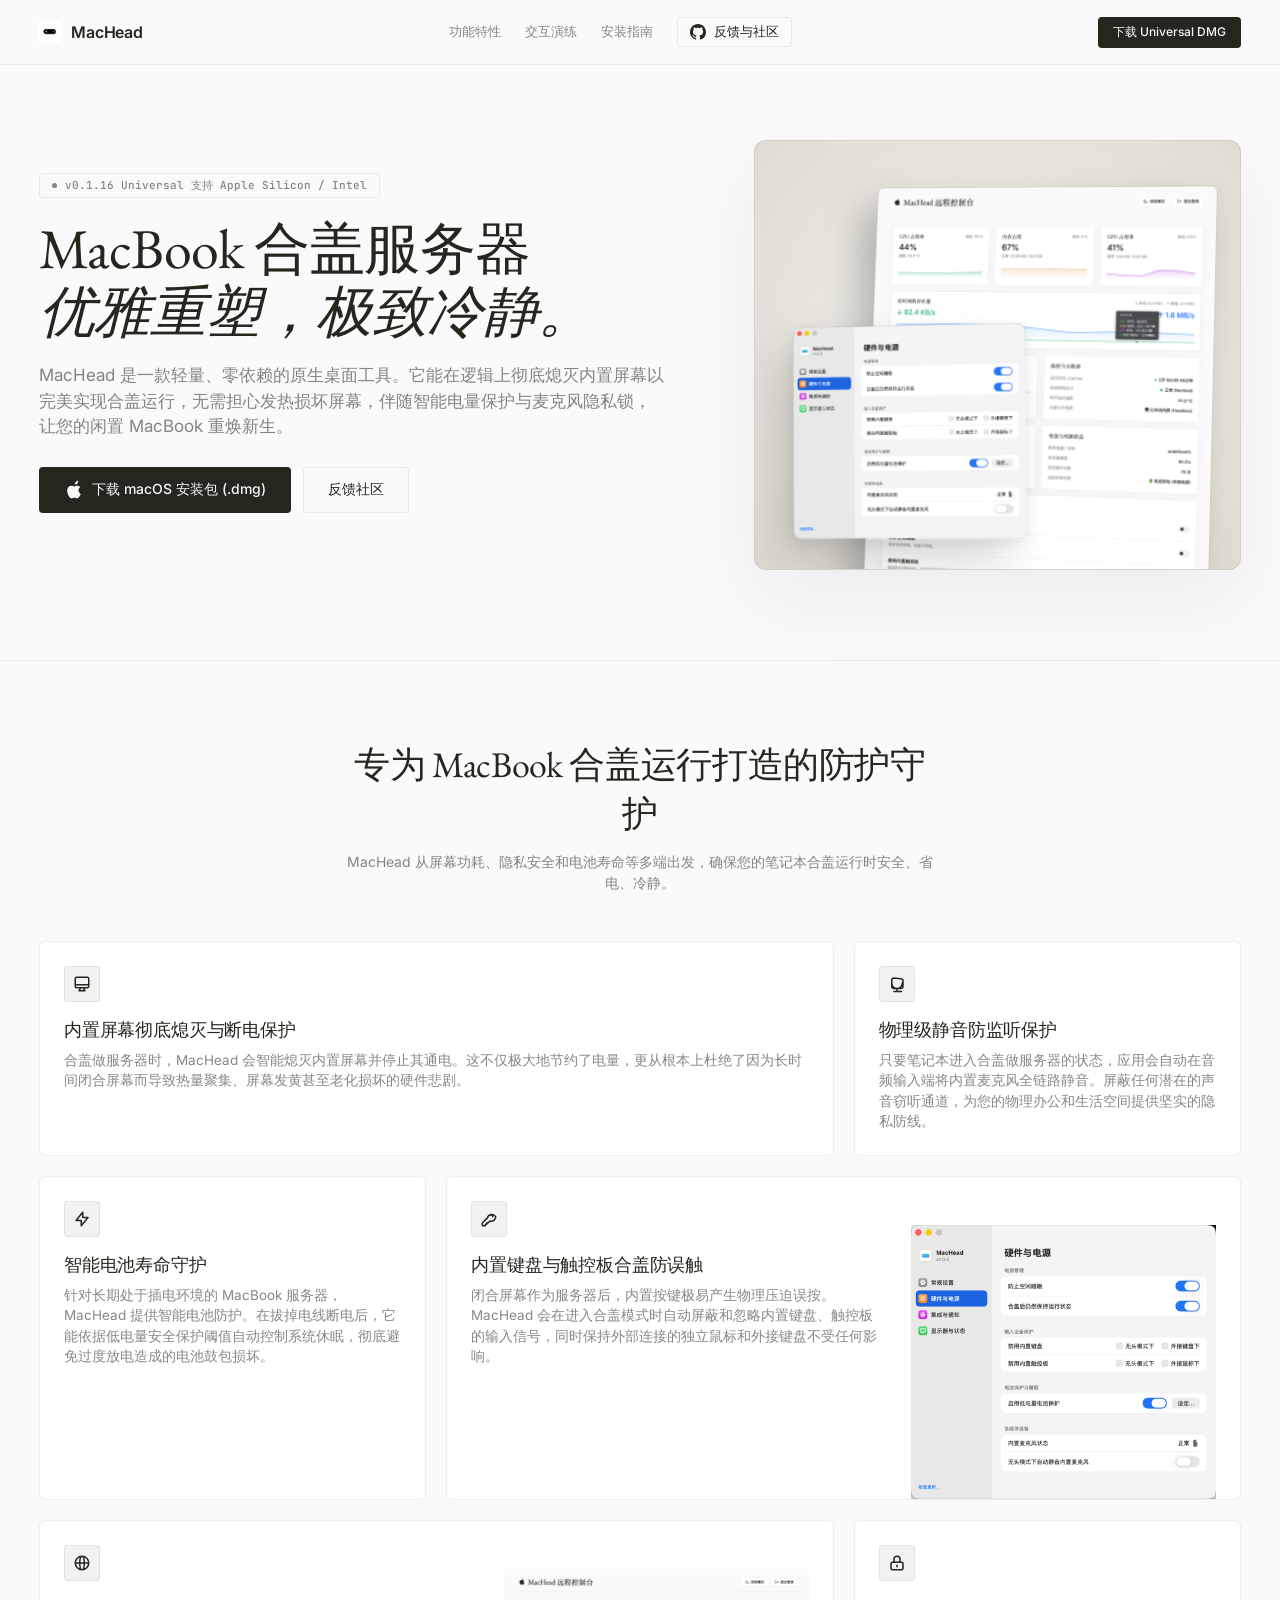
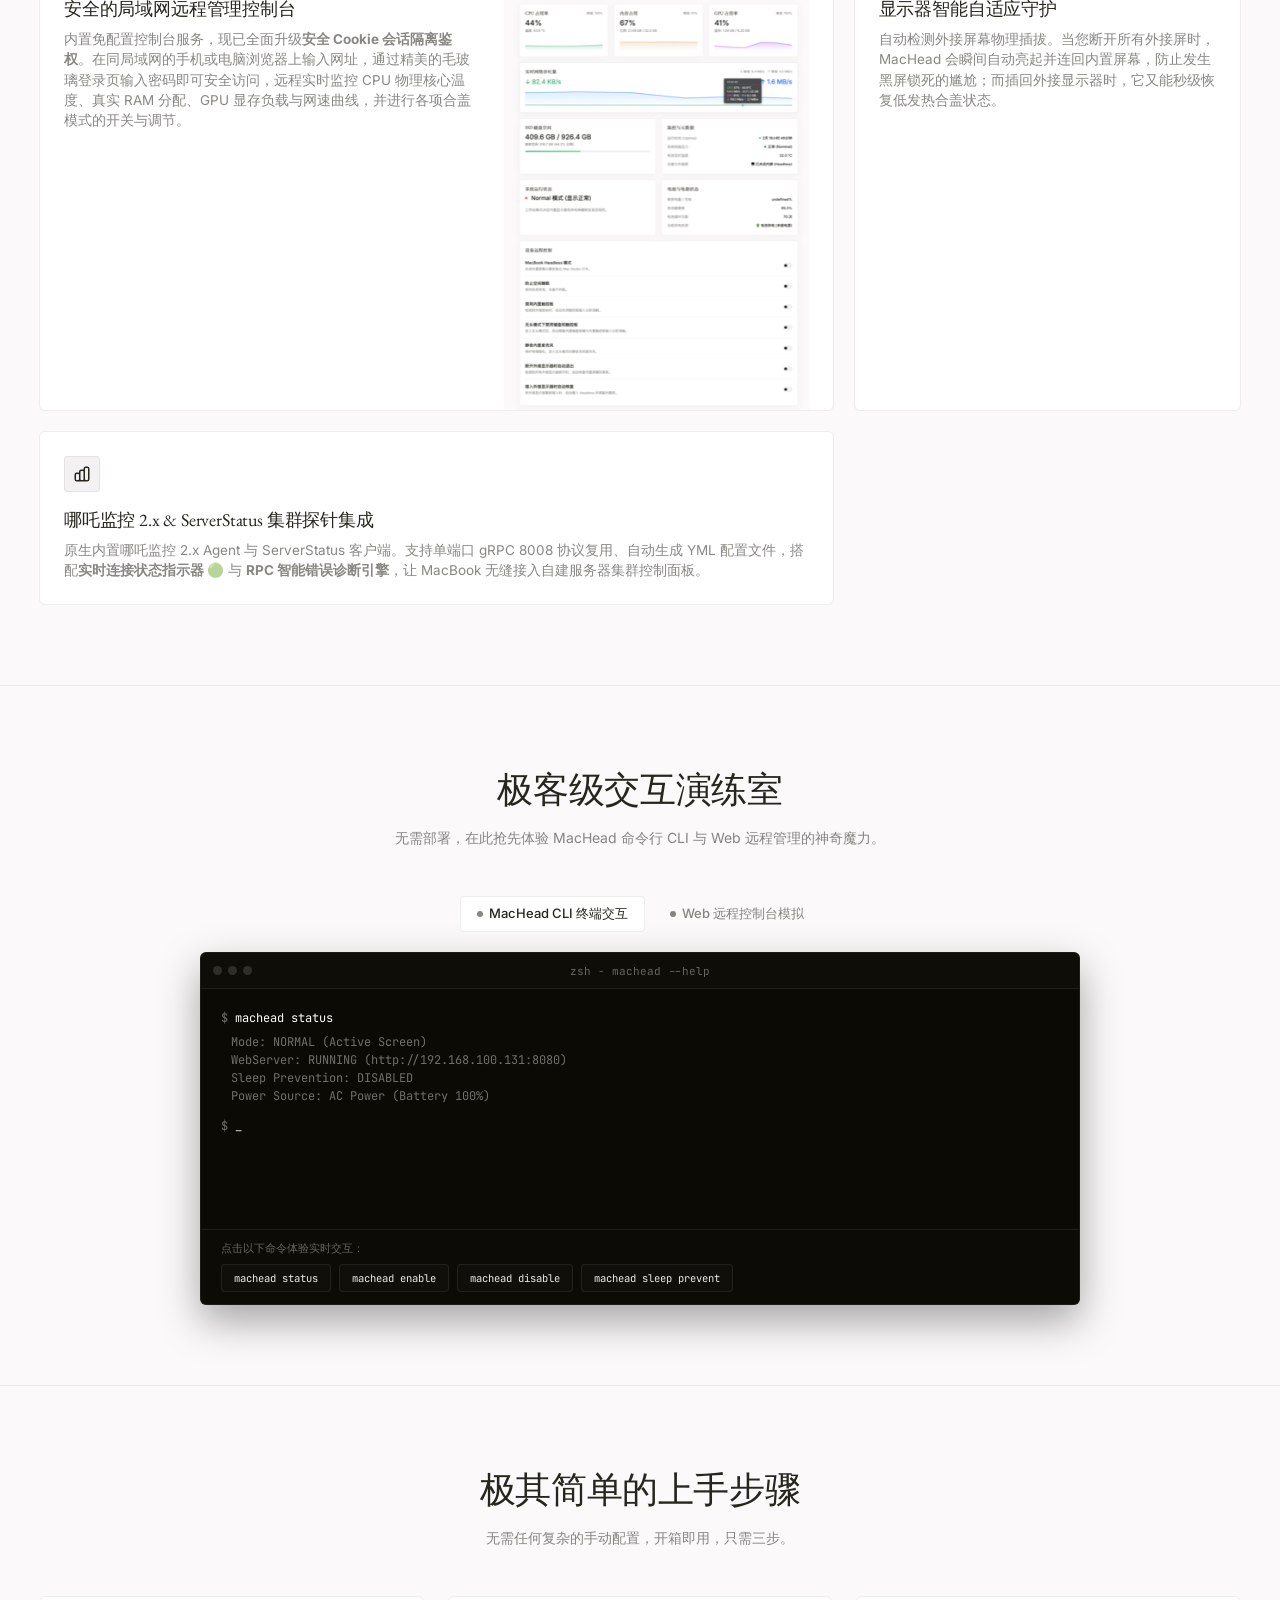
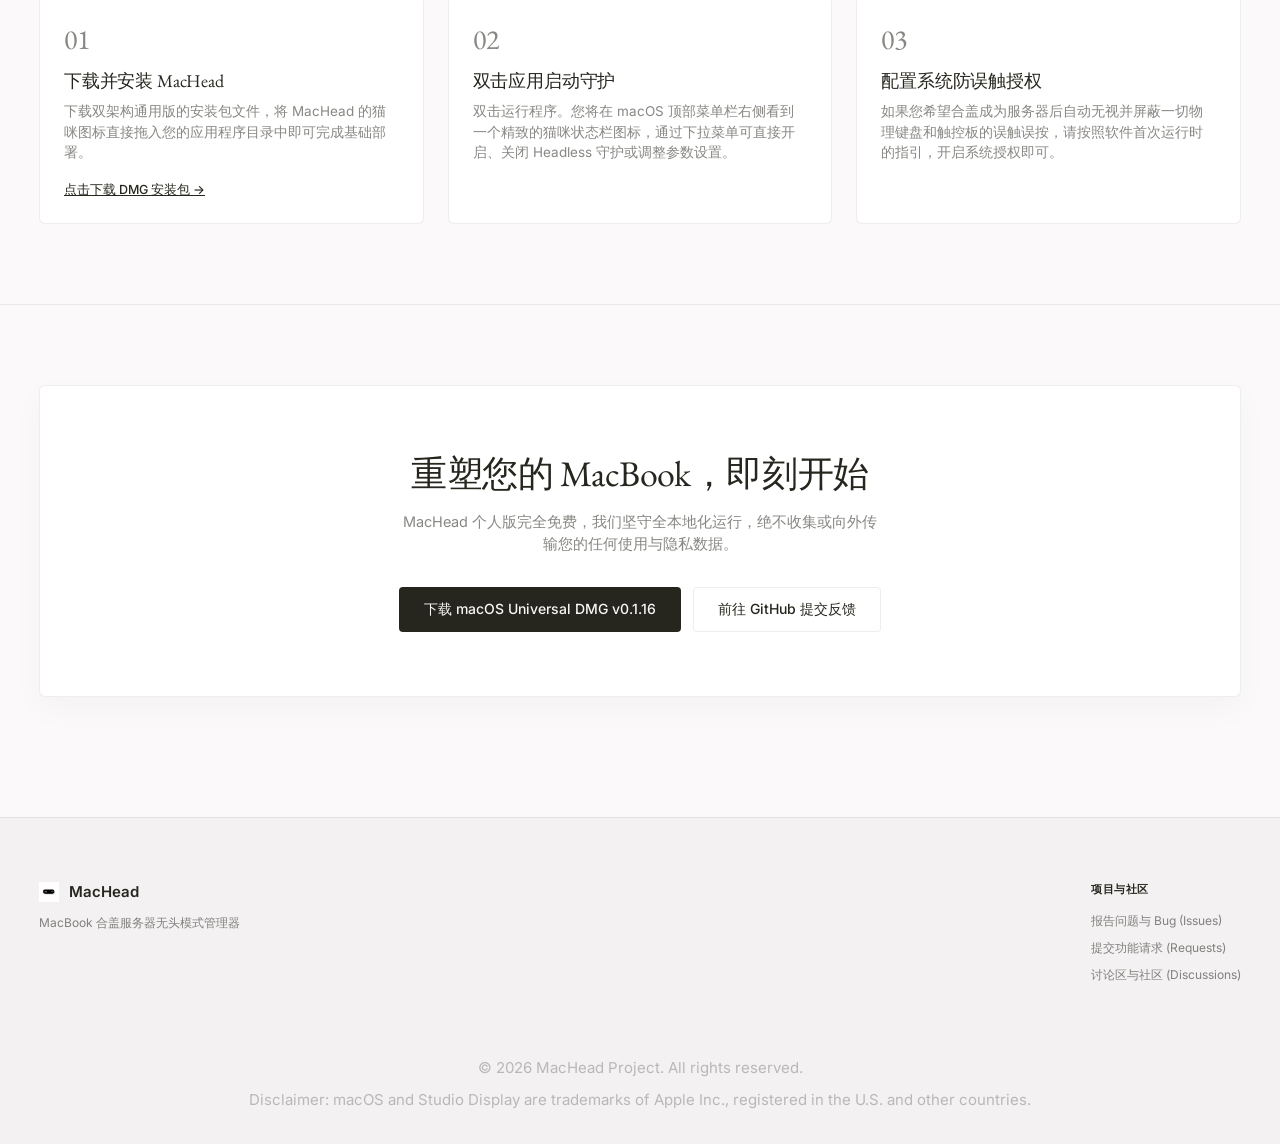
==== index.html @ 495d4914 "Deploying to gh-pages from @ ox01024/MacHead@2d1856d930ae1815b74681b61b6578825c8a523a 🚀" ====
<!doctype html>
<html lang="zh-CN">
  <head>
    <meta charset="UTF-8" />
    <link rel="icon" type="image/png" href="./logo.png" />
    <meta name="viewport" content="width=device-width, initial-scale=1.0" />
    
    <!-- SEO Meta Tags -->
    <title>MacHead - MacBook 合盖无头服务器管理工具 | macOS Headless Mode</title>
    <meta name="description" content="MacHead 是一款轻量、零依赖的 macOS 原生工具：合盖后安全熄灭内置屏幕、自动静音麦克风、防休眠并守护电池，让闲置 MacBook 变身冷静省电的 Headless 无头服务器。支持 Apple Silicon 与 Intel，免费下载。" />
    <meta name="keywords" content="MacBook, Headless, Clamshell, Server, macOS, SkyLight API, Open Source, 软路由, 合盖不休眠, 服务器" />
    <link rel="canonical" href="https://headlessmac.com/" />
    <meta name="robots" content="index, follow, max-image-preview:large, max-snippet:-1" />
    <meta name="theme-color" content="#fbf9fa" media="(prefers-color-scheme: light)" />
    <meta name="theme-color" content="#14120b" media="(prefers-color-scheme: dark)" />
    <link rel="apple-touch-icon" href="./logo.png" />
    <script src="./telemetry.js" defer></script>

    <!-- Open Graph / Facebook -->
    <meta property="og:locale" content="zh_CN" />
    <meta property="og:type" content="website" />
    <meta property="og:title" content="MacHead - MacBook 合盖无头服务器管理工具 | macOS Headless Mode" />
    <meta property="og:description" content="MacHead 是一款轻量、零依赖的 macOS 原生工具：合盖后安全熄灭内置屏幕、自动静音麦克风、防休眠并守护电池，让闲置 MacBook 变身冷静省电的 Headless 无头服务器。支持 Apple Silicon 与 Intel，免费下载。" />
    <meta property="og:url" content="https://headlessmac.com/" />
    <meta property="og:site_name" content="MacHead" />
    <meta property="og:image" content="https://headlessmac.com/machead_hero_v0.1.14.png" />
    <meta property="og:image:width" content="1360" />
    <meta property="og:image:height" content="1224" />
    <meta property="og:image:type" content="image/png" />
    <meta property="og:image:alt" content="MacHead macOS 应用偏好设置界面截图" />

    <!-- Twitter -->
    <meta name="twitter:card" content="summary_large_image" />
    <meta name="twitter:title" content="MacHead - MacBook 合盖无头服务器管理工具 | macOS Headless Mode" />
    <meta name="twitter:description" content="MacHead 是一款轻量、零依赖的 macOS 原生工具：合盖后安全熄灭内置屏幕、自动静音麦克风、防休眠并守护电池，让闲置 MacBook 变身冷静省电的 Headless 无头服务器。支持 Apple Silicon 与 Intel，免费下载。" />
    <meta name="twitter:image" content="https://headlessmac.com/machead_hero_v0.1.14.png" />

    <!-- Structured Data (JSON-LD) -->
    <script type="application/ld+json" id="schema-json-ld">
      {
        "@context": "https://schema.org",
        "@type": "SoftwareApplication",
        "name": "MacHead",
        "operatingSystem": "macOS",
        "applicationCategory": "UtilityApplication",
        "offers": {
          "@type": "Offer",
          "price": "0.00",
          "priceCurrency": "USD"
        },
        "description": "MacHead 是一款轻量、零依赖的 macOS 原生工具：合盖后安全熄灭内置屏幕、自动静音麦克风、防休眠并守护电池，让闲置 MacBook 变身冷静省电的 Headless 无头服务器。",
        "inLanguage": "zh-CN",
        "downloadUrl": "https://releases.headlessmac.com/MacHead-v0.1.14-macos-universal.dmg",
        "screenshot": "https://headlessmac.com/machead_hero_v0.1.14.png",
        "softwareVersion": "v0.1.14",
        "publisher": {
          "@type": "Organization",
          "name": "MacHead Project",
          "url": "https://headlessmac.com"
        }
      }
    </script>
    <script type="application/ld+json">
      {
        "@context": "https://schema.org",
        "@type": "WebSite",
        "name": "MacHead",
        "url": "https://headlessmac.com/",
        "inLanguage": "zh-CN"
      }
    </script>
    
    <!-- Fonts -->
    <link rel="preconnect" href="https://fonts.googleapis.com">
    <link rel="preconnect" href="https://fonts.gstatic.com" crossorigin>
    <link href="https://fonts.googleapis.com/css2?family=EB+Garamond:ital,wght@0,400;1,400&family=Inter:wght@400;500;600;700&family=JetBrains+Mono:wght@400;500&display=swap" rel="stylesheet">
    <script type="module" crossorigin src="./assets/index-8TrIEp0b.js"></script>
    <link rel="stylesheet" crossorigin href="./assets/index-CUm00QW1.css">
  </head>
  <body>
    <!-- Header Navigation -->
    <header class="navbar">
      <div class="nav-container">
        <a href="#" class="nav-logo" id="nav-logo-link">
          <img src="./logo.png" alt="MacHead Logo" class="logo-img" width="22" height="22" />
          <span class="logo-text">MacHead</span>
        </a>
        <nav class="nav-links" id="nav-links" itemscope itemtype="https://schema.org/SiteNavigationElement">
          <a itemprop="url" href="/#features" class="nav-link"><span itemprop="name">功能特性</span></a>
          <a itemprop="url" href="/#playground" class="nav-link"><span itemprop="name">交互演练</span></a>
          <a itemprop="url" href="/#install" class="nav-link"><span itemprop="name">安装指南</span></a>
          <a itemprop="url" href="https://github.com/ox01024/MacHead-Feedback/issues" target="_blank" rel="noopener" class="nav-link github-btn">
            <svg class="github-icon" viewBox="0 0 16 16" width="16" height="16" fill="currentColor">
              <path d="M8 0C3.58 0 0 3.58 0 8c0 3.54 2.29 6.53 5.47 7.59.4.07.55-.17.55-.38 0-.19-.01-.82-.01-1.49-2.01.37-2.53-.49-2.69-.94-.09-.23-.48-.94-.82-1.13-.28-.15-.68-.52-.01-.53.63-.01 1.08.58 1.23.82.72 1.21 1.87.87 2.33.66.07-.52.28-.87.51-1.07-1.78-.2-3.64-.89-3.64-3.95 0-.87.31-1.59.82-2.15-.08-.2-.36-1.02.08-2.12 0 0 .67-.21 2.2.82.64-.18 1.32-.27 2-.27.68 0 1.36.09 2 .27 1.53-1.04 2.2-.82 2.2-.82.44 1.1.16 1.92.08 2.12.51.56.82 1.27.82 2.15 0 3.07-1.87 3.75-3.65 3.95.29.25.54.73.54 1.48 0 1.07-.01 1.93-.01 2.2 0 .21.15.46.55.38A8.013 8.013 0 0016 8c0-4.42-3.58-8-8-8z"></path>
            </svg>
            <span itemprop="name">反馈与社区</span>
          </a>
        </nav>
        <div class="nav-actions">
          <a href="https://releases.headlessmac.com/latest.dmg" class="btn btn-primary btn-sm js-download-link" id="download-header-link">下载 Universal DMG</a>
          <button class="nav-menu-toggle" id="nav-menu-toggle" type="button" aria-label="打开导航菜单" aria-expanded="false" aria-controls="nav-links">
            <span class="menu-bar"></span>
            <span class="menu-bar"></span>
          </button>
        </div>
      </div>
    </header>

    <!-- Main Content -->
    <main>
      <!-- Hero Section -->
      <section class="hero-section">
        <div class="container hero-container">
          <div class="hero-content">
            <div class="hero-badge animate-fade-in">
              <span class="badge-dot"></span>
              <span class="badge-text">v0.1.16 Universal 支持 Apple Silicon / Intel</span>
            </div>
            <h1 class="hero-title animate-slide-up">
              MacBook 合盖服务器<br/>
              <span class="highlight-text">优雅重塑，极致冷静。</span>
            </h1>
            <p class="hero-desc animate-slide-up-delay">
              MacHead 是一款轻量、零依赖的原生桌面工具。它能在逻辑上彻底熄灭内置屏幕以完美实现合盖运行，无需担心发热损坏屏幕，伴随智能电量保护与麦克风隐私锁，让您的闲置 MacBook 重焕新生。
            </p>
            <div class="hero-actions animate-slide-up-delay2">
              <a href="https://releases.headlessmac.com/latest.dmg" class="btn btn-primary btn-lg js-download-link" id="download-hero-link">
                <svg class="apple-icon" viewBox="0 0 24 24" width="20" height="20" fill="currentColor">
                  <path d="M18.71 19.5C17.88 20.74 17 21.95 15.66 21.97C14.32 22 13.89 21.18 12.37 21.18C10.84 21.18 10.37 21.95 9.1 22C7.79 22.05 6.8 20.68 5.96 19.47C4.25 17 2.94 12.45 4.7 9.39C5.57 7.87 7.13 6.91 8.82 6.88C10.1 6.86 11.32 7.75 12.11 7.75C12.89 7.75 14.37 6.68 15.92 6.84C16.57 6.87 18.39 7.1 19.56 8.82C19.47 8.88 17.39 10.1 17.41 12.63C17.44 15.65 20.06 16.66 20.1 16.67C20.08 16.74 19.67 18.11 18.71 19.5M15.97 4.17C16.63 3.37 17.07 2.28 16.95 1C15.98 1.04 14.81 1.65 14.11 2.47C13.5 3.17 12.97 4.28 13.12 5.5C14.2 5.58 15.3 4.97 15.97 4.17Z"></path>
                </svg>
                下载 macOS 安装包 (.dmg)
              </a>
              <a href="https://github.com/ox01024/MacHead-Feedback/issues" target="_blank" rel="noopener" class="btn btn-secondary btn-lg">
                反馈社区
              </a>
            </div>
          </div>
          
          <div class="hero-visual animate-fade-in-delay">
            <div class="visual-scene">
              <img src="./machead_web_dash_v0.1.14.png" srcset="machead_web_dash_v0.1.14_sm.png 354w, machead_web_dash_v0.1.14_md.png 709w, machead_web_dash_v0.1.14.png 2186w" sizes="(max-width: 968px) 62vw, 425px" alt="MacHead 局域网远程控制台仪表盘截图" class="screenshot-back" width="2186" height="3156" fetchpriority="high" loading="eager" decoding="async" />
              <img src="./machead_hero_v0.1.14.png" srcset="machead_hero_v0.1.14_sm.png 512w, machead_hero_v0.1.14_md.png 1024w, machead_hero_v0.1.14.png 1360w" sizes="(max-width: 968px) 42vw, 285px" alt="MacHead macOS 偏好设置窗口截图" class="screenshot-front" width="1360" height="1224" fetchpriority="high" loading="eager" decoding="async" />
              <div class="scene-glow"></div>
            </div>
          </div>
        </div>
      </section>

      <!-- Key Features Bento Grid Section -->
      <section id="features" class="features-section scroll-effect">
        <div class="container">
          <div class="section-header">
            <h2 class="section-title">专为 MacBook 合盖运行打造的防护守护</h2>
            <p class="section-subtitle">MacHead 从屏幕功耗、隐私安全和电池寿命等多端出发，确保您的笔记本合盖运行时安全、省电、冷静。</p>
          </div>
          
          <div class="bento-grid">
            <!-- Bento Box 1: 内屏断电 -->
            <div class="bento-card bento-w2">
              <div class="bento-icon-box text-purple">
                <svg class="feature-icon" fill="none" viewBox="0 0 24 24" stroke="currentColor" stroke-width="2">
                  <path stroke-linecap="round" stroke-linejoin="round" d="M9.75 17L9 20l-1 1h8l-1-1-.75-3M3 13h18M5 17h14a2 2 0 002-2V5a2 2 0 00-2-2H5a2 2 0 00-2 2v10a2 2 0 002 2z" />
                </svg>
              </div>
              <div class="bento-content">
                <h3 class="bento-title">内置屏幕彻底熄灭与断电保护</h3>
                <p class="bento-desc">合盖做服务器时，MacHead 会智能熄灭内置屏幕并停止其通电。这不仅极大地节约了电量，更从根本上杜绝了因为长时间闭合屏幕而导致热量聚集、屏幕发黄甚至老化损坏的硬件悲剧。</p>
              </div>
            </div>
            
            <!-- Bento Box 2: 麦克风隐私锁 -->
            <div class="bento-card">
              <div class="bento-icon-box text-cyan">
                <svg class="feature-icon" fill="none" viewBox="0 0 24 24" stroke="currentColor" stroke-width="2">
                  <path stroke-linecap="round" stroke-linejoin="round" d="M19 11a7 7 0 01-7 7m0 0a7 7 0 01-7-7m7 7v4m0 0H8m4 0h6m-1-17a3 3 0 013 3v7a3 3 0 01-3 3H8a3 3 0 01-3-3V7a3 3 0 013-3z" />
                </svg>
              </div>
              <div class="bento-content">
                <h3 class="bento-title">物理级静音防监听保护</h3>
                <p class="bento-desc">只要笔记本进入合盖做服务器的状态，应用会自动在音频输入端将内置麦克风全链路静音。屏蔽任何潜在的声音窃听通道，为您的物理办公和生活空间提供坚实的隐私防线。</p>
              </div>
            </div>
            
            <!-- Bento Box 3: 电池与电量断电守护 -->
            <div class="bento-card">
              <div class="bento-icon-box text-pink">
                <svg class="feature-icon" fill="none" viewBox="0 0 24 24" stroke="currentColor" stroke-width="2">
                  <path stroke-linecap="round" stroke-linejoin="round" d="M13 10V3L4 14h7v7l9-11h-7z" />
                </svg>
              </div>
              <div class="bento-content">
                <h3 class="bento-title">智能电池寿命守护</h3>
                <p class="bento-desc">针对长期处于插电环境的 MacBook 服务器，MacHead 提供智能电池防护。在拔掉电线断电后，它能依据低电量安全保护阈值自动控制系统休眠，彻底避免过度放电造成的电池鼓包损坏。</p>
              </div>
            </div>

            <!-- Bento Box 4: 输入设备防误触 -->
            <div class="bento-card bento-w2 bento-split">
              <div class="bento-split-left">
                <div class="bento-icon-box text-indigo">
                  <svg class="feature-icon" fill="none" viewBox="0 0 24 24" stroke="currentColor" stroke-width="2">
                    <path stroke-linecap="round" stroke-linejoin="round" d="M15 7a2 2 0 012 2m4 0a6 6 0 01-7.743 5.743L11 17H9v2H7v2H4a1 1 0 01-1-1v-2.586l6.879-6.879A6 6 0 0121 9z" />
                  </svg>
                </div>
                <div class="bento-content">
                  <h3 class="bento-title">内置键盘与触控板合盖防误触</h3>
                  <p class="bento-desc">闭合屏幕作为服务器后，内置按键极易产生物理压迫误按。MacHead 会在进入合盖模式时自动屏蔽和忽略内置键盘、触控板的输入信号，同时保持外部连接的独立鼠标和外接键盘不受任何影响。</p>
                </div>
              </div>
              <div class="bento-split-right">
                <div class="bento-screenshot-wrapper">
                  <img src="./machead_hero_v0.1.14.png" srcset="machead_hero_v0.1.14_sm.png 512w, machead_hero_v0.1.14_md.png 1024w, machead_hero_v0.1.14.png 1360w" sizes="(max-width: 968px) 88vw, 330px" alt="MacHead 偏好设置面板：输入设备防误触选项" class="bento-screenshot" width="1360" height="1224" loading="lazy" decoding="async" />
                </div>
              </div>
            </div>

            <!-- Bento Box 5: 局域网 Web 控制台 -->
            <div class="bento-card bento-w2 bento-split">
              <div class="bento-split-left">
                <div class="bento-icon-box text-emerald">
                  <svg class="feature-icon" fill="none" viewBox="0 0 24 24" stroke="currentColor" stroke-width="2">
                    <path stroke-linecap="round" stroke-linejoin="round" d="M21 12a9 9 0 01-9 9m9-9a9 9 0 00-9-9m9 9H3m9 9a9 9 0 01-9-9m9 9c1.657 0 3-4.03 3-9s-1.343-9-3-9m0 18c-1.657 0-3-4.03-3-9s1.343-9 3-9m-9 9a9 9 0 019-9" />
                  </svg>
                </div>
                <div class="bento-content">
                  <h3 class="bento-title">安全的局域网远程管理控制台</h3>
                  <p class="bento-desc">内置免配置控制台服务，现已全面升级<strong>安全 Cookie 会话隔离鉴权</strong>。在同局域网的手机或电脑浏览器上输入网址，通过精美的毛玻璃登录页输入密码即可安全访问，远程实时监控 CPU 物理核心温度、真实 RAM 分配、GPU 显存负载与网速曲线，并进行各项合盖模式的开关与调节。</p>
                </div>
              </div>
              <div class="bento-split-right">
                <div class="bento-screenshot-wrapper">
                  <img src="./machead_web_dash_v0.1.14.png" srcset="machead_web_dash_v0.1.14_sm.png 354w, machead_web_dash_v0.1.14_md.png 709w, machead_web_dash_v0.1.14.png 2186w" sizes="(max-width: 968px) 88vw, 330px" alt="MacHead 局域网控制台：硬件监控与远程开关" class="bento-screenshot" width="2186" height="3156" loading="lazy" decoding="async" />
                </div>
              </div>
            </div>

            <!-- Bento Box 6: 免配置插拔守护 -->
            <div class="bento-card">
              <div class="bento-icon-box text-violet">
                <svg class="feature-icon" fill="none" viewBox="0 0 24 24" stroke="currentColor" stroke-width="2">
                  <path stroke-linecap="round" stroke-linejoin="round" d="M12 15v2m-6 4h12a2 2 0 002-2v-6a2 2 0 00-2-2H6a2 2 0 00-2 2v6a2 2 0 002 2zm10-10V7a4 4 0 00-8 0v4h8z" />
                </svg>
              </div>
              <div class="bento-content">
                <h3 class="bento-title">显示器智能自适应守护</h3>
                <p class="bento-desc">自动检测外接屏幕物理插拔。当您断开所有外接屏时，MacHead 会瞬间自动亮起并连回内置屏幕，防止发生黑屏锁死的尴尬；而插回外接显示器时，它又能秒级恢复低发热合盖状态。</p>
              </div>
            </div>

            <!-- Bento Box 7: 哪吒监控 2.x & ServerStatus 集群探针集成 -->
            <div class="bento-card bento-w2">
              <div class="bento-icon-box text-cyan">
                <svg class="feature-icon" fill="none" viewBox="0 0 24 24" stroke="currentColor" stroke-width="2">
                  <path stroke-linecap="round" stroke-linejoin="round" d="M9 19v-6a2 2 0 00-2-2H5a2 2 0 00-2 2v6a2 2 0 002 2h2a2 2 0 002-2zm0 0V9a2 2 0 012-2h2a2 2 0 012 2v10m-6 0a2 2 0 002 2h2a2 2 0 002-2m0 0V5a2 2 0 012-2h2a2 2 0 012 2v14a2 2 0 01-2 2h-2a2 2 0 01-2-2z" />
                </svg>
              </div>
              <div class="bento-content">
                <h3 class="bento-title">哪吒监控 2.x & ServerStatus 集群探针集成</h3>
                <p class="bento-desc">原生内置哪吒监控 2.x Agent 与 ServerStatus 客户端。支持单端口 gRPC 8008 协议复用、自动生成 YML 配置文件，搭配<strong>实时连接状态指示器 🟢</strong> 与 <strong>RPC 智能错误诊断引擎</strong>，让 MacBook 无缝接入自建服务器集群控制面板。</p>
              </div>
            </div>
          </div>
        </div>
      </section>

      <!-- Interactive Playground Section -->
      <section id="playground" class="playground-section scroll-effect">
        <div class="container">
          <div class="section-header">
            <h2 class="section-title">极客级交互演练室</h2>
            <p class="section-subtitle">无需部署，在此抢先体验 MacHead 命令行 CLI 与 Web 远程管理的神奇魔力。</p>
          </div>
          
          <div class="playground-tabs-container">
            <div class="playground-tabs">
              <button class="tab-btn active" data-tab="cli">
                <span class="tab-dot dot-green"></span>
                MacHead CLI 终端交互
              </button>
              <button class="tab-btn" data-tab="web">
                <span class="tab-dot dot-purple"></span>
                Web 远程控制台模拟
              </button>
            </div>
            
            <div class="playground-panels">
              <!-- CLI Panel -->
              <div class="tab-panel active" id="panel-cli">
                <div class="terminal-window">
                  <div class="terminal-header">
                    <div class="window-buttons">
                      <span class="win-btn win-btn-close"></span>
                      <span class="win-btn win-btn-min"></span>
                      <span class="win-btn win-btn-max"></span>
                    </div>
                    <div class="window-title">zsh - machead --help</div>
                  </div>
                  <div class="terminal-body" id="cli-console">
                    <div class="terminal-line"><span class="prompt">$</span> <span class="input-cmd">machead status</span></div>
                    <div class="terminal-output">Mode: NORMAL (Active Screen)<br/>WebServer: RUNNING (http://192.168.100.131:8080)<br/>Sleep Prevention: DISABLED<br/>Power Source: AC Power (Battery 100%)</div>
                    <div class="terminal-line"><span class="prompt">$</span> <span class="cursor-blink">_</span></div>
                  </div>
                  <div class="terminal-footer">
                    <span class="footer-hint">点击以下命令体验实时交互：</span>
                    <div class="terminal-triggers">
                      <button class="cli-cmd-btn" data-cmd="status">machead status</button>
                      <button class="cli-cmd-btn" data-cmd="enable">machead enable</button>
                      <button class="cli-cmd-btn" data-cmd="disable">machead disable</button>
                      <button class="cli-cmd-btn" data-cmd="sleep-prevent">machead sleep prevent</button>
                    </div>
                  </div>
                </div>
              </div>
              
              <!-- Web Panel -->
              <div class="tab-panel" id="panel-web">
                <div class="web-mockup" id="web-mockup-wrapper" data-mock-theme="light">
                  <div class="web-mockup-header">
                    <div class="web-mockup-address">
                      <svg viewBox="0 0 24 24" width="12" height="12" fill="none" stroke="currentColor" stroke-width="2" style="margin-right: 6px; color: var(--color-text-main);">
                        <rect x="3" y="11" width="18" height="11" rx="2" ry="2"></rect>
                        <path d="M7 11V7a5 5 0 0 1 10 0v4"></path>
                      </svg>
                      http://192.168.100.131:8080
                    </div>
                  </div>
                  <div class="web-mockup-body" style="font-family: var(--font-sans); padding: 24px; transition: background-color 0.3s, color 0.3s;">
                    
                    <!-- 1. Login Simulator Screen -->
                    <div id="web-mockup-login" class="web-mockup-login" style="display: flex; flex-direction: column; align-items: center; justify-content: center; padding: 30px 20px; text-align: center;">
                      <span style="font-size: 32px; font-family: var(--font-serif); margin-bottom: 8px;"></span>
                      <h4 style="font-size: 16px; font-weight: 600; margin: 0 0 6px 0; font-family: var(--font-sans); color: var(--color-text-main);">MacHead 远程控制台</h4>
                      <p style="font-size: 12px; color: var(--color-text-muted); margin: 0 0 20px 0;">请输入安全密码以进入面板</p>
                      
                      <div id="web-login-error" style="display: none; padding: 8px 12px; border-radius: 6px; font-size: 11px; color: #ff453a; background: rgba(255, 69, 58, 0.1); border: 1px solid rgba(255, 69, 58, 0.2); margin-bottom: 16px; width: 100%; max-width: 240px; text-align: left;">
                        密码错误，请重新输入
                      </div>
                      
                      <form id="web-login-form" style="width: 100%; max-width: 240px; display: flex; flex-direction: column; gap: 12px;">
                        <div style="text-align: left;">
                          <label style="font-size: 10px; font-weight: 500; color: var(--color-text-muted); display: block; margin-bottom: 6px; text-transform: uppercase; letter-spacing: 0.5px;">控制台密码</label>
                          <input type="password" id="web-login-pass" placeholder="请输入密码 (如: admin)" style="width: 100%; box-sizing: border-box; background: var(--color-bg-input); border: 1px solid var(--color-border); border-radius: 6px; padding: 10px 14px; font-size: 13px; color: var(--color-text-main); outline: none; transition: border-color 0.2s;" required>
                        </div>
                        <button type="submit" class="btn btn-primary btn-sm" style="width: 100%; padding: 10px; margin-top: 4px; font-size: 12.5px; border-radius: 6px; font-weight: 600;">登录</button>
                      </form>
                    </div>

                    <!-- 2. Dashboard Simulator Screen -->
                    <div id="web-mockup-dashboard" style="display: none;">
                      <!-- Web Dashboard Header -->
                      <div style="display: flex; justify-content: space-between; align-items: center; flex-wrap: wrap; row-gap: 8px; margin-bottom: 20px; border-bottom: 1px solid var(--color-border); padding-bottom: 12px; width: 100%;">
                        <div style="display: flex; align-items: center; gap: 8px;">
                          <span style="font-size: 20px; font-family: var(--font-serif); color: var(--color-text-main);"></span>
                          <h3 style="font-family: var(--font-serif); font-size: 15px; font-weight: 400; color: var(--color-text-main); margin: 0;">MacHead 远程控制台</h3>
                        </div>
                        <div style="display: flex; align-items: center; gap: 6px;">
                          <button class="cli-cmd-btn" id="web-mockup-theme-toggle" style="padding: 4px 8px; font-size: 10px; border-radius: 4px; border: 1px solid var(--color-border); background: var(--color-bg-card); color: var(--color-text-main); cursor: pointer; font-family: var(--font-sans);">
                            深色模式
                          </button>
                          <button class="cli-cmd-btn" id="web-mockup-logout" style="padding: 4px 8px; font-size: 10px; border-radius: 4px; border: 1px solid var(--color-border); background: var(--color-bg-card); color: var(--color-text-main); cursor: pointer; display: flex; align-items: center; gap: 3px; font-family: var(--font-sans);">
                            <svg width="8" height="8" viewBox="0 0 24 24" fill="none" stroke="currentColor" stroke-width="2.5" stroke-linecap="round" stroke-linejoin="round"><path d="M9 21H5a2 2 0 0 1-2-2V5a2 2 0 0 1 2-2h4"></path><polyline points="16 17 21 12 16 7"></polyline><line x1="21" y1="12" x2="9" y2="12"></line></svg>
                            退出登录
                          </button>
                        </div>
                      </div>

                      <!-- Alert Banners -->
                      <div class="web-alert-box" id="web-mock-alert-box" style="margin-bottom: 16px;">
                        <div class="web-alert warning" style="display: flex; align-items: center; gap: 8px; font-size: 11px; padding: 8px 12px; border-radius: 4px; border: 1px solid rgba(224, 169, 109, 0.2); background: rgba(224, 169, 109, 0.08); color: var(--color-text-main);">
                          <span style="font-size: 12px;">⚠️</span>
                          <span>提示：目前系统处于合盖无头工作模式下运作。</span>
                        </div>
                      </div>
                      
                      <!-- Hardware Gauges -->
                      <div class="web-dash-card" style="margin-bottom: 16px; padding: 16px; width: 100%;">
                        <div style="font-family: var(--font-serif); font-size: 13.5px; color: var(--color-text-main); margin-bottom: 12px; display: flex; justify-content: space-between;">
                          <span>系统硬件负载</span>
                          <span style="font-size: 9.5px; color: var(--color-text-muted);" id="web-hardware-peaks">峰值 - CPU: 28% | RAM: 16%</span>
                        </div>
                        <div class="gauge-container" style="display: flex; justify-content: space-around; gap: 16px; width: 100%;">
                          
                          <!-- CPU Gauge -->
                          <div class="gauge-card" style="display: flex; flex-direction: column; align-items: center; flex: 1;">
                            <svg class="progress-ring" width="80" height="80" style="margin-bottom: 6px;">
                              <circle class="progress-ring__circle-bg" stroke-width="4" stroke="var(--color-bg-input)" fill="transparent" r="28" cx="40" cy="40"/>
                              <circle class="progress-ring__circle" id="mock-cpu-circle" stroke="#42b883" stroke-width="4" fill="transparent" r="28" cx="40" cy="40" style="stroke-dasharray: 175.9 175.9; stroke-dashoffset: 126.6; transition: stroke-dashoffset 0.35s; transform: rotate(-90deg); transform-origin: 50% 50%;"/>
                              <text x="40" y="45" text-anchor="middle" style="font-family: var(--font-sans); font-size: 12px; font-weight: 500; fill: var(--color-text-main);" id="web-cpu-val">28%</text>
                            </svg>
                            <div class="gauge-label" style="font-size: 11px; color: var(--color-text-muted);">CPU 占用率</div>
                            <div style="font-size: 9px; color: var(--color-text-muted); margin-top: 2px;" id="web-cpu-temp">温度: -- °C</div>
                            <!-- Sparkline Graph -->
                            <div class="web-sparkline-container" style="width: 100%; height: 30px; margin-top: 8px;">
                              <svg width="100%" height="100%" viewBox="0 0 160 30" preserveAspectRatio="none">
                                <path id="web-cpu-spark-fill" class="web-sparkline-fill" fill="rgba(66, 184, 131, 0.08)"></path>
                                <path id="web-cpu-spark-line" class="web-sparkline-path" stroke="#42b883" stroke-width="1.5"></path>
                              </svg>
                            </div>
                          </div>
                          
                          <!-- RAM Gauge -->
                          <div class="gauge-card" style="display: flex; flex-direction: column; align-items: center; flex: 1;">
                            <svg class="progress-ring" width="80" height="80" style="margin-bottom: 6px;">
                              <circle class="progress-ring__circle-bg" stroke-width="4" stroke="var(--color-bg-input)" fill="transparent" r="28" cx="40" cy="40"/>
                              <circle class="progress-ring__circle" id="mock-ram-circle" stroke="#e0a96d" stroke-width="4" fill="transparent" r="28" cx="40" cy="40" style="stroke-dasharray: 175.9 175.9; stroke-dashoffset: 147.7; transition: stroke-dashoffset 0.35s; transform: rotate(-90deg); transform-origin: 50% 50%;"/>
                              <text x="40" y="45" text-anchor="middle" style="font-family: var(--font-sans); font-size: 12px; font-weight: 500; fill: var(--color-text-main);" id="web-ram-val">16%</text>
                            </svg>
                            <div class="gauge-label" style="font-size: 11px; color: var(--color-text-muted);">内存占用</div>
                            <div style="font-size: 9px; color: var(--color-text-muted); margin-top: 2px;" id="web-ram-details">已用: -- GB / -- GB</div>
                            <!-- Sparkline Graph -->
                            <div class="web-sparkline-container" style="width: 100%; height: 30px; margin-top: 8px;">
                              <svg width="100%" height="100%" viewBox="0 0 160 30" preserveAspectRatio="none">
                                <path id="web-ram-spark-fill" class="web-sparkline-fill" fill="rgba(224, 169, 109, 0.08)"></path>
                                <path id="web-ram-spark-line" class="web-sparkline-path" stroke="#e0a96d" stroke-width="1.5"></path>
                              </svg>
                            </div>
                          </div>
  
                          <!-- GPU Gauge -->
                          <div class="gauge-card" style="display: flex; flex-direction: column; align-items: center; flex: 1;">
                            <svg class="progress-ring" width="80" height="80" style="margin-bottom: 6px;">
                              <circle class="progress-ring__circle-bg" stroke-width="4" stroke="var(--color-bg-input)" fill="transparent" r="28" cx="40" cy="40"/>
                              <circle class="progress-ring__circle" id="mock-gpu-circle" stroke="#af52de" stroke-width="4" fill="transparent" r="28" cx="40" cy="40" style="stroke-dasharray: 175.9 175.9; stroke-dashoffset: 175.9; transition: stroke-dashoffset 0.35s; transform: rotate(-90deg); transform-origin: 50% 50%;"/>
                              <text x="40" y="45" text-anchor="middle" style="font-family: var(--font-sans); font-size: 12px; font-weight: 500; fill: var(--color-text-main);" id="web-gpu-val">0%</text>
                            </svg>
                            <div class="gauge-label" style="font-size: 11px; color: var(--color-text-muted);">GPU 占用率</div>
                            <div style="font-size: 9px; color: var(--color-text-muted); margin-top: 2px;" id="web-gpu-vram">显存: -- GB / -- GB</div>
                            <!-- Sparkline Graph -->
                            <div class="web-sparkline-container" style="width: 100%; height: 30px; margin-top: 8px;">
                              <svg width="100%" height="100%" viewBox="0 0 160 30" preserveAspectRatio="none">
                                <path id="web-gpu-spark-fill" class="web-sparkline-fill" fill="rgba(175, 82, 222, 0.08)"></path>
                                <path id="web-gpu-spark-line" class="web-sparkline-path" stroke="#af52de" stroke-width="1.5"></path>
                              </svg>
                            </div>
                          </div>
                        </div>
                      </div>

                      <!-- Network throughput -->
                      <div class="web-dash-card" style="margin-bottom: 16px; padding: 14px; width: 100%;">
                        <div style="display: flex; justify-content: space-between; align-items: center; margin-bottom: 8px;">
                          <div style="font-family: var(--font-serif); font-size: 13.5px; color: var(--color-text-main);">实时网络吞吐量</div>
                          <div style="display: flex; gap: 8px; font-size: 9.5px; color: var(--color-text-muted);">
                            <span id="web-rx-peak">↓ 峰值: 0 B/s</span>
                            <span id="web-tx-peak">↑ 峰值: 0 B/s</span>
                          </div>
                        </div>
                        <div style="display: flex; justify-content: space-between; font-size: 13px; font-weight: 500; margin-bottom: 6px;">
                          <span id="web-net-rx" style="color: #42b883;">↓ 0 B/s</span>
                          <span id="web-net-tx" style="color: #007aff;">↑ 0 B/s</span>
                        </div>
                        <div class="web-sparkline-container" style="width: 100%; height: 35px;">
                          <svg width="100%" height="100%" viewBox="0 0 320 35" preserveAspectRatio="none">
                            <path id="web-rx-spark-fill" class="web-sparkline-fill" fill="rgba(66, 184, 131, 0.05)"></path>
                            <path id="web-rx-spark-line" class="web-sparkline-path" stroke="#42b883" stroke-width="1.2"></path>
                            <path id="web-tx-spark-fill" class="web-sparkline-fill" fill="rgba(0, 122, 255, 0.05)"></path>
                            <path id="web-tx-spark-line" class="web-sparkline-path" stroke="#007aff" stroke-width="1.2"></path>
                          </svg>
                        </div>
                      </div>
  
                      <div class="web-grid">
                        <!-- SSD Card -->
                        <div class="web-dash-card" style="display: flex; flex-direction: column; justify-content: space-between;">
                          <div>
                            <div style="font-family: var(--font-serif); font-size: 13.5px; color: var(--color-text-main); margin-bottom: 4px;">SSD 磁盘空间</div>
                            <div style="font-size: 14px; font-weight: 600;" id="web-disk-val">128.5 GB / 512.0 GB</div>
                            <div style="font-size: 9.5px; color: var(--color-text-muted); margin-top: 2px;" id="web-disk-free">剩余: 383.5 GB</div>
                          </div>
                          <div class="web-progress-bar-container" style="margin-top: 10px;">
                            <div class="web-progress-bar green" id="web-disk-bar" style="width: 25.1%; height: 100%;"></div>
                          </div>
                        </div>

                        <!-- Thermal & Metadata -->
                        <div class="web-dash-card">
                          <div style="font-family: var(--font-serif); font-size: 13.5px; color: var(--color-text-main); margin-bottom: 6px;">温控与元数据</div>
                          <table class="web-meta-table">
                            <tr>
                              <td class="label">运行时间 (Uptime)</td>
                              <td class="val" id="web-uptime-val" style="display: flex; align-items: center; justify-content: flex-end; gap: 4px;">
                                <span style="display: inline-block; width: 5px; height: 5px; background: #42b883; border-radius: 50%;"></span>
                                <span>3小时 12分钟</span>
                              </td>
                            </tr>
                            <tr>
                              <td class="label">系统热阻压力</td>
                              <td class="val" style="display: flex; align-items: center; justify-content: flex-end; gap: 4px;">
                                <span style="display: inline-block; width: 5px; height: 5px; background: #42b883; border-radius: 50%;" id="web-thermal-dot"></span>
                                <span id="web-thermal-val">Nominal</span>
                              </td>
                            </tr>
                            <tr>
                              <td class="label">电池实时温度</td>
                              <td class="val" id="web-battery-temp">36.5 °C</td>
                            </tr>
                            <tr>
                              <td class="label">合盖与外接屏</td>
                              <td class="val" id="web-lid-val">💻 合盖 (Clamshell)</td>
                            </tr>
                          </table>
                        </div>
                      </div>

                      <div class="web-grid" style="margin-top: 14px;">
                        <!-- Mode Card -->
                        <div class="web-dash-card">
                          <div style="font-family: var(--font-serif); font-size: 13.5px; color: var(--color-text-main); margin-bottom: 6px;">系统运行状态</div>
                          <div class="card-value" style="font-size: 16px; font-weight: 500; display: flex; align-items: center; gap: 6px; margin-bottom: 0;" id="web-mode-val">
                            <span class="status-dot active" style="background-color: #42b883; width: 6px; height: 6px;" id="web-mode-dot"></span>
                            <span id="web-mode-text">Headless 激活</span>
                          </div>
                          <p style="margin-top:6px; font-size:9.5px; color: var(--color-text-muted); line-height: 1.3;">
                            工作站模式决定内置显示器和供电唤醒断言是否锁死。
                          </p>
                        </div>
                        
                        <!-- Battery Card -->
                        <div class="web-dash-card">
                          <div style="font-family: var(--font-serif); font-size: 13.5px; color: var(--color-text-main); margin-bottom: 6px;">电池与电源状态</div>
                          <table class="web-meta-table">
                            <tr>
                              <td class="label">剩余电量 / 充电</td>
                              <td class="val">
                                <span id="web-battery-cap">88%</span>
                                <span id="web-charging-icon" style="color: #e0a96d; margin-left: 2px;">⚡️</span>
                              </td>
                            </tr>
                            <tr>
                              <td class="label">电池健康度</td>
                              <td class="val" id="web-battery-health">94%</td>
                            </tr>
                            <tr>
                              <td class="label">电池循环次数</td>
                              <td class="val" id="web-battery-cycles">48 次</td>
                            </tr>
                            <tr>
                              <td class="label">当前供电来源</td>
                              <td class="val" id="web-power-source">AC Power</td>
                            </tr>
                          </table>
                        </div>
                      </div>
                      
                      <!-- Controls Card -->
                      <div class="web-dash-card" style="margin-top: 16px; padding: 16px;">
                        <div style="font-family: var(--font-serif); font-size: 13.5px; color: var(--color-text-main); margin-bottom: 12px;">设备远程控制</div>
                        
                        <div class="web-toggle-row">
                          <div>
                            <div class="control-label" style="font-weight: 500; font-size: 11.5px;">MacBook Headless 模式</div>
                            <div class="control-desc" style="font-size: 9.5px; color: var(--color-text-muted); margin-top: 2px;">关闭内置屏幕以模拟独立 Mac Studio 行为。</div>
                          </div>
                          <label class="switch-mini">
                            <input type="checkbox" id="web-headless-toggle" checked>
                            <span class="slider-mini"></span>
                          </label>
                        </div>
                        
                        <div class="web-toggle-row">
                          <div>
                            <div class="control-label" style="font-weight: 500; font-size: 11.5px;">防止空闲睡眠</div>
                            <div class="control-desc" style="font-size: 9.5px; color: var(--color-text-muted); margin-top: 2px;">保持系统常亮，合盖不休眠。</div>
                          </div>
                          <label class="switch-mini">
                            <input type="checkbox" id="web-sleep-toggle" checked>
                            <span class="slider-mini"></span>
                          </label>
                        </div>

                        <div class="web-toggle-row">
                          <div>
                            <div class="control-label" style="font-weight: 500; font-size: 11.5px;">禁用内置触控板</div>
                            <div class="control-desc" style="font-size: 9.5px; color: var(--color-text-muted); margin-top: 2px;">检测到外接鼠标时，自动关闭触控板输入以防误触。</div>
                          </div>
                          <label class="switch-mini">
                            <input type="checkbox" id="web-trackpad-toggle">
                            <span class="slider-mini"></span>
                          </label>
                        </div>
                        
                        <div class="web-toggle-row">
                          <div>
                            <div class="control-label" style="font-weight: 500; font-size: 11.5px;">无头模式下禁用键盘和触控板</div>
                            <div class="control-desc" style="font-size: 9.5px; color: var(--color-text-muted); margin-top: 2px;">进入无头模式后，自动屏蔽内置键盘按键与内置触控板输入以防误触。</div>
                          </div>
                          <label class="switch-mini">
                            <input type="checkbox" id="web-kbd-toggle" checked>
                            <span class="slider-mini"></span>
                          </label>
                        </div>

                        <div class="web-toggle-row">
                          <div>
                            <div class="control-label" style="font-weight: 500; font-size: 11.5px;">静音内置麦克风</div>
                            <div class="control-desc" style="font-size: 9.5px; color: var(--color-text-muted); margin-top: 2px;">保护物理隐私，进入无头模式时静音系统麦克风。</div>
                          </div>
                          <label class="switch-mini">
                            <input type="checkbox" id="web-mic-toggle">
                            <span class="slider-mini"></span>
                          </label>
                        </div>

                        <div class="web-toggle-row">
                          <div>
                            <div class="control-label" style="font-weight: 500; font-size: 11.5px;">断开外接显示器时自动退出</div>
                            <div class="control-desc" style="font-size: 9.5px; color: var(--color-text-muted); margin-top: 2px;">检测到所有外接显示器断开时，自动恢复内置屏幕防黑屏。</div>
                          </div>
                          <label class="switch-mini">
                            <input type="checkbox" id="web-exit-disconnect-toggle" checked>
                            <span class="slider-mini"></span>
                          </label>
                        </div>

                        <div class="web-toggle-row">
                          <div>
                            <div class="control-label" style="font-weight: 500; font-size: 11.5px;">接入外接显示器时自动恢复</div>
                            <div class="control-desc" style="font-size: 9.5px; color: var(--color-text-muted); margin-top: 2px;">有外接显示器重新接入时，自动重入 Headless 并屏蔽内置屏。</div>
                          </div>
                          <label class="switch-mini">
                            <input type="checkbox" id="web-restore-connect-toggle" checked>
                            <span class="slider-mini"></span>
                          </label>
                        </div>
                      </div>
                    </div>
                  </div>
                </div>
              </div>
            </div>
          </div>
        </div>
      </section>

      <!-- Installation & Guide Section -->
      <section id="install" class="install-section scroll-effect">
        <div class="container">
          <div class="section-header">
            <h2 class="section-title">极其简单的上手步骤</h2>
            <p class="section-subtitle">无需任何复杂的手动配置，开箱即用，只需三步。</p>
          </div>
          
          <div class="install-steps">
            <div class="step-card">
              <div class="step-num">01</div>
              <h3 class="step-title">下载并安装 MacHead</h3>
              <p class="step-desc">下载双架构通用版的安装包文件，将 MacHead 的猫咪图标直接拖入您的应用程序目录中即可完成基础部署。</p>
              <a href="https://releases.headlessmac.com/latest.dmg" class="step-link js-download-link" id="download-step-link">点击下载 DMG 安装包 →</a>
            </div>
            
            <div class="step-card">
              <div class="step-num">02</div>
              <h3 class="step-title">双击应用启动守护</h3>
              <p class="step-desc">双击运行程序。您将在 macOS 顶部菜单栏右侧看到一个精致的猫咪状态栏图标，通过下拉菜单可直接开启、关闭 Headless 守护或调整参数设置。</p>
            </div>
            
            <div class="step-card">
              <div class="step-num">03</div>
              <h3 class="step-title">配置系统防误触授权</h3>
              <p class="step-desc">如果您希望合盖成为服务器后自动无视并屏蔽一切物理键盘和触控板的误触误按，请按照软件首次运行时的指引，开启系统授权即可。</p>
            </div>
          </div>
        </div>
      </section>

      <!-- Call To Action Section (Radial Glow) -->
      <section class="cta-section scroll-effect">
        <div class="container">
          <div class="cta-card">
            <h2 class="cta-title">重塑您的 MacBook，即刻开始</h2>
            <p class="cta-desc">MacHead 个人版完全免费，我们坚守全本地化运行，绝不收集或向外传输您的任何使用与隐私数据。</p>
            <div class="cta-actions">
              <a href="https://releases.headlessmac.com/latest.dmg" class="btn btn-primary btn-lg js-download-link" id="download-cta-link">下载 macOS Universal DMG</a>
              <a href="https://github.com/ox01024/MacHead-Feedback/issues" target="_blank" rel="noopener" class="btn btn-secondary btn-lg">前往 GitHub 提交反馈</a>
            </div>
          </div>
        </div>
      </section>
    </main>

    <!-- Footer -->
    <footer class="footer">
      <div class="container footer-container">
        <div class="footer-left">
          <div class="footer-logo">
            <img src="./logo.png" alt="MacHead Logo" class="footer-logo-img" width="20" height="20" loading="lazy" />
            <span>MacHead</span>
          </div>
          <p class="footer-tagline">MacBook 合盖服务器无头模式管理器</p>
        </div>
        <div class="footer-right">
          <div class="footer-links-group">
            <span class="group-title">项目与社区</span>
            <a href="https://github.com/ox01024/MacHead-Feedback/issues" target="_blank" rel="noopener">报告问题与 Bug (Issues)</a>
            <a href="https://github.com/ox01024/MacHead-Feedback/issues" target="_blank" rel="noopener">提交功能请求 (Requests)</a>
            <a href="https://github.com/ox01024/MacHead-Feedback/discussions" target="_blank" rel="noopener">讨论区与社区 (Discussions)</a>
          </div>
        </div>
      </div>
      <div class="container footer-bottom">
        <p>&copy; 2026 MacHead Project. All rights reserved.</p>
        <p>Disclaimer: macOS and Studio Display are trademarks of Apple Inc., registered in the U.S. and other countries.</p>
      </div>
    </footer>
  </body>
</html>
---- assets/index-CUm00QW1.css ----
:root{--color-bg:#fbf9fa;--color-bg-card:#fff;--color-bg-input:#f3f1f2;--color-navbar-bg:#fbf9fad9;--color-border:#26251e14;--color-border-hover:#26251e29;--color-text-main:#26251e;--color-text-muted:#26251e8c;--color-btn-primary-bg:#26251e;--color-btn-primary-text:#f7f7f4;--color-btn-primary-hover:#000;--font-serif:"EB Garamond", Georgia, "Times New Roman", serif;--font-sans:"Inter", -apple-system, BlinkMacSystemFont, "Segoe UI", Roboto, sans-serif;--font-mono:"JetBrains Mono", sfmono-regular, Consolas, Menlo, monospace}@media (prefers-color-scheme:dark){:root{--color-bg:#14120b;--color-bg-card:#1c1b14;--color-bg-input:#0b0a05;--color-navbar-bg:#14120bd9;--color-border:#edecec14;--color-border-hover:#edecec29;--color-text-main:#edecec;--color-text-muted:#edecec8c;--color-btn-primary-bg:#edecec;--color-btn-primary-text:#14120b;--color-btn-primary-hover:#fff}}*{box-sizing:border-box;margin:0;padding:0}html{scroll-behavior:smooth;background-color:var(--color-bg);color:var(--color-text-main);font-family:var(--font-sans);-webkit-font-smoothing:antialiased;-webkit-text-size-adjust:100%;-moz-text-size-adjust:100%;text-size-adjust:100%;transition:background-color .3s,color .3s;overflow-x:hidden}section[id]{scroll-margin-top:84px}body{overflow-x:hidden}.container{max-width:1250px;margin:0 auto;padding:0 24px}h1,h2,h3,h4,h5,h6{font-family:var(--font-serif);letter-spacing:-.01em;color:var(--color-text-main);font-weight:400}p{color:var(--color-text-muted);font-size:15px;line-height:1.5}.highlight-text{font-feature-settings:"cswh" 1;font-style:italic}.navbar{z-index:100;background:var(--color-navbar-bg);-webkit-backdrop-filter:blur(12px);border-bottom:1px solid var(--color-border);width:100%;transition:all .3s;position:fixed;top:0;left:0}.nav-container{justify-content:space-between;align-items:center;max-width:1250px;height:64px;margin:0 auto;padding:0 24px;display:flex}.nav-logo{color:var(--color-text-main);align-items:center;gap:10px;text-decoration:none;display:flex}.logo-img{width:22px;height:22px}.logo-text{font-family:var(--font-sans);letter-spacing:-.01em;font-size:16px;font-weight:600}.nav-links{align-items:center;gap:24px;display:flex}.nav-link{color:var(--color-text-muted);align-items:center;gap:6px;font-size:13px;font-weight:400;text-decoration:none;transition:color .15s;display:flex}.nav-link:hover{color:var(--color-text-main)}.github-btn{border:1px solid var(--color-border);color:var(--color-text-main);background:#ffffff08;border-radius:4px;padding:5px 12px}.github-btn:hover{border-color:var(--color-border-hover);background:#ffffff0f}.github-icon{margin-right:2px}.nav-actions{align-items:center;gap:10px;display:flex}.nav-menu-toggle{border:1px solid var(--color-border);cursor:pointer;background:0 0;border-radius:4px;flex-direction:column;justify-content:center;align-items:center;gap:5px;width:40px;height:40px;padding:0;display:none}.menu-bar{background:var(--color-text-main);border-radius:1px;width:16px;height:1.5px;transition:transform .2s;display:block}.nav-menu-toggle.open .menu-bar:first-child{transform:translateY(3.25px)rotate(45deg)}.nav-menu-toggle.open .menu-bar:last-child{transform:translateY(-3.25px)rotate(-45deg)}.btn{font-family:var(--font-sans);cursor:pointer;border:1px solid #0000;border-radius:4px;justify-content:center;align-items:center;gap:8px;font-weight:500;text-decoration:none;transition:all .15s;display:inline-flex}.btn-primary{background:var(--color-btn-primary-bg);color:var(--color-btn-primary-text)}.btn-primary:hover{background:var(--color-btn-primary-hover);transform:translateY(-1px)}.btn-secondary{color:var(--color-text-main);border:1px solid var(--color-border);background:#ffffff05}.btn-secondary:hover{border-color:var(--color-border-hover);background:#ffffff0d}.btn-sm{padding:6px 14px;font-size:12px}.btn-lg{padding:12px 24px;font-size:14px}.hero-section{padding-top:140px;padding-bottom:90px;position:relative}.hero-container{grid-template-columns:1.15fr .85fr;align-items:center;gap:56px;display:grid}.hero-content{flex-direction:column;align-items:flex-start;display:flex}.hero-badge{border:1px solid var(--color-border);background:#ffffff05;border-radius:4px;align-items:center;gap:8px;margin-bottom:20px;padding:4px 12px;display:inline-flex}.badge-dot{background-color:var(--color-text-muted);border-radius:50%;width:5px;height:5px}.badge-text{color:var(--color-text-muted);font-size:11px;font-weight:500;font-family:var(--font-mono)}.hero-title{font-family:var(--font-serif);margin-bottom:20px;font-size:clamp(34px,7.5vw,56px);font-weight:400;line-height:1.12}.hero-desc{color:var(--color-text-muted);max-width:95%;margin-bottom:28px;font-size:17px;line-height:1.48}.hero-actions{flex-wrap:wrap;gap:12px;margin-bottom:24px;display:flex}.hero-command{background:var(--color-bg-input);border:1px solid var(--color-border);border-radius:4px;align-items:center;gap:10px;width:100%;max-width:440px;padding:10px 14px;display:flex}.cmd-prompt{color:var(--color-text-muted);font-family:var(--font-mono);-webkit-user-select:none;user-select:none;font-weight:500}.cmd-text{font-family:var(--font-mono);color:var(--color-text-main);white-space:nowrap;text-overflow:ellipsis;flex:1;font-size:12px;overflow:hidden}.copy-btn{color:var(--color-text-muted);cursor:pointer;background:0 0;border:none;justify-content:center;align-items:center;transition:color .15s;display:flex}.copy-btn:hover{color:var(--color-text-main)}.hero-visual{justify-content:center;align-items:center;display:flex;position:relative}.visual-scene{perspective:1500px;width:100%;max-width:590px;height:430px;transform-style:preserve-3d;background:radial-gradient(circle,#f4f3ed 0%,#dedcd3 100%);border:1px solid #26251e14;border-radius:12px;justify-content:center;align-items:center;display:flex;position:relative;overflow:hidden;box-shadow:0 30px 80px #26251e0f}.scene-glow{pointer-events:none;z-index:1;background:radial-gradient(circle,#ffffff8c 0%,#0000 70%);width:80%;height:80%;position:absolute;top:50%;left:50%;transform:translate(-50%,-50%)}.screenshot-back{z-index:2;border:1px solid #00000014;border-radius:6px;width:72%;height:auto;transition:transform .6s cubic-bezier(.16,1,.3,1),box-shadow .6s;position:absolute;top:10%;right:6%;transform:rotateY(-12deg)rotateX(4deg)rotate(1deg);box-shadow:-15px 20px 40px #00000040}.screenshot-front{z-index:3;border:1px solid #26251e14;border-radius:8px;width:48%;height:auto;transition:transform .6s cubic-bezier(.16,1,.3,1),box-shadow .6s;position:absolute;bottom:8%;left:8%;transform:translateZ(30px)rotateY(-8deg)rotateX(3deg)rotate(-1deg);box-shadow:-20px 25px 45px #26251e29,-2px 5px 15px #26251e14}.visual-scene:hover .screenshot-back{transform:rotateY(-4deg)rotateX(2deg)rotate(.5deg)scale(1.02);box-shadow:-20px 25px 50px #00000052}.visual-scene:hover .screenshot-front{transform:translateZ(60px)rotateY(-3deg)rotateX(1deg)rotate(-.5deg)scale(1.03);box-shadow:-25px 35px 60px #26251e47,-2px 12px 30px #26251e24}.features-section{border-top:1px solid var(--color-border);padding:80px 0}.section-header{text-align:center;max-width:600px;margin:0 auto 48px}.section-title{font-family:var(--font-serif);margin-bottom:12px;font-size:clamp(27px,5.5vw,36px)}.section-subtitle{color:var(--color-text-muted);font-size:14px}.bento-grid{grid-template-columns:repeat(3,1fr);gap:20px;display:grid}.bento-card{background:var(--color-bg-card);border:1px solid var(--color-border);border-radius:6px;flex-direction:column;align-items:flex-start;padding:24px;transition:all .2s;display:flex;overflow:hidden}.bento-card:hover{border-color:var(--color-border-hover);box-shadow:0 6px 24px #0000000a}.bento-w2{grid-column:span 2}.bento-split{grid-template-columns:1.15fr .85fr;align-items:start;gap:28px;display:grid!important}.bento-split-left{flex-direction:column;align-items:flex-start;display:flex}.bento-split-right{justify-content:flex-end;align-items:flex-end;width:100%;margin-top:24px;margin-bottom:-24px;margin-right:-24px;display:flex}.bento-screenshot-wrapper{width:100%;box-shadow:none;background:0 0;border:none}.bento-screenshot{width:100%;height:auto;display:block}.bento-icon-box{background:var(--color-bg-input);border:1px solid var(--color-border);width:36px;height:36px;color:var(--color-text-main);border-radius:4px;justify-content:center;align-items:center;margin-bottom:16px;display:flex}.feature-icon{width:18px;height:18px}.bento-title{font-family:var(--font-serif);margin-bottom:8px;font-size:18px;font-weight:400}.bento-desc{color:var(--color-text-muted);font-size:13.5px}.playground-section{border-top:1px solid var(--color-border);padding:80px 0}.playground-tabs-container{max-width:880px;margin:0 auto}.playground-tabs{justify-content:center;gap:8px;margin-bottom:20px;display:flex}.tab-btn{color:var(--color-text-muted);font-family:var(--font-sans);cursor:pointer;background:0 0;border:1px solid #0000;border-radius:4px;align-items:center;gap:6px;padding:8px 16px;font-size:13px;font-weight:500;transition:all .15s;display:flex}.tab-btn:hover{color:var(--color-text-main)}.tab-btn.active{background:var(--color-bg-card);border-color:var(--color-border);color:var(--color-text-main)}.tab-dot{background-color:var(--color-text-muted);border-radius:50%;width:6px;height:6px}.tab-panel{display:none}.tab-panel.active{display:block}.terminal-window{background:#0b0a05;border:1px solid #edecec14;border-radius:6px;overflow:hidden;box-shadow:0 16px 40px #00000059}.terminal-header{background:#ffffff03;border-bottom:1px solid #edecec14;align-items:center;height:36px;padding:0 12px;display:flex;position:relative}.window-buttons{gap:6px;display:flex}.win-btn{background-color:#edecec26;border-radius:50%;width:9px;height:9px}.window-title{font-family:var(--font-mono);color:#edecec66;font-size:11px;position:absolute;left:50%;transform:translate(-50%)}.terminal-body{font-family:var(--font-mono);color:#edecec;min-height:240px;padding:20px;font-size:12px;line-height:1.5;overflow-y:auto}.terminal-line{margin-bottom:6px}.prompt{color:#edecec66;-webkit-user-select:none;user-select:none;font-weight:500}.input-cmd{color:#fff;font-weight:400}.terminal-output{color:#edecec73;margin-bottom:12px;padding-left:10px}.cursor-blink{color:#edecec;animation:1s step-end infinite blink}@keyframes blink{0%,to{opacity:0}50%{opacity:1}}.terminal-footer{background:#ffffff01;border-top:1px solid #edecec14;padding:12px 20px}.footer-hint{color:#edecec66;margin-bottom:8px;font-size:10.5px;display:block}.terminal-triggers{flex-wrap:wrap;gap:8px;display:flex}.cli-cmd-btn{color:#edecec;font-family:var(--font-mono);cursor:pointer;background:#ffffff05;border:1px solid #edecec14;border-radius:4px;padding:6px 12px;font-size:10.5px;transition:all .15s}.cli-cmd-btn:hover{background:#ffffff0d;border-color:#edecec}.web-mockup{background:var(--color-bg-input);border:1px solid var(--color-border);border-radius:6px;transition:all .3s;overflow:hidden;box-shadow:0 16px 40px #0000001a}.web-mockup[data-mock-theme=light]{--color-bg:#fbf9fa;--color-bg-card:#fff;--color-bg-input:#f3f1f2;--color-border:#26251e14;--color-border-hover:#26251e29;--color-text-main:#26251e;--color-text-muted:#26251e8c}.web-mockup[data-mock-theme=dark]{--color-bg:#14120b;--color-bg-card:#1c1b14;--color-bg-input:#0b0a05;--color-border:#edecec14;--color-border-hover:#edecec29;--color-text-main:#edecec;--color-text-muted:#edecec8c}.web-mockup-header{border-bottom:1px solid var(--color-border);background:#ffffff03;align-items:center;height:36px;padding:0 12px;display:flex}.web-mockup-address{border:1px solid var(--color-border);height:24px;font-family:var(--font-mono);color:var(--color-text-muted);background:#0000000a;border-radius:4px;align-items:center;width:100%;max-width:280px;margin:0 auto;padding:0 10px;font-size:10.5px;display:flex}.web-mockup-body{background:var(--color-bg);min-height:240px;padding:20px}.web-dash-card{background:var(--color-bg-card);border:1px solid var(--color-border);border-radius:4px;padding:14px}.gauge-small{flex-direction:column;align-items:center;display:flex}.gauge-label{color:var(--color-text-muted);font-size:9px}.web-grid{grid-template-columns:1fr 1fr;gap:14px;margin-top:14px;display:grid}.web-toggle-row{border-bottom:1px solid var(--color-border);justify-content:space-between;align-items:center;padding:10px 0;font-size:11.5px;display:flex}.web-toggle-row:last-child{border-bottom:none}.switch-mini{width:28px;height:16px;display:inline-block;position:relative}.switch-mini input{opacity:0;width:0;height:0}.slider-mini{cursor:pointer;background-color:var(--color-bg-input);border:1px solid var(--color-border);border-radius:16px;transition:all .15s;position:absolute;inset:0}.slider-mini:before{content:"";background-color:var(--color-text-main);border-radius:50%;width:10px;height:10px;transition:all .15s;position:absolute;bottom:2px;left:2px}input:checked+.slider-mini{background-color:var(--color-text-main);border-color:var(--color-text-main)}input:checked+.slider-mini:before{background-color:var(--color-bg);transform:translate(12px)}.install-section{border-top:1px solid var(--color-border);padding:80px 0}.install-steps{grid-template-columns:repeat(3,1fr);gap:24px;margin-top:24px;display:grid}.step-card{background:var(--color-bg-card);border:1px solid var(--color-border);border-radius:6px;padding:24px;position:relative}.step-num{font-family:var(--font-serif);color:var(--color-text-muted);margin-bottom:12px;font-size:28px}.step-title{font-family:var(--font-serif);margin-bottom:8px;font-size:18px;font-weight:400}.step-desc{color:var(--color-text-muted);margin-bottom:16px;font-size:13.5px}.step-link{color:var(--color-text-main);font-size:12.5px;font-weight:500;text-decoration:underline}.code-block-container{background:var(--color-bg-input);border:1px solid var(--color-border);border-radius:4px;padding:8px 12px;overflow-x:auto}.code-block-container pre code{font-family:var(--font-mono);color:var(--color-text-main);font-size:11px}.cta-section{border-top:1px solid var(--color-border);padding:80px 0 120px}.cta-card{background:var(--color-bg-card);border:1px solid var(--color-border);text-align:center;border-radius:6px;padding:64px 32px;box-shadow:0 12px 32px #00000008}.cta-title{font-family:var(--font-serif);margin-bottom:12px;font-size:clamp(27px,5.5vw,36px)}.cta-desc{max-width:480px;margin:0 auto 32px;font-size:14.5px}.cta-actions{flex-wrap:wrap;justify-content:center;gap:12px;display:flex}.footer{background:var(--color-bg-input);border-top:1px solid var(--color-border);padding:64px 0 32px;transition:all .3s}.footer-container{justify-content:space-between;margin-bottom:48px;display:flex}.footer-logo{font-family:var(--font-sans);align-items:center;gap:10px;margin-bottom:12px;font-size:15px;font-weight:600;display:flex}.footer-logo-img{width:20px;height:20px}.footer-tagline{color:var(--color-text-muted);font-size:12px}.footer-links-group{flex-direction:column;align-items:flex-start;gap:10px;display:flex}.group-title{text-transform:uppercase;letter-spacing:.05em;color:var(--color-text-main);margin-bottom:6px;font-size:11px;font-weight:600}.footer-links-group a{color:var(--color-text-muted);font-size:12px;text-decoration:none;transition:color .15s}.footer-links-group a:hover{color:var(--color-text-main)}.footer-bottom{color:var(--color-text-muted);opacity:.5;text-align:center;border-top:1px solid #ffffff05;flex-direction:column;justify-content:space-between;align-items:center;gap:10px;padding-top:24px;font-size:10.5px;display:flex}@media (prefers-reduced-motion:no-preference){@supports (animation-timeline:view()) and (animation-range:entry){@keyframes fade-in-up{0%{opacity:0;transform:translateY(30px)}to{opacity:1;transform:translateY(0)}}.scroll-effect{animation:cubic-bezier(.16,1,.3,1) both fade-in-up;animation-timeline:view();animation-range:entry 10% cover 30%}}}.no-supports-scroll-reveal{opacity:0;transition:opacity .5s cubic-bezier(.16,1,.3,1),transform .5s cubic-bezier(.16,1,.3,1);transform:translateY(15px)}.no-supports-scroll-reveal.reveal-active{opacity:1;transform:translateY(0)}@media (width<=968px){.hero-container{text-align:center;grid-template-columns:1fr;gap:36px}.hero-content{align-items:center}.hero-actions{justify-content:center}.hero-command{margin:0 auto}.hero-desc{max-width:100%}.bento-grid{grid-template-columns:1fr}.bento-w2{grid-column:span 1}.bento-split{gap:20px;grid-template-columns:1fr!important}.install-steps{grid-template-columns:1fr}.footer-container{text-align:center;flex-direction:column;align-items:center;gap:32px}.footer-links-group{align-items:center}}@media (width<=768px){.nav-menu-toggle{display:flex}.nav-links{background:var(--color-bg);border-bottom:1px solid var(--color-border);flex-direction:column;align-items:stretch;gap:0;padding:8px 24px 16px;display:none;position:fixed;top:64px;left:0;right:0;box-shadow:0 16px 32px #00000014}.nav-links.open{display:flex}.nav-link{border-bottom:1px solid var(--color-border);padding:13px 0;font-size:15px}.nav-link:last-child{border-bottom:none}.github-btn{border-radius:4px;justify-content:center;margin-top:12px;padding:11px 12px}}@media (width<=640px){.container{padding:0 20px}.nav-container{padding:0 16px}.hero-section{padding-top:104px;padding-bottom:56px}.hero-actions{flex-direction:column;width:100%}.hero-actions .btn{width:100%}.visual-scene{height:320px}.features-section,.playground-section,.install-section{padding:56px 0}.cta-section{padding:56px 0 88px}.cta-card{padding:44px 20px}.cta-actions{flex-direction:column;align-items:stretch}.cli-cmd-btn{padding:9px 14px}.terminal-body{min-height:200px;padding:16px}.web-mockup-body{padding:16px!important}.web-grid{grid-template-columns:1fr}.gauge-container{row-gap:16px;flex-wrap:wrap!important}.gauge-card{flex:42%!important}#web-login-pass{font-size:16px!important}}@media (width<=380px){#download-header-link{padding:6px 9px;font-size:11px}}.web-dash-card-title{justify-content:space-between;align-items:center;margin-bottom:6px;display:flex}.web-dash-card-subtitle{color:var(--color-text-muted);margin-bottom:6px;font-size:10px}.web-progress-bar-container{background-color:var(--color-bg-input);border:1px solid var(--color-border);border-radius:3px;width:100%;height:5px;margin-top:6px;overflow:hidden}.web-progress-bar{border-radius:3px;height:100%}.web-progress-bar.green{background:linear-gradient(90deg,#42b883,#38ef7d)}.web-meta-table{border-collapse:collapse;width:100%;font-size:11px}.web-meta-table td{border-bottom:1px solid #ffffff05;padding:4px 0}.web-meta-table tr:last-child td{border-bottom:none}.web-meta-table td.label{color:var(--color-text-muted)}.web-meta-table td.val{text-align:right;color:var(--color-text-main);font-weight:500}.web-alert-box{flex-direction:column;gap:8px;width:100%;margin-bottom:12px;display:flex}.web-alert{border:1px solid #0000;border-radius:4px;align-items:center;gap:8px;padding:8px 12px;font-size:11px;animation:.3s fadeIn;display:flex}.web-alert.warning{color:var(--color-text-main);background-color:#e0a96d1a;border-color:#e0a96d33}.web-sparkline-container{opacity:.8;width:100%;height:30px;margin-top:8px}.web-sparkline-path{fill:none;stroke-width:1.5px;stroke-linecap:round;stroke-linejoin:round}.web-sparkline-fill{stroke:none}
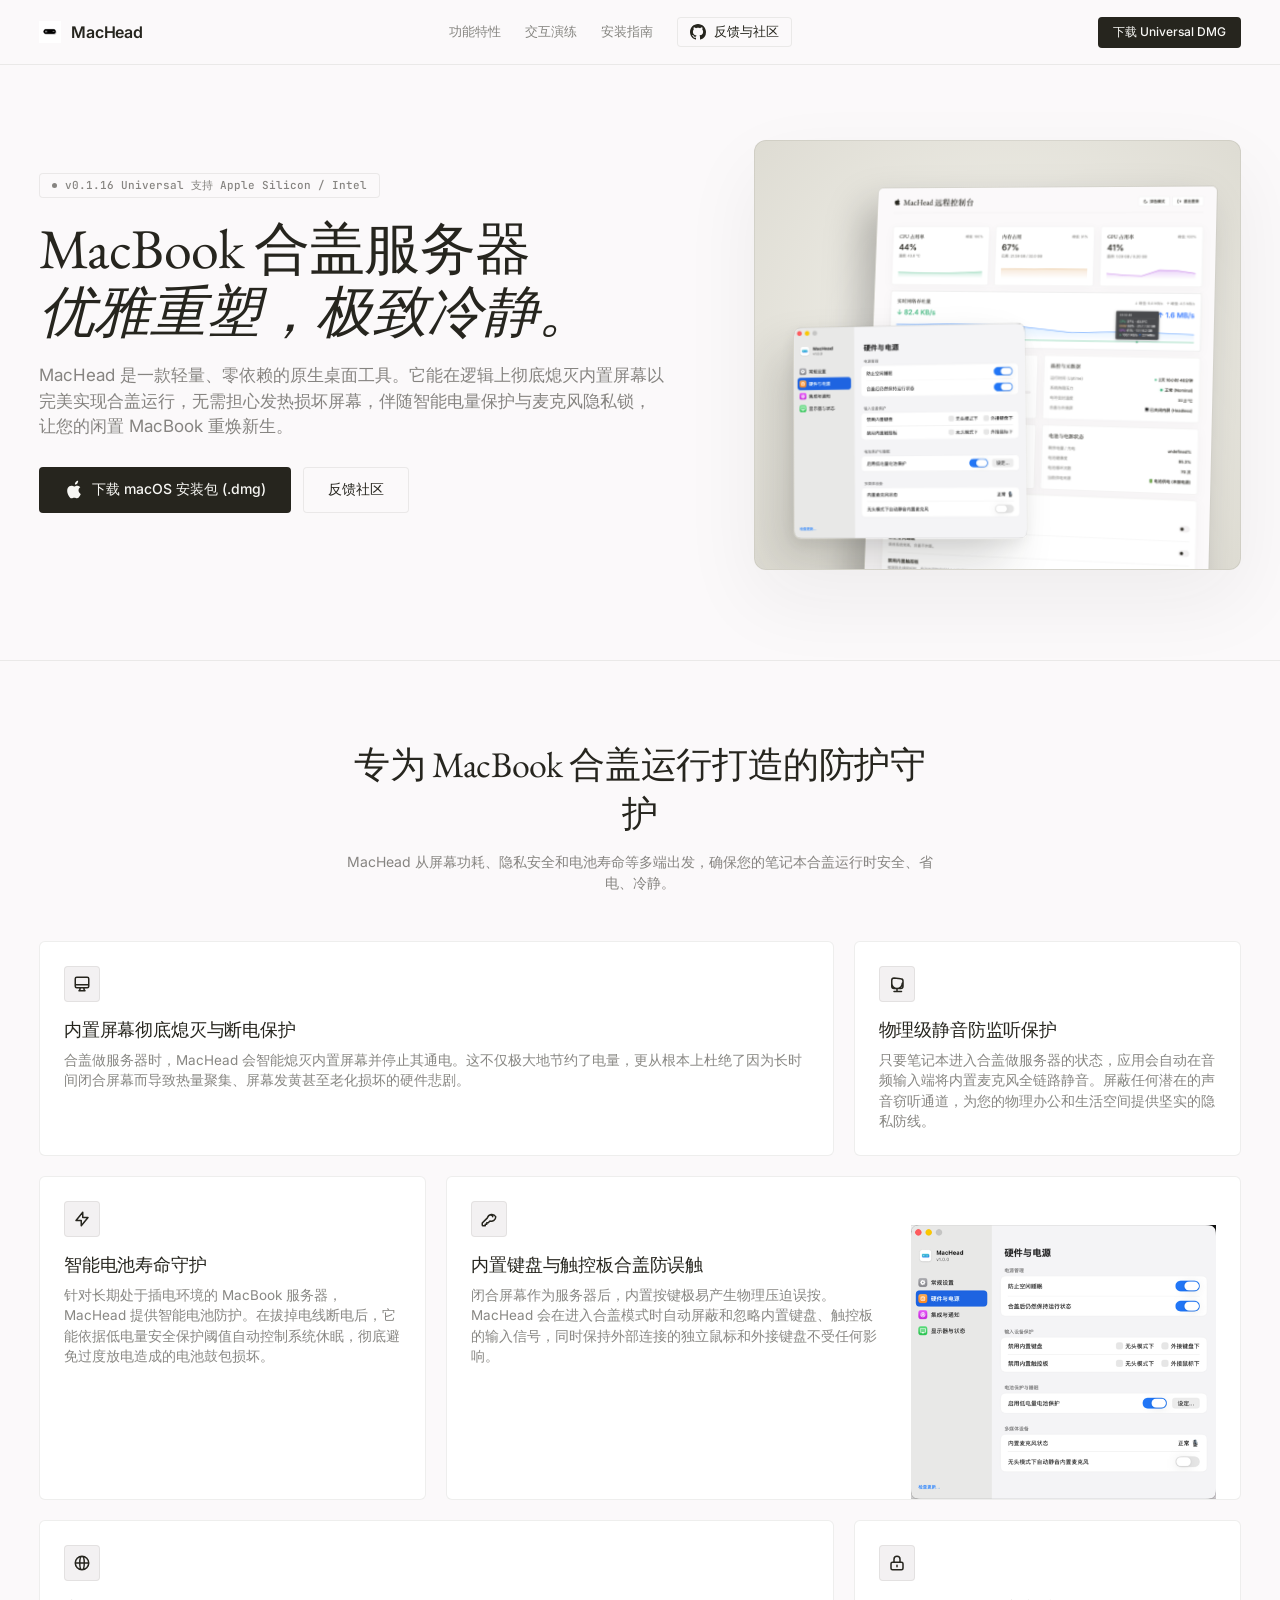
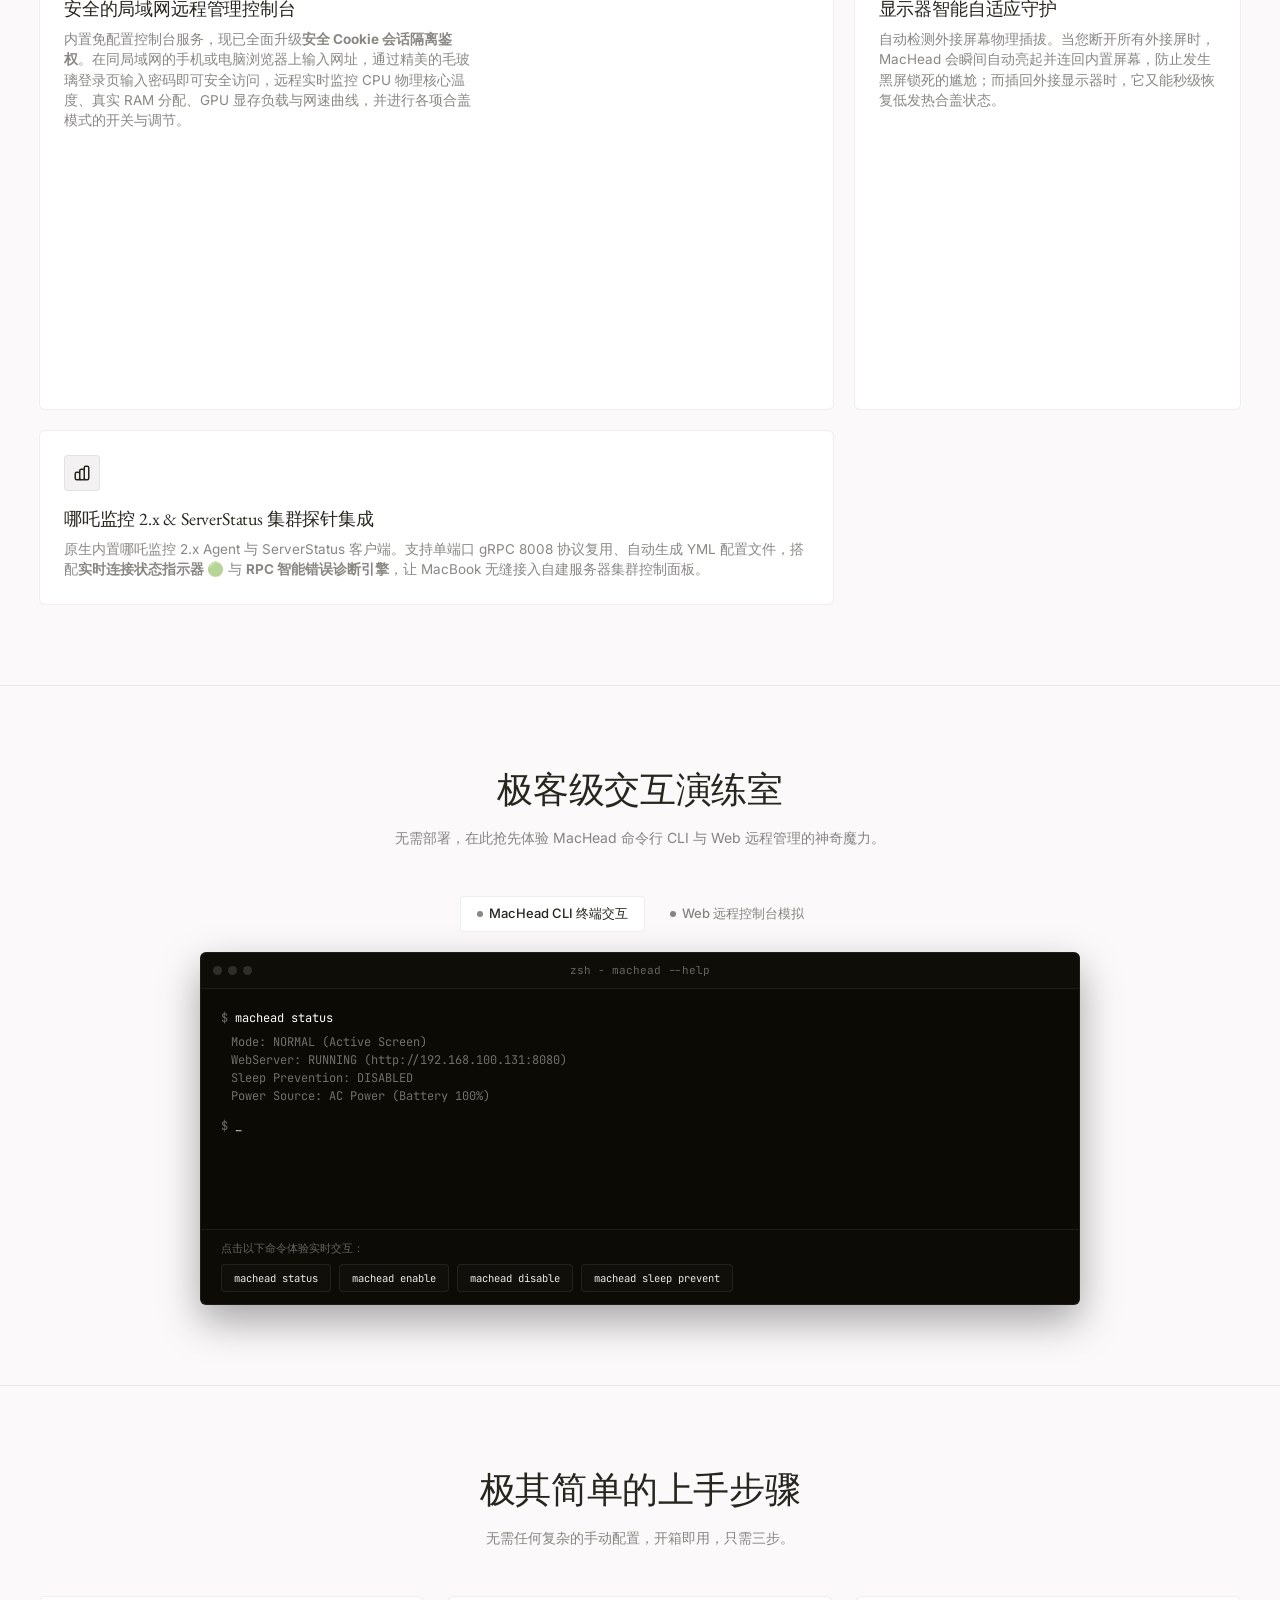
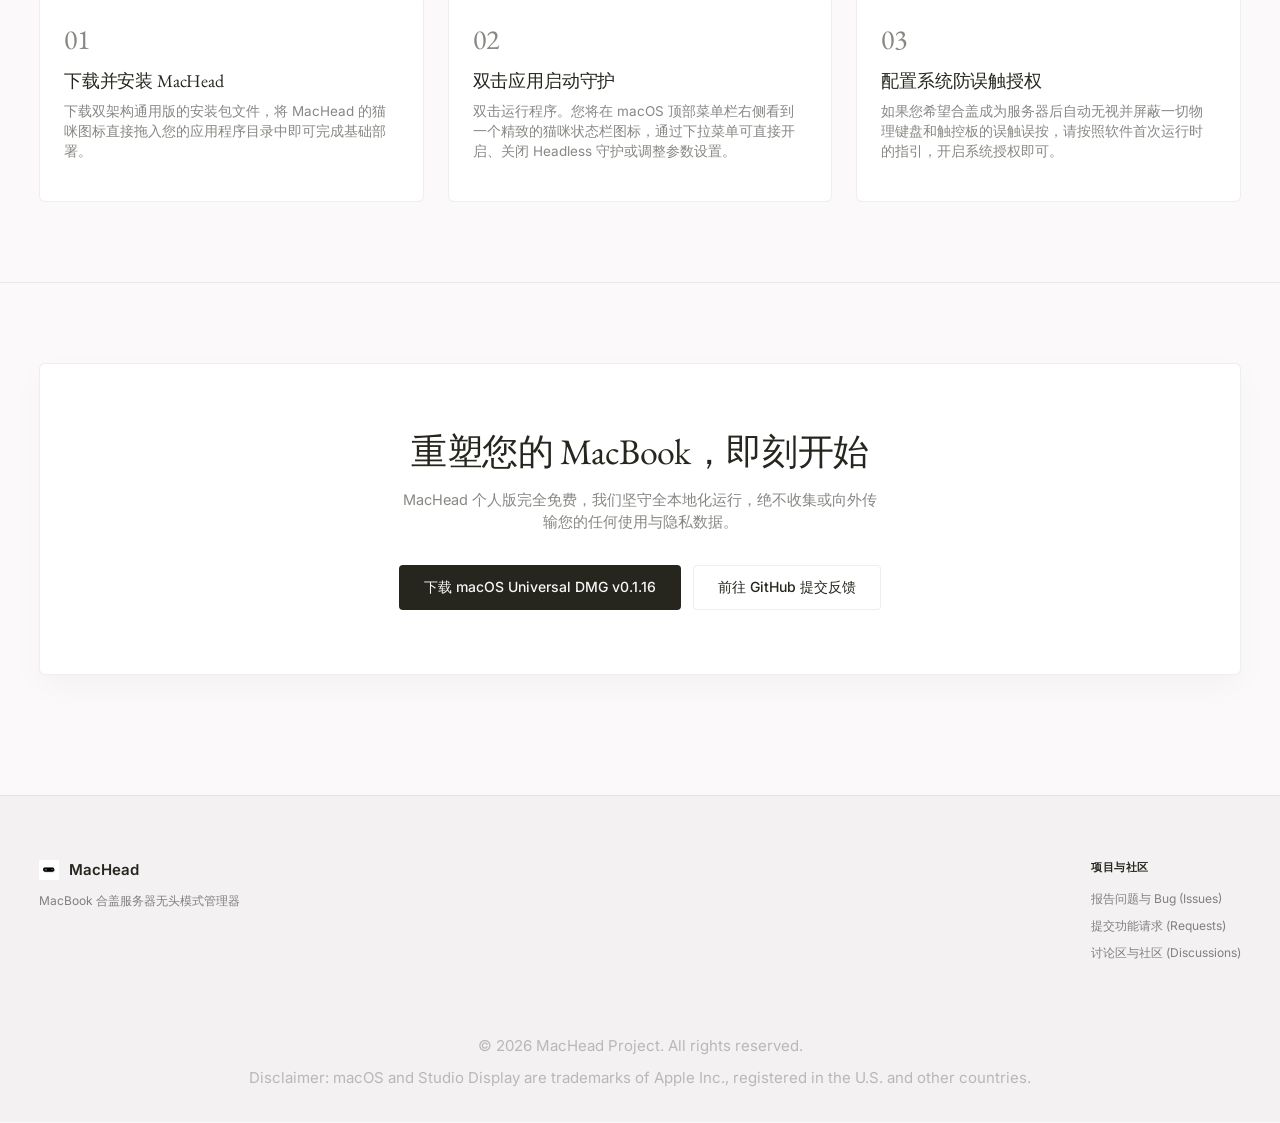
==== commit 6662594f: "Deploying to gh-pages from @ ox01024/MacHead@479243b25744376ae2a985587e4061871c6ac413 🚀" ====
--- a/index.html
+++ b/index.html
@@ -74,7 +74,7 @@
     <link rel="preconnect" href="https://fonts.googleapis.com">
     <link rel="preconnect" href="https://fonts.gstatic.com" crossorigin>
     <link href="https://fonts.googleapis.com/css2?family=EB+Garamond:ital,wght@0,400;1,400&family=Inter:wght@400;500;600;700&family=JetBrains+Mono:wght@400;500&display=swap" rel="stylesheet">
-    <script type="module" crossorigin src="./assets/index-8TrIEp0b.js"></script>
+    <script type="module" crossorigin src="./assets/index-DLbinpCQ.js"></script>
     <link rel="stylesheet" crossorigin href="./assets/index-CUm00QW1.css">
   </head>
   <body>
@@ -645,7 +645,6 @@
               <div class="step-num">01</div>
               <h3 class="step-title">下载并安装 MacHead</h3>
               <p class="step-desc">下载双架构通用版的安装包文件，将 MacHead 的猫咪图标直接拖入您的应用程序目录中即可完成基础部署。</p>
-              <a href="https://releases.headlessmac.com/latest.dmg" class="step-link js-download-link" id="download-step-link">点击下载 DMG 安装包 →</a>
             </div>
             
             <div class="step-card">
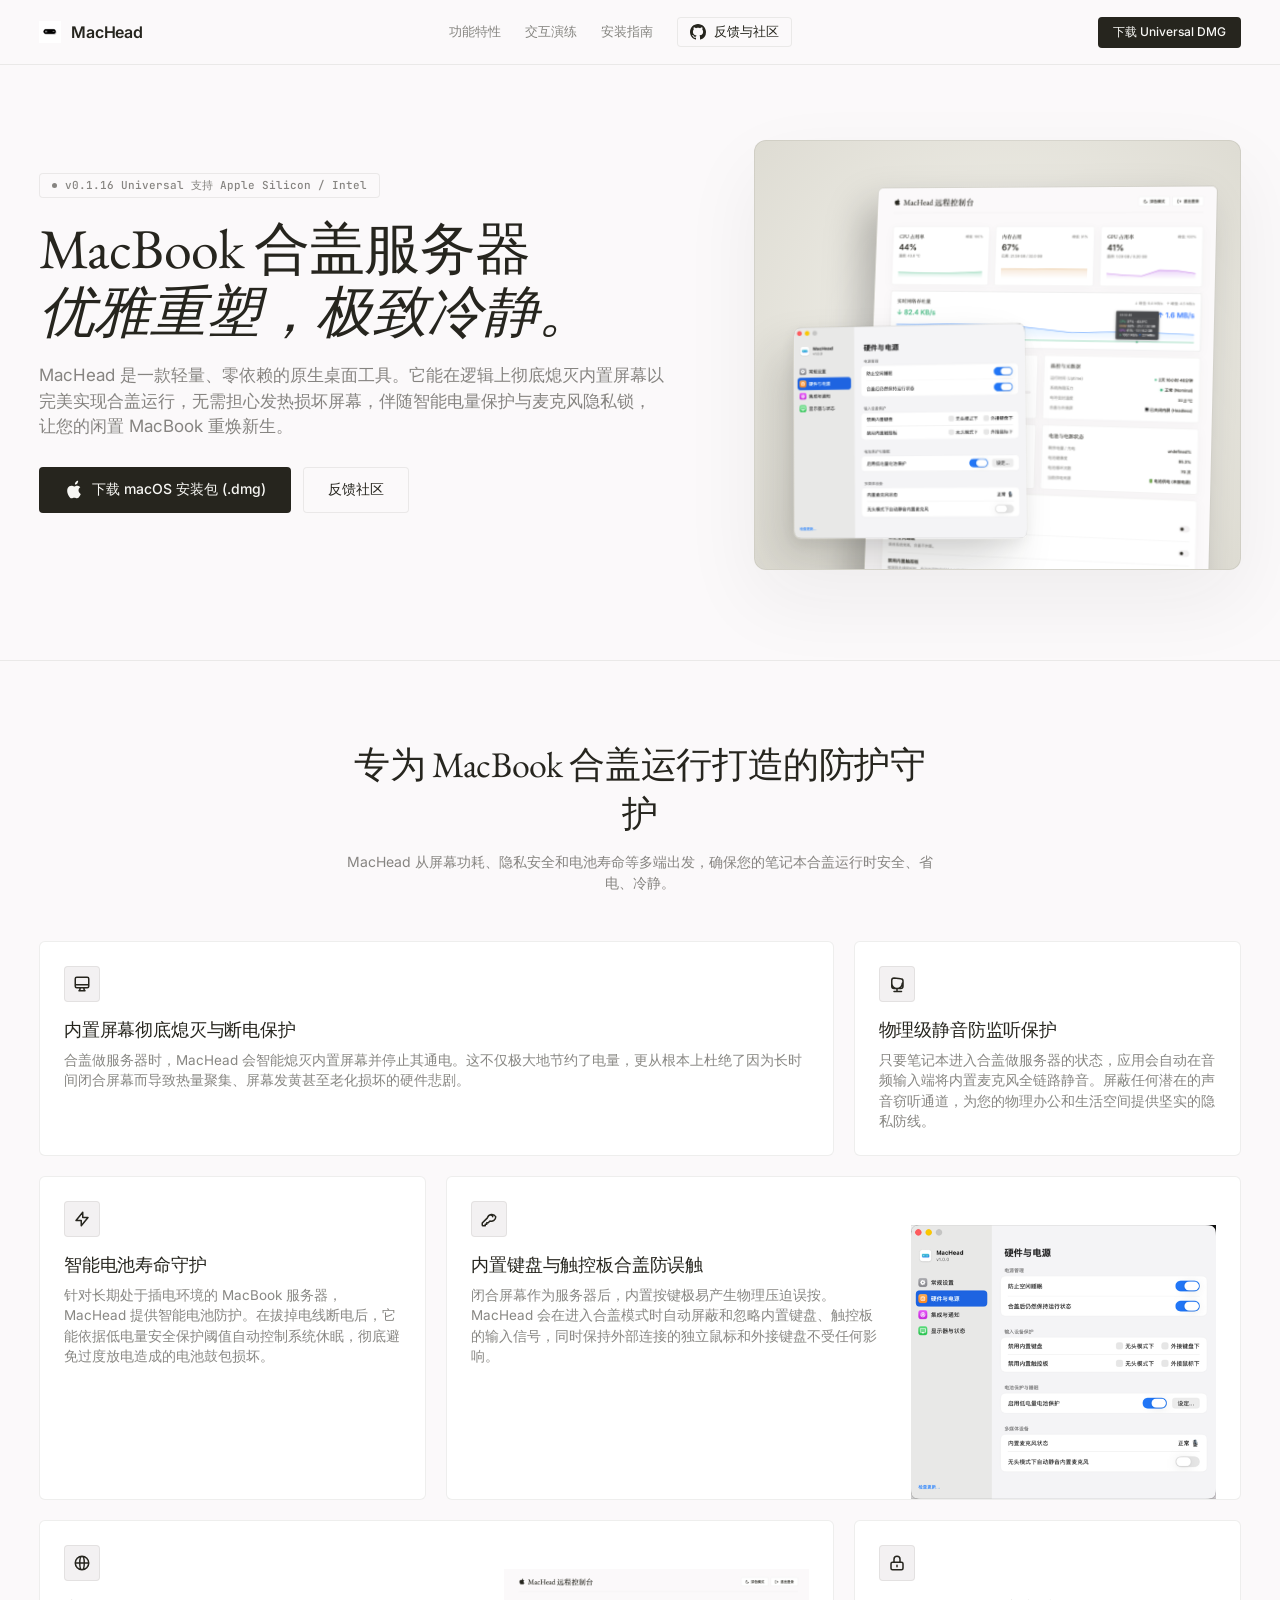
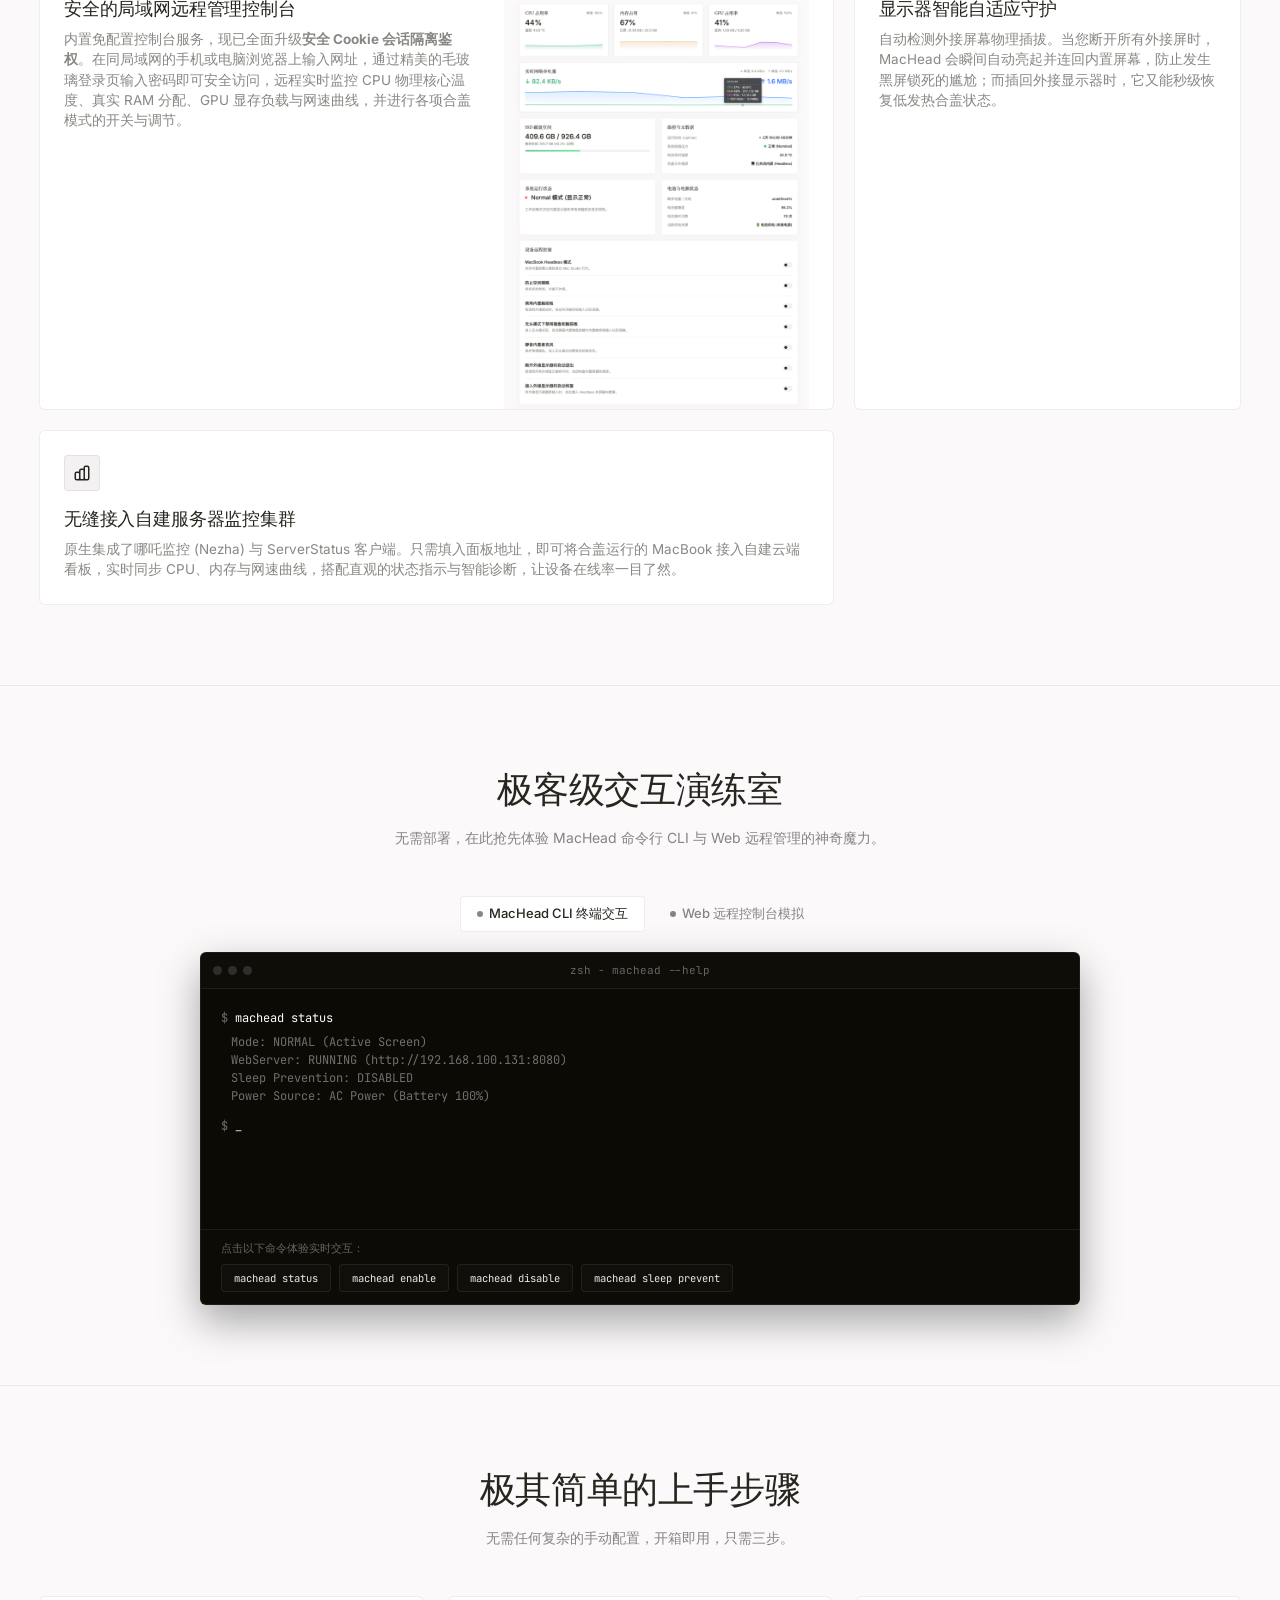
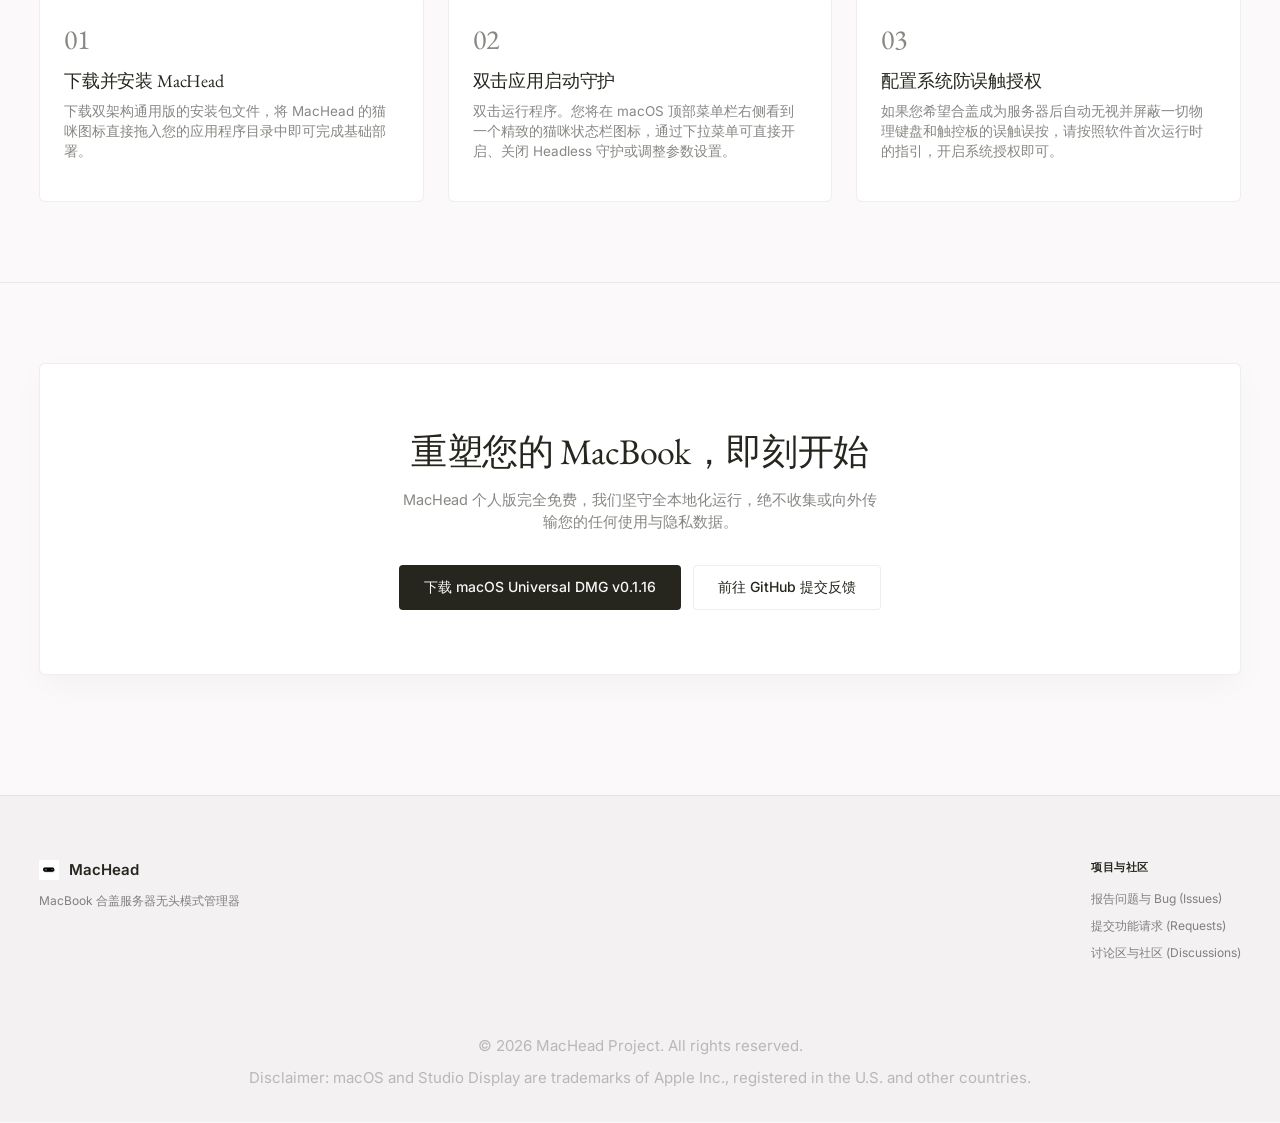
==== commit ccdbc779: "Deploying to gh-pages from @ ox01024/MacHead@36430b57793b8887e93e9d19a18a6d3335e703f8 🚀" ====
--- a/index.html
+++ b/index.html
@@ -247,7 +247,7 @@
               </div>
             </div>
 
-            <!-- Bento Box 7: 哪吒监控 2.x & ServerStatus 集群探针集成 -->
+            <!-- Bento Box 7: 无缝接入自建服务器监控集群 -->
             <div class="bento-card bento-w2">
               <div class="bento-icon-box text-cyan">
                 <svg class="feature-icon" fill="none" viewBox="0 0 24 24" stroke="currentColor" stroke-width="2">
@@ -255,8 +255,8 @@
                 </svg>
               </div>
               <div class="bento-content">
-                <h3 class="bento-title">哪吒监控 2.x & ServerStatus 集群探针集成</h3>
-                <p class="bento-desc">原生内置哪吒监控 2.x Agent 与 ServerStatus 客户端。支持单端口 gRPC 8008 协议复用、自动生成 YML 配置文件，搭配<strong>实时连接状态指示器 🟢</strong> 与 <strong>RPC 智能错误诊断引擎</strong>，让 MacBook 无缝接入自建服务器集群控制面板。</p>
+                <h3 class="bento-title">无缝接入自建服务器监控集群</h3>
+                <p class="bento-desc">原生集成了哪吒监控 (Nezha) 与 ServerStatus 客户端。只需填入面板地址，即可将合盖运行的 MacBook 接入自建云端看板，实时同步 CPU、内存与网速曲线，搭配直观的状态指示与智能诊断，让设备在线率一目了然。</p>
               </div>
             </div>
           </div>
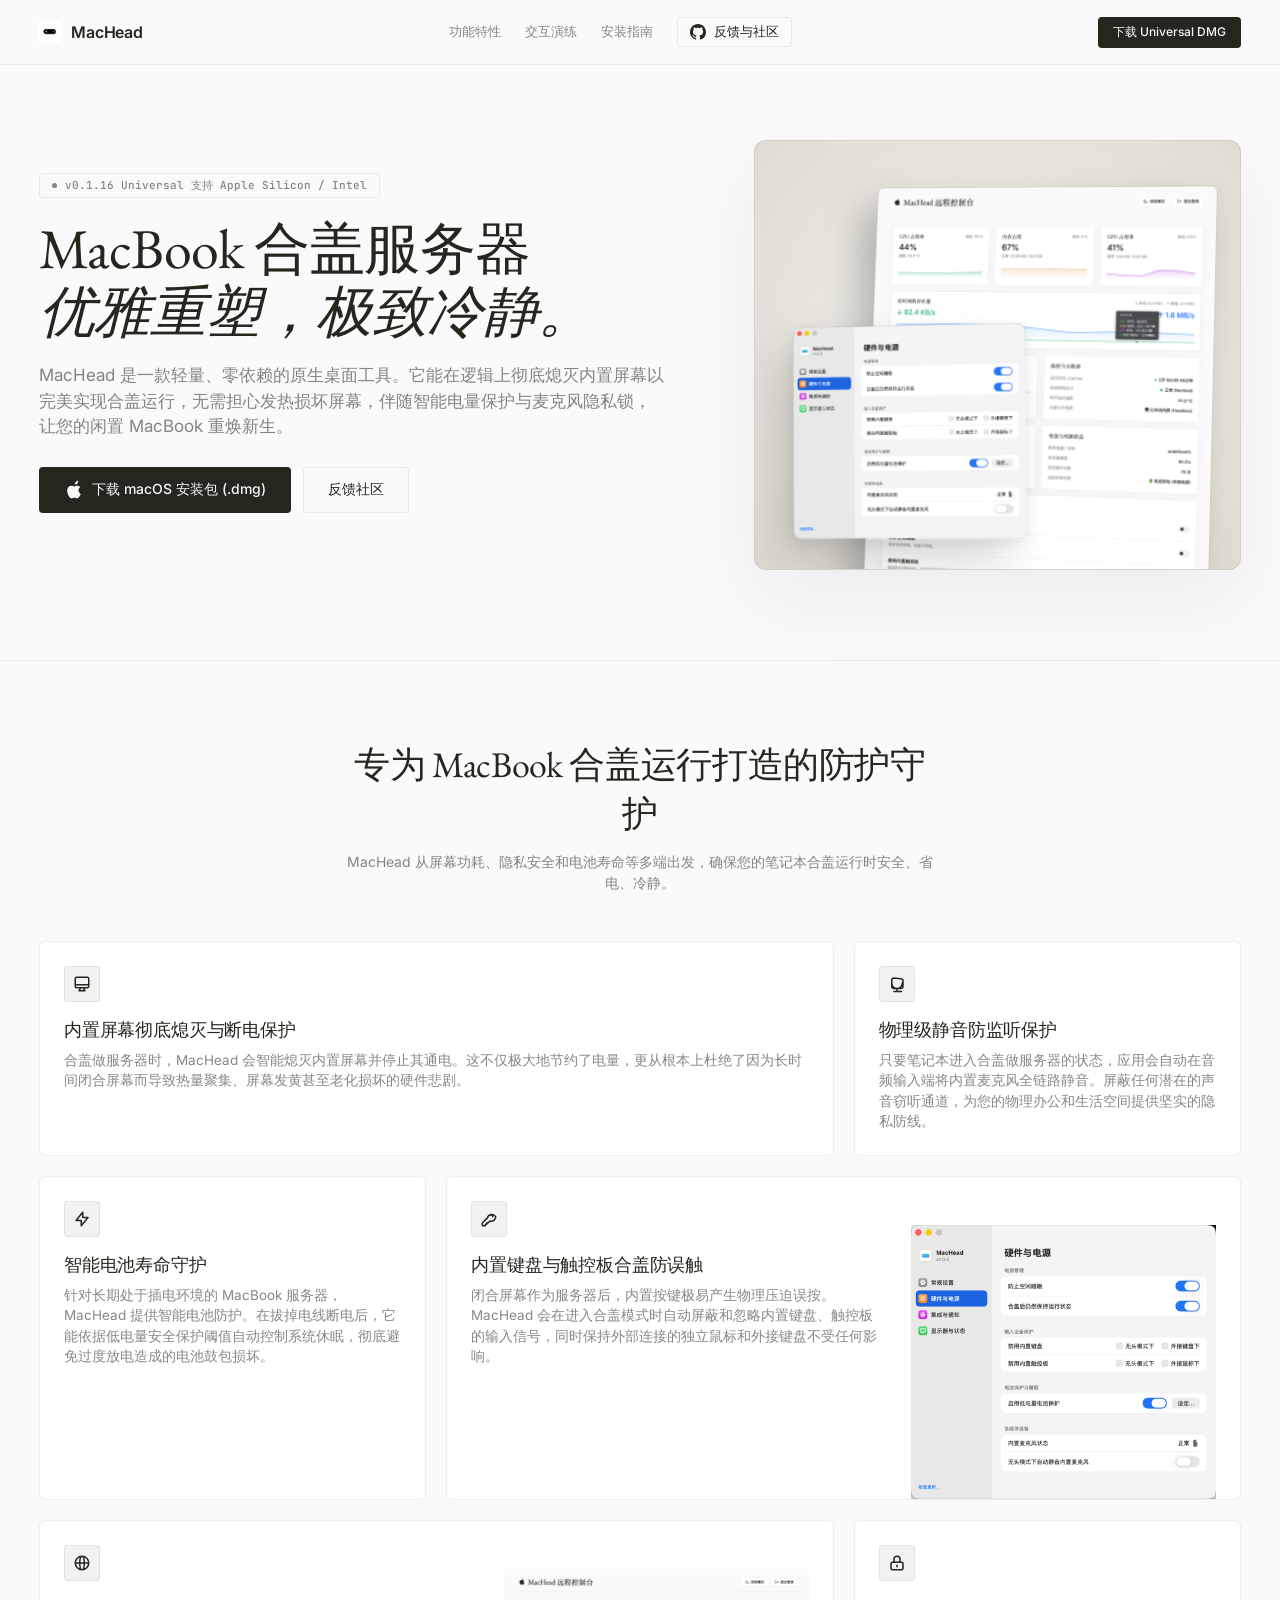
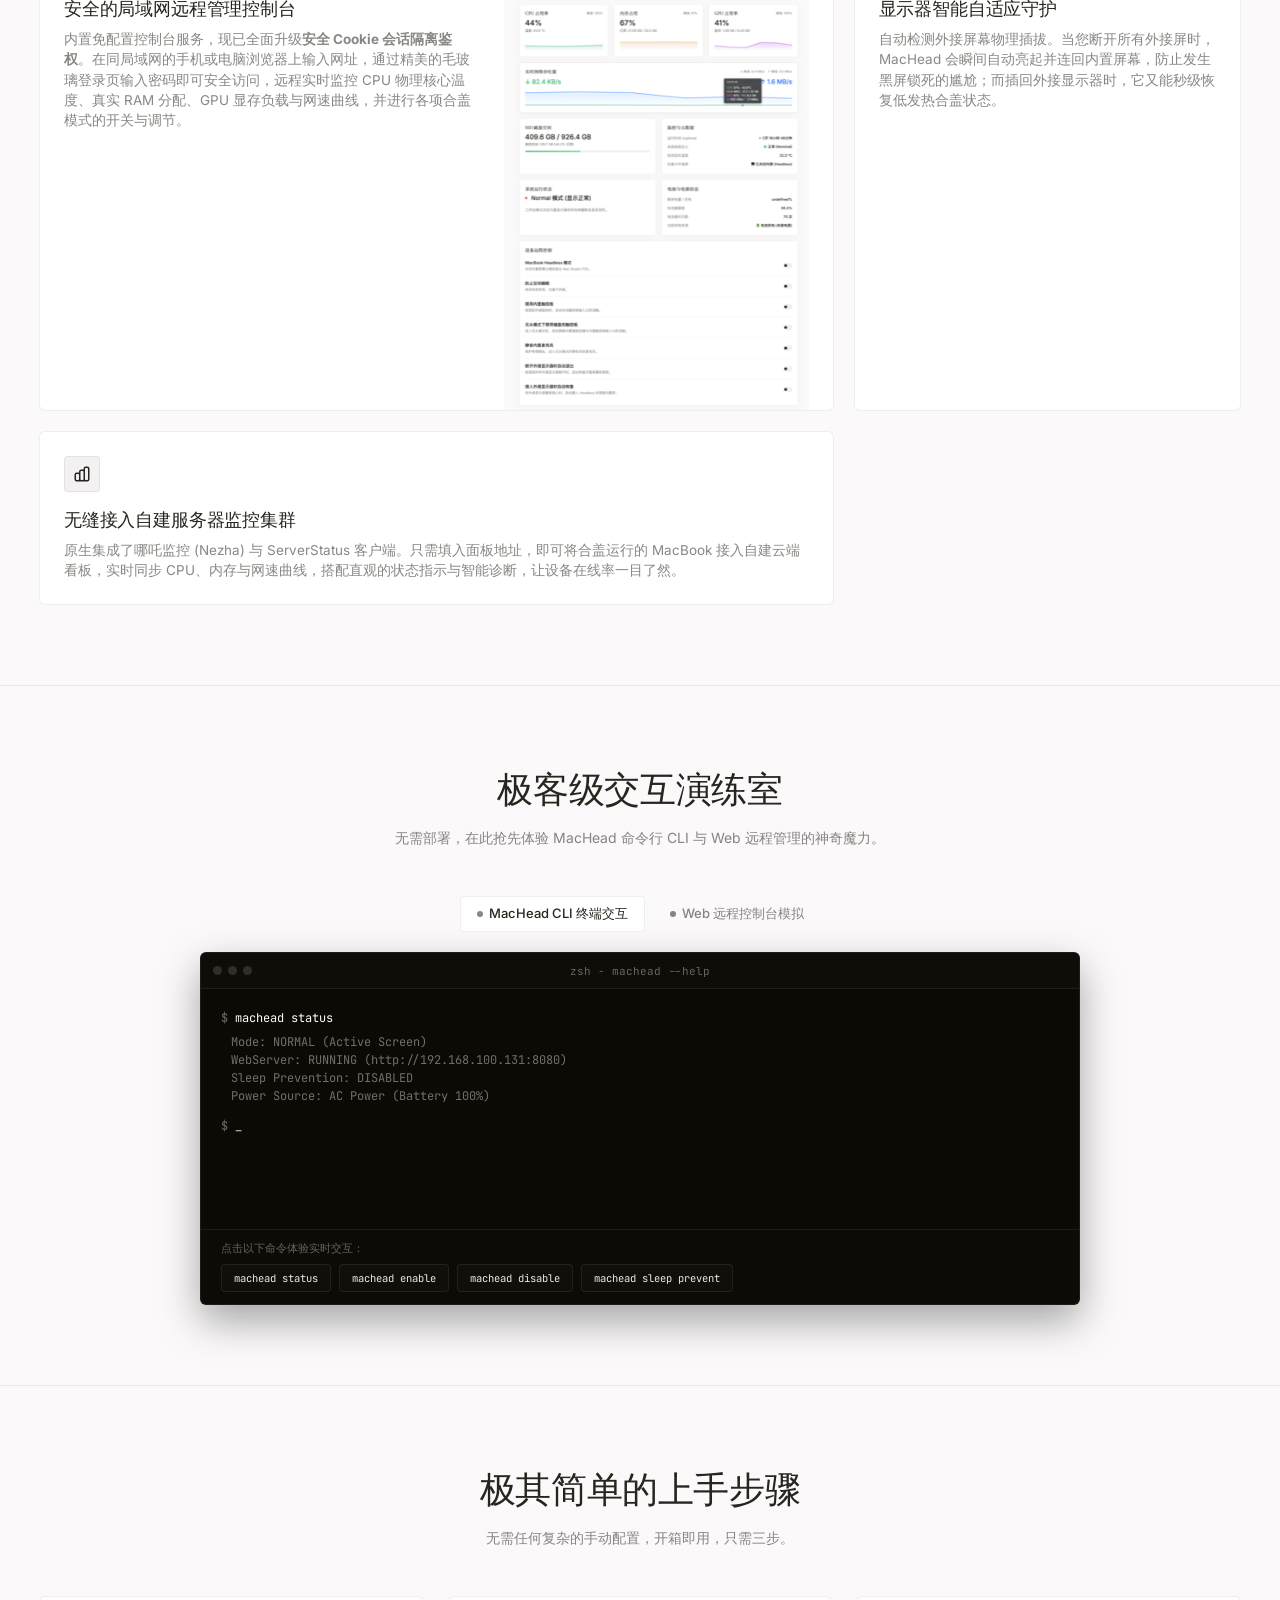
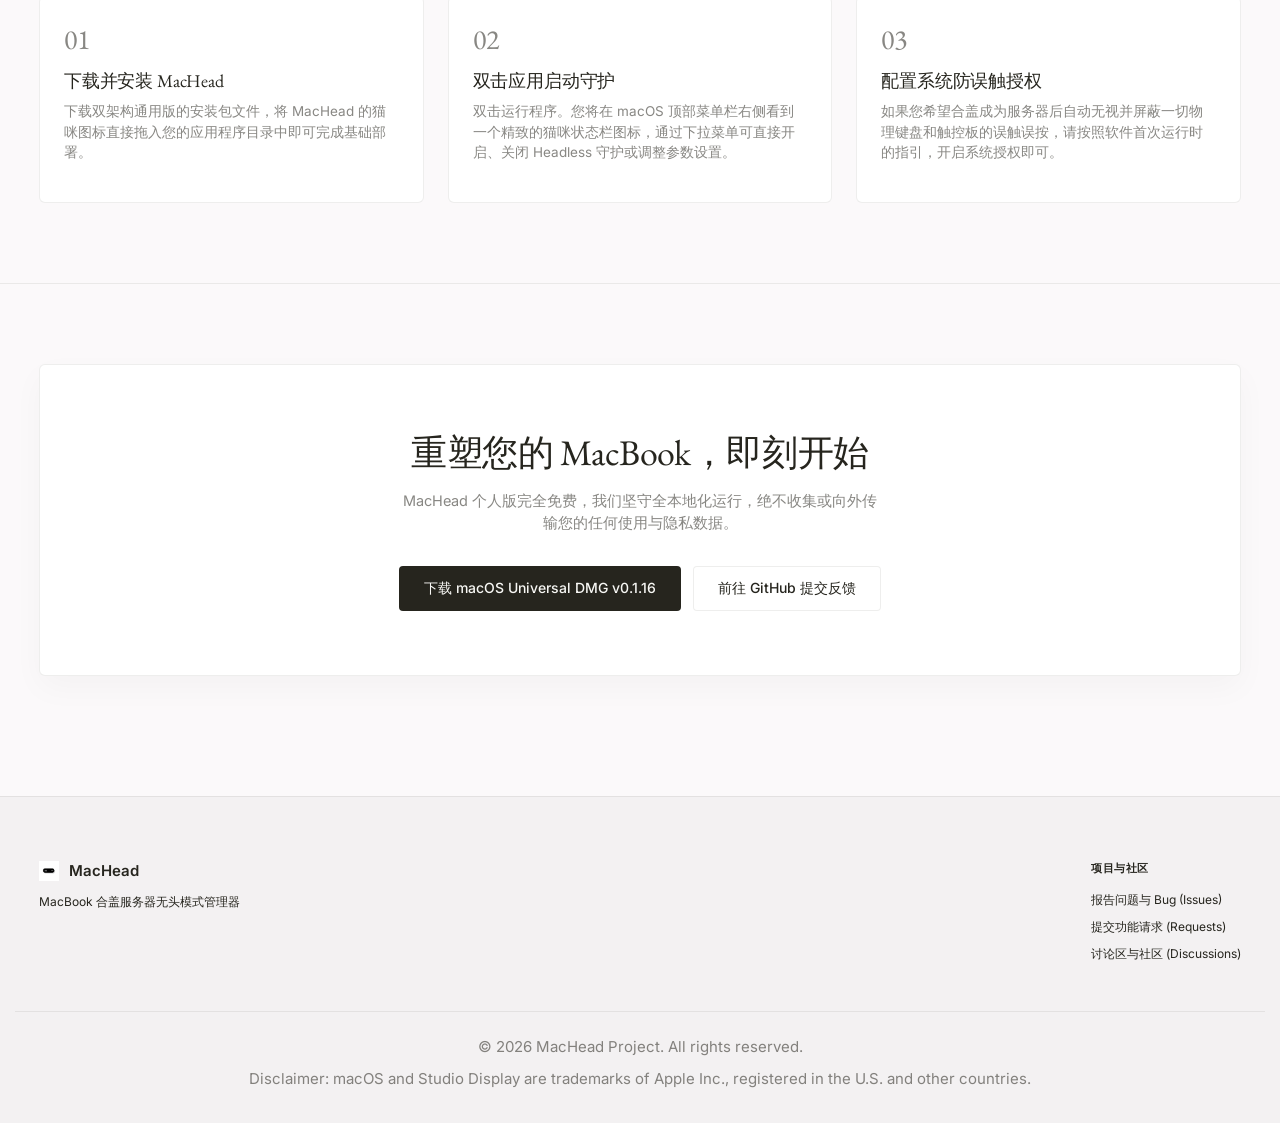
==== commit 30d1affa: "Deploying to gh-pages from @ ox01024/MacHead@242aba212da7eb4e58635e523d5e0b88c51d80f6 🚀" ====
--- a/index.html
+++ b/index.html
@@ -73,9 +73,13 @@
     <!-- Fonts -->
     <link rel="preconnect" href="https://fonts.googleapis.com">
     <link rel="preconnect" href="https://fonts.gstatic.com" crossorigin>
-    <link href="https://fonts.googleapis.com/css2?family=EB+Garamond:ital,wght@0,400;1,400&family=Inter:wght@400;500;600;700&family=JetBrains+Mono:wght@400;500&display=swap" rel="stylesheet">
-    <script type="module" crossorigin src="./assets/index-DLbinpCQ.js"></script>
-    <link rel="stylesheet" crossorigin href="./assets/index-CUm00QW1.css">
+    <link rel="preload" as="style" href="https://fonts.googleapis.com/css2?family=EB+Garamond:ital,wght@0,400;1,400&family=Inter:wght@400;500;600;700&family=JetBrains+Mono:wght@400;500&display=swap">
+    <link rel="stylesheet" href="https://fonts.googleapis.com/css2?family=EB+Garamond:ital,wght@0,400;1,400&family=Inter:wght@400;500;600;700&family=JetBrains+Mono:wght@400;500&display=swap" media="print" onload="this.media='all'">
+    <noscript>
+      <link rel="stylesheet" href="https://fonts.googleapis.com/css2?family=EB+Garamond:ital,wght@0,400;1,400&family=Inter:wght@400;500;600;700&family=JetBrains+Mono:wght@400;500&display=swap">
+    </noscript>
+    <script type="module" crossorigin src="./assets/index-C_-TCJTL.js"></script>
+    <link rel="stylesheet" crossorigin href="./assets/index-CMz2RyhF.css">
   </head>
   <body>
     <!-- Header Navigation -->
--- a/assets/index-CMz2RyhF.css
+++ b/assets/index-CMz2RyhF.css
@@ -0,0 +1 @@
+:root{--color-bg:#fbf9fa;--color-bg-card:#fff;--color-bg-input:#f3f1f2;--color-navbar-bg:#fbf9fad9;--color-border:#26251e14;--color-border-hover:#26251e29;--color-text-main:#26251e;--color-text-muted:#26251e8c;--color-btn-primary-bg:#26251e;--color-btn-primary-text:#f7f7f4;--color-btn-primary-hover:#000;--font-serif:"EB Garamond", Georgia, "Times New Roman", serif;--font-sans:"Inter", -apple-system, BlinkMacSystemFont, "Segoe UI", Roboto, sans-serif;--font-mono:"JetBrains Mono", sfmono-regular, Consolas, Menlo, monospace}@media (prefers-color-scheme:dark){:root{--color-bg:#14120b;--color-bg-card:#1c1b14;--color-bg-input:#0b0a05;--color-navbar-bg:#14120bd9;--color-border:#edecec14;--color-border-hover:#edecec29;--color-text-main:#edecec;--color-text-muted:#edecec8c;--color-btn-primary-bg:#edecec;--color-btn-primary-text:#14120b;--color-btn-primary-hover:#fff}}*{box-sizing:border-box;margin:0;padding:0}html{scroll-behavior:smooth;background-color:var(--color-bg);color:var(--color-text-main);font-family:var(--font-sans);-webkit-font-smoothing:antialiased;-webkit-text-size-adjust:100%;-moz-text-size-adjust:100%;text-size-adjust:100%;transition:background-color .3s,color .3s;overflow-x:hidden}section[id]{scroll-margin-top:84px}body{overflow-x:hidden}.container{max-width:1250px;margin:0 auto;padding:0 24px}h1,h2,h3,h4,h5,h6{font-family:var(--font-serif);letter-spacing:-.01em;color:var(--color-text-main);font-weight:400}p{color:var(--color-text-muted);font-size:15px;line-height:1.5}.highlight-text{font-feature-settings:"cswh" 1;font-style:italic}.navbar{z-index:100;background:var(--color-navbar-bg);-webkit-backdrop-filter:blur(12px);border-bottom:1px solid var(--color-border);width:100%;transition:all .3s;position:fixed;top:0;left:0}.nav-container{justify-content:space-between;align-items:center;max-width:1250px;height:64px;margin:0 auto;padding:0 24px;display:flex}.nav-logo{color:var(--color-text-main);align-items:center;gap:10px;text-decoration:none;display:flex}.logo-img{width:22px;height:22px}.logo-text{font-family:var(--font-sans);letter-spacing:-.01em;font-size:16px;font-weight:600}.nav-links{align-items:center;gap:24px;display:flex}.nav-link{color:var(--color-text-muted);align-items:center;gap:6px;font-size:13px;font-weight:400;text-decoration:none;transition:color .15s;display:flex}.nav-link:hover{color:var(--color-text-main)}.github-btn{border:1px solid var(--color-border);color:var(--color-text-main);background:#ffffff08;border-radius:4px;padding:5px 12px}.github-btn:hover{border-color:var(--color-border-hover);background:#ffffff0f}.github-icon{margin-right:2px}.nav-actions{align-items:center;gap:10px;display:flex}.nav-menu-toggle{border:1px solid var(--color-border);cursor:pointer;background:0 0;border-radius:4px;flex-direction:column;justify-content:center;align-items:center;gap:5px;width:40px;height:40px;padding:0;display:none}.menu-bar{background:var(--color-text-main);border-radius:1px;width:16px;height:1.5px;transition:transform .2s;display:block}.nav-menu-toggle.open .menu-bar:first-child{transform:translateY(3.25px)rotate(45deg)}.nav-menu-toggle.open .menu-bar:last-child{transform:translateY(-3.25px)rotate(-45deg)}.btn{font-family:var(--font-sans);cursor:pointer;border:1px solid #0000;border-radius:4px;justify-content:center;align-items:center;gap:8px;font-weight:500;text-decoration:none;transition:all .15s;display:inline-flex}.btn-primary{background:var(--color-btn-primary-bg);color:var(--color-btn-primary-text)}.btn-primary:hover{background:var(--color-btn-primary-hover);transform:translateY(-1px)}.btn-secondary{color:var(--color-text-main);border:1px solid var(--color-border);background:#ffffff05}.btn-secondary:hover{border-color:var(--color-border-hover);background:#ffffff0d}.btn-sm{padding:6px 14px;font-size:12px}.btn-lg{padding:12px 24px;font-size:14px}.hero-section{padding-top:140px;padding-bottom:90px;position:relative}.hero-container{grid-template-columns:1.15fr .85fr;align-items:center;gap:56px;display:grid}.hero-content{flex-direction:column;align-items:flex-start;display:flex}.hero-badge{border:1px solid var(--color-border);background:#ffffff05;border-radius:4px;align-items:center;gap:8px;margin-bottom:20px;padding:4px 12px;display:inline-flex}.badge-dot{background-color:var(--color-text-muted);border-radius:50%;width:5px;height:5px}.badge-text{color:var(--color-text-muted);font-size:11px;font-weight:500;font-family:var(--font-mono)}.hero-title{font-family:var(--font-serif);margin-bottom:20px;font-size:clamp(34px,7.5vw,56px);font-weight:400;line-height:1.12}.hero-desc{color:var(--color-text-muted);max-width:95%;margin-bottom:28px;font-size:17px;line-height:1.48}.hero-actions{flex-wrap:wrap;gap:12px;margin-bottom:24px;display:flex}.hero-command{background:var(--color-bg-input);border:1px solid var(--color-border);border-radius:4px;align-items:center;gap:10px;width:100%;max-width:440px;padding:10px 14px;display:flex}.cmd-prompt{color:var(--color-text-muted);font-family:var(--font-mono);-webkit-user-select:none;user-select:none;font-weight:500}.cmd-text{font-family:var(--font-mono);color:var(--color-text-main);white-space:nowrap;text-overflow:ellipsis;flex:1;font-size:12px;overflow:hidden}.copy-btn{color:var(--color-text-muted);cursor:pointer;background:0 0;border:none;justify-content:center;align-items:center;transition:color .15s;display:flex}.copy-btn:hover{color:var(--color-text-main)}.hero-visual{justify-content:center;align-items:center;display:flex;position:relative}.visual-scene{perspective:1500px;width:100%;max-width:590px;height:430px;transform-style:preserve-3d;background:radial-gradient(circle,#f4f3ed 0%,#dedcd3 100%);border:1px solid #26251e14;border-radius:12px;justify-content:center;align-items:center;display:flex;position:relative;overflow:hidden;box-shadow:0 30px 80px #26251e0f}.scene-glow{pointer-events:none;z-index:1;background:radial-gradient(circle,#ffffff8c 0%,#0000 70%);width:80%;height:80%;position:absolute;top:50%;left:50%;transform:translate(-50%,-50%)}.screenshot-back{z-index:2;border:1px solid #00000014;border-radius:6px;width:72%;height:auto;transition:transform .6s cubic-bezier(.16,1,.3,1),box-shadow .6s;position:absolute;top:10%;right:6%;transform:rotateY(-12deg)rotateX(4deg)rotate(1deg);box-shadow:-15px 20px 40px #00000040}.screenshot-front{z-index:3;border:1px solid #26251e14;border-radius:8px;width:48%;height:auto;transition:transform .6s cubic-bezier(.16,1,.3,1),box-shadow .6s;position:absolute;bottom:8%;left:8%;transform:translateZ(30px)rotateY(-8deg)rotateX(3deg)rotate(-1deg);box-shadow:-20px 25px 45px #26251e29,-2px 5px 15px #26251e14}.visual-scene:hover .screenshot-back{transform:rotateY(-4deg)rotateX(2deg)rotate(.5deg)scale(1.02);box-shadow:-20px 25px 50px #00000052}.visual-scene:hover .screenshot-front{transform:translateZ(60px)rotateY(-3deg)rotateX(1deg)rotate(-.5deg)scale(1.03);box-shadow:-25px 35px 60px #26251e47,-2px 12px 30px #26251e24}.features-section{border-top:1px solid var(--color-border);padding:80px 0}.section-header{text-align:center;max-width:600px;margin:0 auto 48px}.section-title{font-family:var(--font-serif);margin-bottom:12px;font-size:clamp(27px,5.5vw,36px)}.section-subtitle{color:var(--color-text-muted);font-size:14px}.bento-grid{grid-template-columns:repeat(3,1fr);gap:20px;display:grid}.bento-card{background:var(--color-bg-card);border:1px solid var(--color-border);border-radius:6px;flex-direction:column;align-items:flex-start;padding:24px;transition:all .2s;display:flex;overflow:hidden}.bento-card:hover{border-color:var(--color-border-hover);box-shadow:0 6px 24px #0000000a}.bento-w2{grid-column:span 2}.bento-split{grid-template-columns:1.15fr .85fr;align-items:start;gap:28px;display:grid!important}.bento-split-left{flex-direction:column;align-items:flex-start;display:flex}.bento-split-right{justify-content:flex-end;align-items:flex-end;width:100%;margin-top:24px;margin-bottom:-24px;margin-right:-24px;display:flex}.bento-screenshot-wrapper{width:100%;box-shadow:none;background:0 0;border:none}.bento-screenshot{width:100%;height:auto;display:block}.bento-icon-box{background:var(--color-bg-input);border:1px solid var(--color-border);width:36px;height:36px;color:var(--color-text-main);border-radius:4px;justify-content:center;align-items:center;margin-bottom:16px;display:flex}.feature-icon{width:18px;height:18px}.bento-title{font-family:var(--font-serif);margin-bottom:8px;font-size:18px;font-weight:400}.bento-desc{color:var(--color-text-muted);font-size:13.5px}.playground-section{border-top:1px solid var(--color-border);padding:80px 0}.playground-tabs-container{max-width:880px;margin:0 auto}.playground-tabs{justify-content:center;gap:8px;margin-bottom:20px;display:flex}.tab-btn{color:var(--color-text-muted);font-family:var(--font-sans);cursor:pointer;background:0 0;border:1px solid #0000;border-radius:4px;align-items:center;gap:6px;padding:8px 16px;font-size:13px;font-weight:500;transition:all .15s;display:flex}.tab-btn:hover{color:var(--color-text-main)}.tab-btn.active{background:var(--color-bg-card);border-color:var(--color-border);color:var(--color-text-main)}.tab-dot{background-color:var(--color-text-muted);border-radius:50%;width:6px;height:6px}.tab-panel{display:none}.tab-panel.active{display:block}.terminal-window{background:#0b0a05;border:1px solid #edecec14;border-radius:6px;overflow:hidden;box-shadow:0 16px 40px #00000059}.terminal-header{background:#ffffff03;border-bottom:1px solid #edecec14;align-items:center;height:36px;padding:0 12px;display:flex;position:relative}.window-buttons{gap:6px;display:flex}.win-btn{background-color:#edecec26;border-radius:50%;width:9px;height:9px}.window-title{font-family:var(--font-mono);color:#edecec66;font-size:11px;position:absolute;left:50%;transform:translate(-50%)}.terminal-body{font-family:var(--font-mono);color:#edecec;min-height:240px;padding:20px;font-size:12px;line-height:1.5;overflow-y:auto}.terminal-line{margin-bottom:6px}.prompt{color:#edecec66;-webkit-user-select:none;user-select:none;font-weight:500}.input-cmd{color:#fff;font-weight:400}.terminal-output{color:#edecec73;margin-bottom:12px;padding-left:10px}.cursor-blink{color:#edecec;animation:1s step-end infinite blink}@keyframes blink{0%,to{opacity:0}50%{opacity:1}}.terminal-footer{background:#ffffff01;border-top:1px solid #edecec14;padding:12px 20px}.footer-hint{color:#edecec66;margin-bottom:8px;font-size:10.5px;display:block}.terminal-triggers{flex-wrap:wrap;gap:8px;display:flex}.cli-cmd-btn{color:#edecec;font-family:var(--font-mono);cursor:pointer;background:#ffffff05;border:1px solid #edecec14;border-radius:4px;padding:6px 12px;font-size:10.5px;transition:all .15s}.cli-cmd-btn:hover{background:#ffffff0d;border-color:#edecec}.web-mockup{background:var(--color-bg-input);border:1px solid var(--color-border);border-radius:6px;transition:all .3s;overflow:hidden;box-shadow:0 16px 40px #0000001a}.web-mockup[data-mock-theme=light]{--color-bg:#fbf9fa;--color-bg-card:#fff;--color-bg-input:#f3f1f2;--color-border:#26251e14;--color-border-hover:#26251e29;--color-text-main:#26251e;--color-text-muted:#26251e8c}.web-mockup[data-mock-theme=dark]{--color-bg:#14120b;--color-bg-card:#1c1b14;--color-bg-input:#0b0a05;--color-border:#edecec14;--color-border-hover:#edecec29;--color-text-main:#edecec;--color-text-muted:#edecec8c}.web-mockup-header{border-bottom:1px solid var(--color-border);background:#ffffff03;align-items:center;height:36px;padding:0 12px;display:flex}.web-mockup-address{border:1px solid var(--color-border);height:24px;font-family:var(--font-mono);color:var(--color-text-muted);background:#0000000a;border-radius:4px;align-items:center;width:100%;max-width:280px;margin:0 auto;padding:0 10px;font-size:10.5px;display:flex}.web-mockup-body{background:var(--color-bg);min-height:240px;padding:20px}.web-dash-card{background:var(--color-bg-card);border:1px solid var(--color-border);border-radius:4px;padding:14px}.gauge-small{flex-direction:column;align-items:center;display:flex}.gauge-label{color:var(--color-text-muted);font-size:9px}.web-grid{grid-template-columns:1fr 1fr;gap:14px;margin-top:14px;display:grid}.web-toggle-row{border-bottom:1px solid var(--color-border);justify-content:space-between;align-items:center;padding:10px 0;font-size:11.5px;display:flex}.web-toggle-row:last-child{border-bottom:none}.switch-mini{width:28px;height:16px;display:inline-block;position:relative}.switch-mini input{opacity:0;width:0;height:0}.slider-mini{cursor:pointer;background-color:var(--color-bg-input);border:1px solid var(--color-border);border-radius:16px;transition:all .15s;position:absolute;inset:0}.slider-mini:before{content:"";background-color:var(--color-text-main);border-radius:50%;width:10px;height:10px;transition:all .15s;position:absolute;bottom:2px;left:2px}input:checked+.slider-mini{background-color:var(--color-text-main);border-color:var(--color-text-main)}input:checked+.slider-mini:before{background-color:var(--color-bg);transform:translate(12px)}.install-section{border-top:1px solid var(--color-border);padding:80px 0}.install-steps{grid-template-columns:repeat(3,1fr);gap:24px;margin-top:24px;display:grid}.step-card{background:var(--color-bg-card);border:1px solid var(--color-border);border-radius:6px;padding:24px;position:relative}.step-num{font-family:var(--font-serif);color:var(--color-text-muted);margin-bottom:12px;font-size:28px}.step-title{font-family:var(--font-serif);margin-bottom:8px;font-size:18px;font-weight:400}.step-desc{color:var(--color-text-muted);margin-bottom:16px;font-size:13.5px}.step-link{color:var(--color-text-main);font-size:12.5px;font-weight:500;text-decoration:underline}.code-block-container{background:var(--color-bg-input);border:1px solid var(--color-border);border-radius:4px;padding:8px 12px;overflow-x:auto}.code-block-container pre code{font-family:var(--font-mono);color:var(--color-text-main);font-size:11px}.cta-section{border-top:1px solid var(--color-border);padding:80px 0 120px}.cta-card{background:var(--color-bg-card);border:1px solid var(--color-border);text-align:center;border-radius:6px;padding:64px 32px;box-shadow:0 12px 32px #00000008}.cta-title{font-family:var(--font-serif);margin-bottom:12px;font-size:clamp(27px,5.5vw,36px)}.cta-desc{max-width:480px;margin:0 auto 32px;font-size:14.5px}.cta-actions{flex-wrap:wrap;justify-content:center;gap:12px;display:flex}.footer{background:var(--color-bg-input);border-top:1px solid var(--color-border);padding:64px 0 32px;transition:all .3s}.footer-container{justify-content:space-between;margin-bottom:48px;display:flex}.footer-logo{font-family:var(--font-sans);align-items:center;gap:10px;margin-bottom:12px;font-size:15px;font-weight:600;display:flex}.footer-logo-img{width:20px;height:20px}.footer-tagline{color:var(--color-text-secondary);font-size:12px}.footer-links-group{flex-direction:column;align-items:flex-start;gap:10px;display:flex}.group-title{text-transform:uppercase;letter-spacing:.05em;color:var(--color-text-main);margin-bottom:6px;font-size:11px;font-weight:600}.footer-links-group a{color:var(--color-text-secondary);font-size:12px;text-decoration:none;transition:color .15s}.footer-links-group a:hover{color:var(--color-text-main)}.footer-bottom{border-top:1px solid var(--color-border);color:var(--color-text-secondary);text-align:center;flex-direction:column;justify-content:space-between;align-items:center;gap:10px;padding-top:24px;font-size:11px;display:flex}@media (prefers-reduced-motion:no-preference){@supports (animation-timeline:view()) and (animation-range:entry){@keyframes fade-in-up{0%{opacity:0;transform:translateY(30px)}to{opacity:1;transform:translateY(0)}}.scroll-effect{animation:cubic-bezier(.16,1,.3,1) both fade-in-up;animation-timeline:view();animation-range:entry 10% cover 30%}}}.no-supports-scroll-reveal{opacity:0;transition:opacity .5s cubic-bezier(.16,1,.3,1),transform .5s cubic-bezier(.16,1,.3,1);transform:translateY(15px)}.no-supports-scroll-reveal.reveal-active{opacity:1;transform:translateY(0)}@media (width<=968px){.hero-container{text-align:center;grid-template-columns:1fr;gap:36px}.hero-content{align-items:center}.hero-actions{justify-content:center}.hero-command{margin:0 auto}.hero-desc{max-width:100%}.bento-grid{grid-template-columns:1fr}.bento-w2{grid-column:span 1}.bento-split{gap:20px;grid-template-columns:1fr!important}.install-steps{grid-template-columns:1fr}.footer-container{text-align:center;flex-direction:column;align-items:center;gap:32px}.footer-links-group{align-items:center}}@media (width<=768px){.nav-menu-toggle{display:flex}.nav-links{background:var(--color-bg);border-bottom:1px solid var(--color-border);flex-direction:column;align-items:stretch;gap:0;padding:8px 24px 16px;display:none;position:fixed;top:64px;left:0;right:0;box-shadow:0 16px 32px #00000014}.nav-links.open{display:flex}.nav-link{border-bottom:1px solid var(--color-border);padding:13px 0;font-size:15px}.nav-link:last-child{border-bottom:none}.github-btn{border-radius:4px;justify-content:center;margin-top:12px;padding:11px 12px}}@media (width<=640px){.container{padding:0 20px}.nav-container{padding:0 16px}.hero-section{padding-top:104px;padding-bottom:56px}.hero-actions{flex-direction:column;width:100%}.hero-actions .btn{width:100%}.visual-scene{height:320px}.features-section,.playground-section,.install-section{padding:56px 0}.cta-section{padding:56px 0 88px}.cta-card{padding:44px 20px}.cta-actions{flex-direction:column;align-items:stretch}.cli-cmd-btn{padding:9px 14px}.terminal-body{min-height:200px;padding:16px}.web-mockup-body{padding:16px!important}.web-grid{grid-template-columns:1fr}.gauge-container{row-gap:16px;flex-wrap:wrap!important}.gauge-card{flex:42%!important}#web-login-pass{font-size:16px!important}}@media (width<=380px){#download-header-link{padding:6px 9px;font-size:11px}}.web-dash-card-title{justify-content:space-between;align-items:center;margin-bottom:6px;display:flex}.web-dash-card-subtitle{color:var(--color-text-muted);margin-bottom:6px;font-size:10px}.web-progress-bar-container{background-color:var(--color-bg-input);border:1px solid var(--color-border);border-radius:3px;width:100%;height:5px;margin-top:6px;overflow:hidden}.web-progress-bar{border-radius:3px;height:100%}.web-progress-bar.green{background:linear-gradient(90deg,#42b883,#38ef7d)}.web-meta-table{border-collapse:collapse;width:100%;font-size:11px}.web-meta-table td{border-bottom:1px solid #ffffff05;padding:4px 0}.web-meta-table tr:last-child td{border-bottom:none}.web-meta-table td.label{color:var(--color-text-muted)}.web-meta-table td.val{text-align:right;color:var(--color-text-main);font-weight:500}.web-alert-box{flex-direction:column;gap:8px;width:100%;margin-bottom:12px;display:flex}.web-alert{border:1px solid #0000;border-radius:4px;align-items:center;gap:8px;padding:8px 12px;font-size:11px;animation:.3s fadeIn;display:flex}.web-alert.warning{color:var(--color-text-main);background-color:#e0a96d1a;border-color:#e0a96d33}.web-sparkline-container{opacity:.8;width:100%;height:30px;margin-top:8px}.web-sparkline-path{fill:none;stroke-width:1.5px;stroke-linecap:round;stroke-linejoin:round}.web-sparkline-fill{stroke:none}
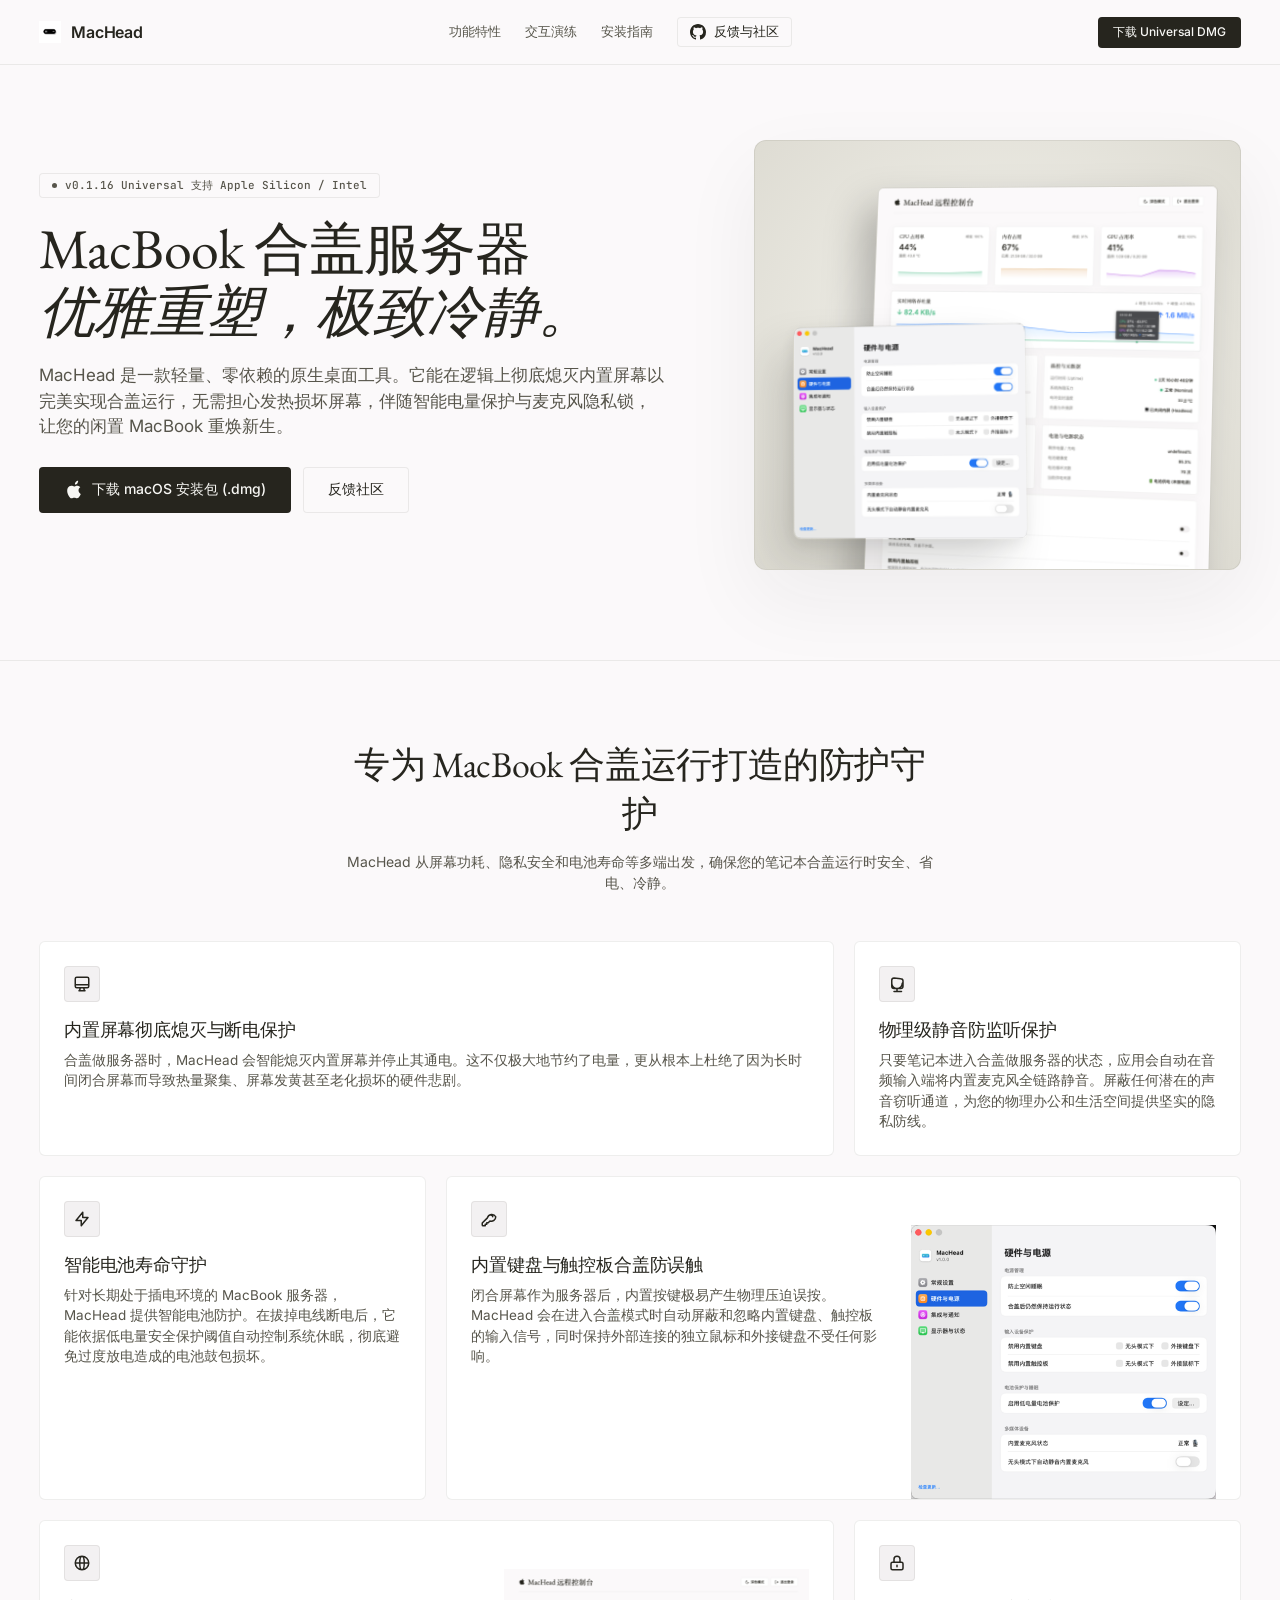
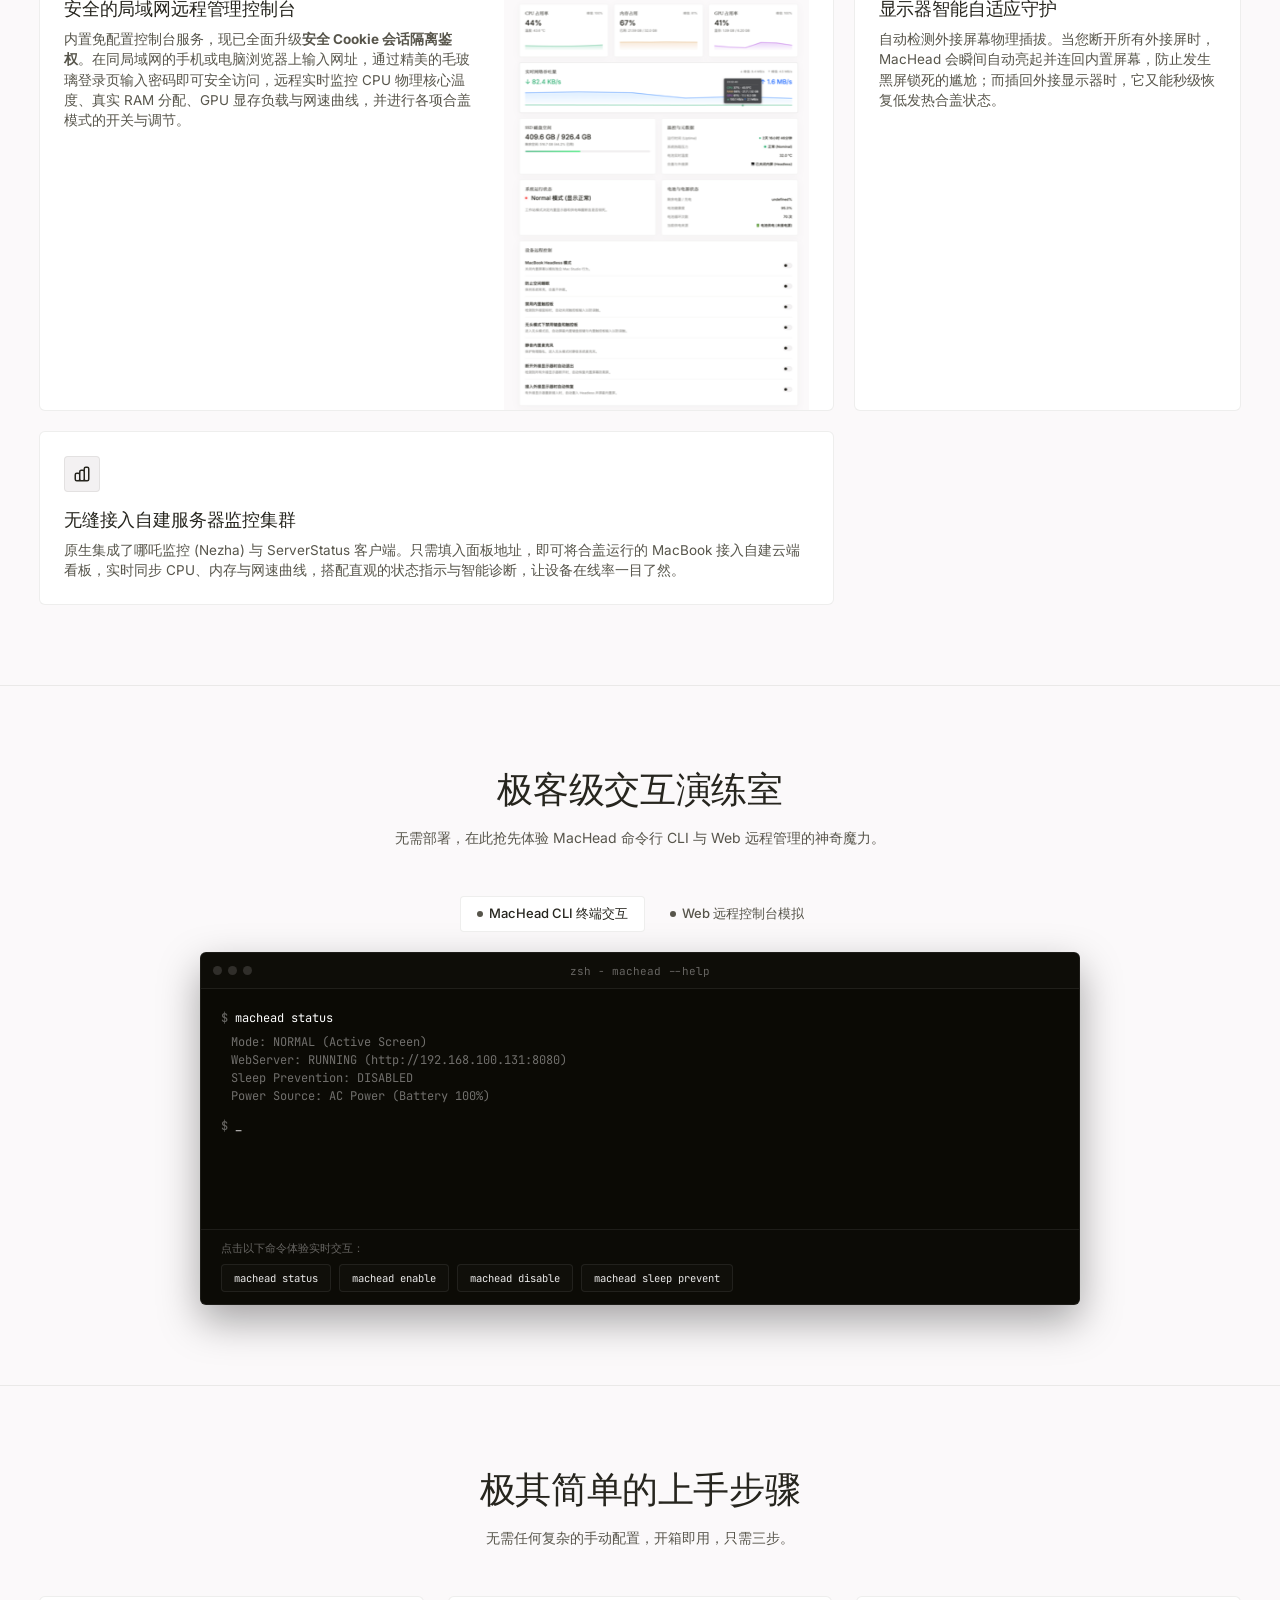
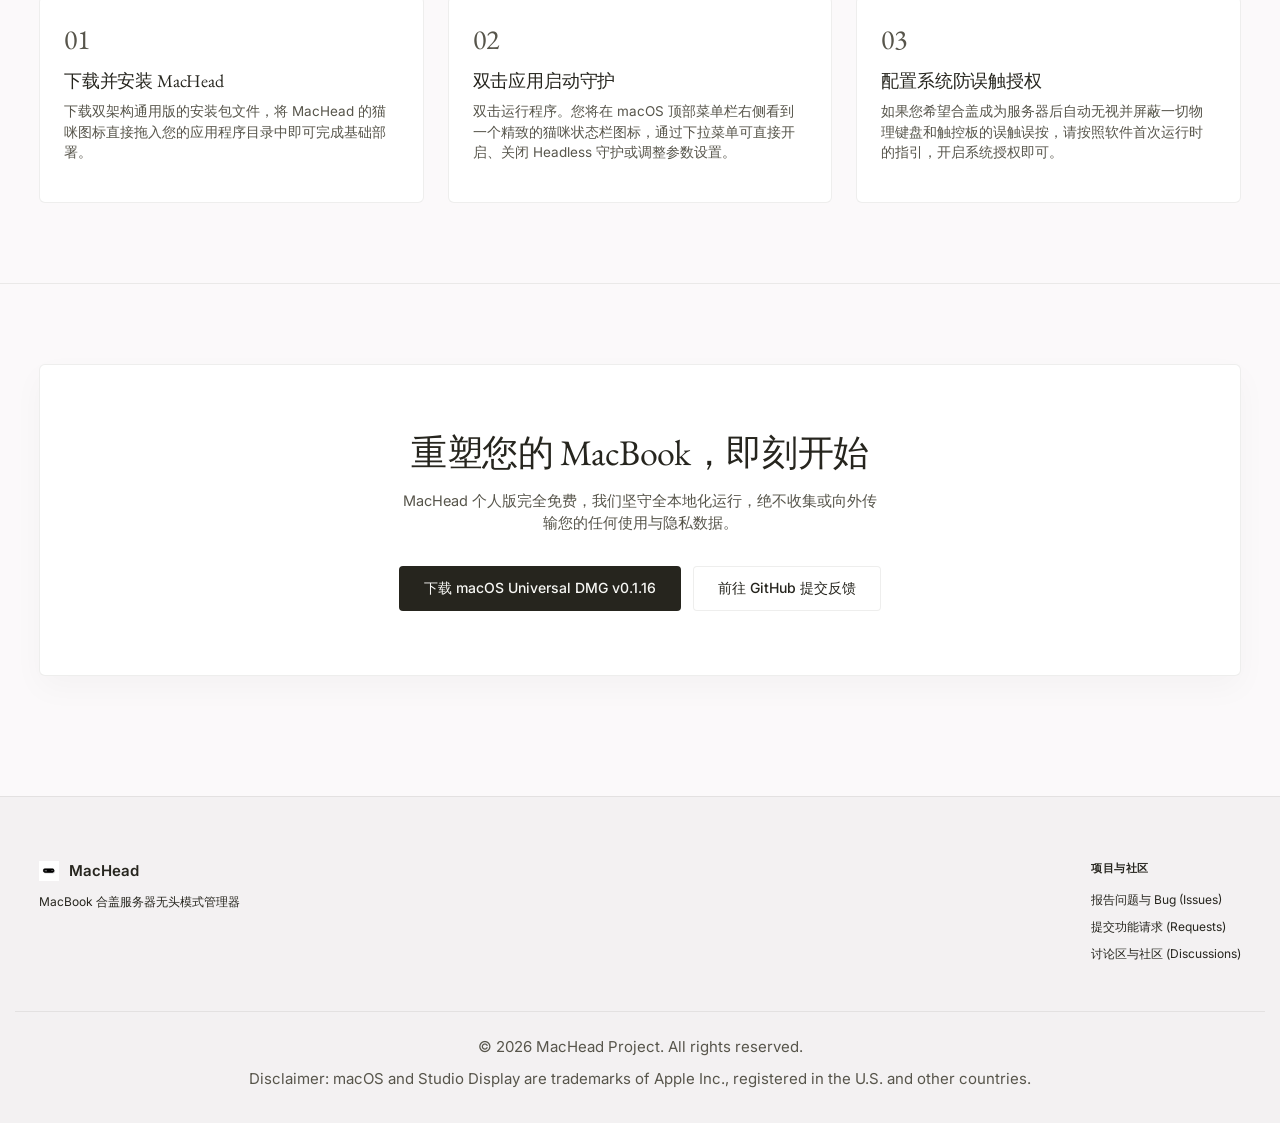
==== commit 2850f24a: "Deploying to gh-pages from @ ox01024/MacHead@b73ea2767aea176666d5ec6778a7d02fca053fb7 🚀" ====
--- a/index.html
+++ b/index.html
@@ -78,8 +78,8 @@
     <noscript>
       <link rel="stylesheet" href="https://fonts.googleapis.com/css2?family=EB+Garamond:ital,wght@0,400;1,400&family=Inter:wght@400;500;600;700&family=JetBrains+Mono:wght@400;500&display=swap">
     </noscript>
-    <script type="module" crossorigin src="./assets/index-C_-TCJTL.js"></script>
-    <link rel="stylesheet" crossorigin href="./assets/index-CMz2RyhF.css">
+    <script type="module" crossorigin src="./assets/index-C91WiZgb.js"></script>
+    <link rel="stylesheet" crossorigin href="./assets/index-CI99qTyW.css">
   </head>
   <body>
     <!-- Header Navigation -->
--- a/assets/index-CI99qTyW.css
+++ b/assets/index-CI99qTyW.css
@@ -0,0 +1 @@
+:root{--color-bg:#fbf9fa;--color-bg-card:#fff;--color-bg-input:#f3f1f2;--color-navbar-bg:#fbf9fad9;--color-border:#26251e14;--color-border-hover:#26251e29;--color-text-main:#26251e;--color-text-muted:#57554b;--color-btn-primary-bg:#26251e;--color-btn-primary-text:#f7f7f4;--color-btn-primary-hover:#000;--font-serif:"EB Garamond", Georgia, "Times New Roman", serif;--font-sans:"Inter", -apple-system, BlinkMacSystemFont, "Segoe UI", Roboto, sans-serif;--font-mono:"JetBrains Mono", sfmono-regular, Consolas, Menlo, monospace}@media (prefers-color-scheme:dark){:root{--color-bg:#14120b;--color-bg-card:#1c1b14;--color-bg-input:#0b0a05;--color-navbar-bg:#14120bd9;--color-border:#edecec14;--color-border-hover:#edecec29;--color-text-main:#edecec;--color-text-muted:#b8b6b6;--color-btn-primary-bg:#edecec;--color-btn-primary-text:#14120b;--color-btn-primary-hover:#fff}}*{box-sizing:border-box;margin:0;padding:0}html{scroll-behavior:smooth;background-color:var(--color-bg);color:var(--color-text-main);font-family:var(--font-sans);-webkit-font-smoothing:antialiased;-webkit-text-size-adjust:100%;-moz-text-size-adjust:100%;text-size-adjust:100%;transition:background-color .3s,color .3s;overflow-x:hidden}section[id]{scroll-margin-top:84px}body{overflow-x:hidden}.container{max-width:1250px;margin:0 auto;padding:0 24px}h1,h2,h3,h4,h5,h6{font-family:var(--font-serif);letter-spacing:-.01em;color:var(--color-text-main);font-weight:400}p{color:var(--color-text-muted);font-size:15px;line-height:1.5}.highlight-text{font-feature-settings:"cswh" 1;font-style:italic}.navbar{z-index:100;background:var(--color-navbar-bg);-webkit-backdrop-filter:blur(12px);border-bottom:1px solid var(--color-border);width:100%;transition:all .3s;position:fixed;top:0;left:0}.nav-container{justify-content:space-between;align-items:center;max-width:1250px;height:64px;margin:0 auto;padding:0 24px;display:flex}.nav-logo{color:var(--color-text-main);align-items:center;gap:10px;text-decoration:none;display:flex}.logo-img{width:22px;height:22px}.logo-text{font-family:var(--font-sans);letter-spacing:-.01em;font-size:16px;font-weight:600}.nav-links{align-items:center;gap:24px;display:flex}.nav-link{color:var(--color-text-muted);align-items:center;gap:6px;font-size:13px;font-weight:400;text-decoration:none;transition:color .15s;display:flex}.nav-link:hover{color:var(--color-text-main)}.github-btn{border:1px solid var(--color-border);color:var(--color-text-main);background:#ffffff08;border-radius:4px;padding:5px 12px}.github-btn:hover{border-color:var(--color-border-hover);background:#ffffff0f}.github-icon{margin-right:2px}.nav-actions{align-items:center;gap:10px;display:flex}.nav-menu-toggle{border:1px solid var(--color-border);cursor:pointer;background:0 0;border-radius:4px;flex-direction:column;justify-content:center;align-items:center;gap:5px;width:40px;height:40px;padding:0;display:none}.menu-bar{background:var(--color-text-main);border-radius:1px;width:16px;height:1.5px;transition:transform .2s;display:block}.nav-menu-toggle.open .menu-bar:first-child{transform:translateY(3.25px)rotate(45deg)}.nav-menu-toggle.open .menu-bar:last-child{transform:translateY(-3.25px)rotate(-45deg)}.btn{font-family:var(--font-sans);cursor:pointer;border:1px solid #0000;border-radius:4px;justify-content:center;align-items:center;gap:8px;font-weight:500;text-decoration:none;transition:all .15s;display:inline-flex}.btn-primary{background:var(--color-btn-primary-bg);color:var(--color-btn-primary-text)}.btn-primary:hover{background:var(--color-btn-primary-hover);transform:translateY(-1px)}.btn-secondary{color:var(--color-text-main);border:1px solid var(--color-border);background:#ffffff05}.btn-secondary:hover{border-color:var(--color-border-hover);background:#ffffff0d}.btn-sm{padding:6px 14px;font-size:12px}.btn-lg{padding:12px 24px;font-size:14px}.hero-section{padding-top:140px;padding-bottom:90px;position:relative}.hero-container{grid-template-columns:1.15fr .85fr;align-items:center;gap:56px;display:grid}.hero-content{flex-direction:column;align-items:flex-start;display:flex}.hero-badge{border:1px solid var(--color-border);background:#ffffff05;border-radius:4px;align-items:center;gap:8px;margin-bottom:20px;padding:4px 12px;display:inline-flex}.badge-dot{background-color:var(--color-text-muted);border-radius:50%;width:5px;height:5px}.badge-text{color:var(--color-text-muted);font-size:11px;font-weight:500;font-family:var(--font-mono)}.hero-title{font-family:var(--font-serif);margin-bottom:20px;font-size:clamp(34px,7.5vw,56px);font-weight:400;line-height:1.12}.hero-desc{color:var(--color-text-muted);max-width:95%;margin-bottom:28px;font-size:17px;line-height:1.48}.hero-actions{flex-wrap:wrap;gap:12px;margin-bottom:24px;display:flex}.hero-command{background:var(--color-bg-input);border:1px solid var(--color-border);border-radius:4px;align-items:center;gap:10px;width:100%;max-width:440px;padding:10px 14px;display:flex}.cmd-prompt{color:var(--color-text-muted);font-family:var(--font-mono);-webkit-user-select:none;user-select:none;font-weight:500}.cmd-text{font-family:var(--font-mono);color:var(--color-text-main);white-space:nowrap;text-overflow:ellipsis;flex:1;font-size:12px;overflow:hidden}.copy-btn{color:var(--color-text-muted);cursor:pointer;background:0 0;border:none;justify-content:center;align-items:center;transition:color .15s;display:flex}.copy-btn:hover{color:var(--color-text-main)}.hero-visual{justify-content:center;align-items:center;display:flex;position:relative}.visual-scene{perspective:1500px;width:100%;max-width:590px;height:430px;transform-style:preserve-3d;background:radial-gradient(circle,#f4f3ed 0%,#dedcd3 100%);border:1px solid #26251e14;border-radius:12px;justify-content:center;align-items:center;display:flex;position:relative;overflow:hidden;box-shadow:0 30px 80px #26251e0f}.scene-glow{pointer-events:none;z-index:1;background:radial-gradient(circle,#ffffff8c 0%,#0000 70%);width:80%;height:80%;position:absolute;top:50%;left:50%;transform:translate(-50%,-50%)}.screenshot-back{z-index:2;border:1px solid #00000014;border-radius:6px;width:72%;height:auto;transition:transform .6s cubic-bezier(.16,1,.3,1),box-shadow .6s;position:absolute;top:10%;right:6%;transform:rotateY(-12deg)rotateX(4deg)rotate(1deg);box-shadow:-15px 20px 40px #00000040}.screenshot-front{z-index:3;border:1px solid #26251e14;border-radius:8px;width:48%;height:auto;transition:transform .6s cubic-bezier(.16,1,.3,1),box-shadow .6s;position:absolute;bottom:8%;left:8%;transform:translateZ(30px)rotateY(-8deg)rotateX(3deg)rotate(-1deg);box-shadow:-20px 25px 45px #26251e29,-2px 5px 15px #26251e14}.visual-scene:hover .screenshot-back{transform:rotateY(-4deg)rotateX(2deg)rotate(.5deg)scale(1.02);box-shadow:-20px 25px 50px #00000052}.visual-scene:hover .screenshot-front{transform:translateZ(60px)rotateY(-3deg)rotateX(1deg)rotate(-.5deg)scale(1.03);box-shadow:-25px 35px 60px #26251e47,-2px 12px 30px #26251e24}.features-section{border-top:1px solid var(--color-border);padding:80px 0}.section-header{text-align:center;max-width:600px;margin:0 auto 48px}.section-title{font-family:var(--font-serif);margin-bottom:12px;font-size:clamp(27px,5.5vw,36px)}.section-subtitle{color:var(--color-text-muted);font-size:14px}.bento-grid{grid-template-columns:repeat(3,1fr);gap:20px;display:grid}.bento-card{background:var(--color-bg-card);border:1px solid var(--color-border);border-radius:6px;flex-direction:column;align-items:flex-start;padding:24px;transition:all .2s;display:flex;overflow:hidden}.bento-card:hover{border-color:var(--color-border-hover);box-shadow:0 6px 24px #0000000a}.bento-w2{grid-column:span 2}.bento-split{grid-template-columns:1.15fr .85fr;align-items:start;gap:28px;display:grid!important}.bento-split-left{flex-direction:column;align-items:flex-start;display:flex}.bento-split-right{justify-content:flex-end;align-items:flex-end;width:100%;margin-top:24px;margin-bottom:-24px;margin-right:-24px;display:flex}.bento-screenshot-wrapper{width:100%;box-shadow:none;background:0 0;border:none}.bento-screenshot{width:100%;height:auto;display:block}.bento-icon-box{background:var(--color-bg-input);border:1px solid var(--color-border);width:36px;height:36px;color:var(--color-text-main);border-radius:4px;justify-content:center;align-items:center;margin-bottom:16px;display:flex}.feature-icon{width:18px;height:18px}.bento-title{font-family:var(--font-serif);margin-bottom:8px;font-size:18px;font-weight:400}.bento-desc{color:var(--color-text-muted);font-size:13.5px}.playground-section{border-top:1px solid var(--color-border);padding:80px 0}.playground-tabs-container{max-width:880px;margin:0 auto}.playground-tabs{justify-content:center;gap:8px;margin-bottom:20px;display:flex}.tab-btn{color:var(--color-text-muted);font-family:var(--font-sans);cursor:pointer;background:0 0;border:1px solid #0000;border-radius:4px;align-items:center;gap:6px;padding:8px 16px;font-size:13px;font-weight:500;transition:all .15s;display:flex}.tab-btn:hover{color:var(--color-text-main)}.tab-btn.active{background:var(--color-bg-card);border-color:var(--color-border);color:var(--color-text-main)}.tab-dot{background-color:var(--color-text-muted);border-radius:50%;width:6px;height:6px}.tab-panel{display:none}.tab-panel.active{display:block}.terminal-window{background:#0b0a05;border:1px solid #edecec14;border-radius:6px;overflow:hidden;box-shadow:0 16px 40px #00000059}.terminal-header{background:#ffffff03;border-bottom:1px solid #edecec14;align-items:center;height:36px;padding:0 12px;display:flex;position:relative}.window-buttons{gap:6px;display:flex}.win-btn{background-color:#edecec26;border-radius:50%;width:9px;height:9px}.window-title{font-family:var(--font-mono);color:#edecec66;font-size:11px;position:absolute;left:50%;transform:translate(-50%)}.terminal-body{font-family:var(--font-mono);color:#edecec;min-height:240px;padding:20px;font-size:12px;line-height:1.5;overflow-y:auto}.terminal-line{margin-bottom:6px}.prompt{color:#edecec66;-webkit-user-select:none;user-select:none;font-weight:500}.input-cmd{color:#fff;font-weight:400}.terminal-output{color:#edecec73;margin-bottom:12px;padding-left:10px}.cursor-blink{color:#edecec;animation:1s step-end infinite blink}@keyframes blink{0%,to{opacity:0}50%{opacity:1}}.terminal-footer{background:#ffffff01;border-top:1px solid #edecec14;padding:12px 20px}.footer-hint{color:#edecec66;margin-bottom:8px;font-size:10.5px;display:block}.terminal-triggers{flex-wrap:wrap;gap:8px;display:flex}.cli-cmd-btn{color:#edecec;font-family:var(--font-mono);cursor:pointer;background:#ffffff05;border:1px solid #edecec14;border-radius:4px;padding:6px 12px;font-size:10.5px;transition:all .15s}.cli-cmd-btn:hover{background:#ffffff0d;border-color:#edecec}.web-mockup{background:var(--color-bg-input);border:1px solid var(--color-border);border-radius:6px;transition:all .3s;overflow:hidden;box-shadow:0 16px 40px #0000001a}.web-mockup[data-mock-theme=light]{--color-bg:#fbf9fa;--color-bg-card:#fff;--color-bg-input:#f3f1f2;--color-border:#26251e14;--color-border-hover:#26251e29;--color-text-main:#26251e;--color-text-muted:#26251e8c}.web-mockup[data-mock-theme=dark]{--color-bg:#14120b;--color-bg-card:#1c1b14;--color-bg-input:#0b0a05;--color-border:#edecec14;--color-border-hover:#edecec29;--color-text-main:#edecec;--color-text-muted:#edecec8c}.web-mockup-header{border-bottom:1px solid var(--color-border);background:#ffffff03;align-items:center;height:36px;padding:0 12px;display:flex}.web-mockup-address{border:1px solid var(--color-border);height:24px;font-family:var(--font-mono);color:var(--color-text-muted);background:#0000000a;border-radius:4px;align-items:center;width:100%;max-width:280px;margin:0 auto;padding:0 10px;font-size:10.5px;display:flex}.web-mockup-body{background:var(--color-bg);min-height:240px;padding:20px}.web-dash-card{background:var(--color-bg-card);border:1px solid var(--color-border);border-radius:4px;padding:14px}.gauge-small{flex-direction:column;align-items:center;display:flex}.gauge-label{color:var(--color-text-muted);font-size:9px}.web-grid{grid-template-columns:1fr 1fr;gap:14px;margin-top:14px;display:grid}.web-toggle-row{border-bottom:1px solid var(--color-border);justify-content:space-between;align-items:center;padding:10px 0;font-size:11.5px;display:flex}.web-toggle-row:last-child{border-bottom:none}.switch-mini{width:28px;height:16px;display:inline-block;position:relative}.switch-mini input{opacity:0;width:0;height:0}.slider-mini{cursor:pointer;background-color:var(--color-bg-input);border:1px solid var(--color-border);border-radius:16px;transition:all .15s;position:absolute;inset:0}.slider-mini:before{content:"";background-color:var(--color-text-main);border-radius:50%;width:10px;height:10px;transition:all .15s;position:absolute;bottom:2px;left:2px}input:checked+.slider-mini{background-color:var(--color-text-main);border-color:var(--color-text-main)}input:checked+.slider-mini:before{background-color:var(--color-bg);transform:translate(12px)}.install-section{border-top:1px solid var(--color-border);padding:80px 0}.install-steps{grid-template-columns:repeat(3,1fr);gap:24px;margin-top:24px;display:grid}.step-card{background:var(--color-bg-card);border:1px solid var(--color-border);border-radius:6px;padding:24px;position:relative}.step-num{font-family:var(--font-serif);color:var(--color-text-muted);margin-bottom:12px;font-size:28px}.step-title{font-family:var(--font-serif);margin-bottom:8px;font-size:18px;font-weight:400}.step-desc{color:var(--color-text-muted);margin-bottom:16px;font-size:13.5px}.step-link{color:var(--color-text-main);font-size:12.5px;font-weight:500;text-decoration:underline}.code-block-container{background:var(--color-bg-input);border:1px solid var(--color-border);border-radius:4px;padding:8px 12px;overflow-x:auto}.code-block-container pre code{font-family:var(--font-mono);color:var(--color-text-main);font-size:11px}.cta-section{border-top:1px solid var(--color-border);padding:80px 0 120px}.cta-card{background:var(--color-bg-card);border:1px solid var(--color-border);text-align:center;border-radius:6px;padding:64px 32px;box-shadow:0 12px 32px #00000008}.cta-title{font-family:var(--font-serif);margin-bottom:12px;font-size:clamp(27px,5.5vw,36px)}.cta-desc{max-width:480px;margin:0 auto 32px;font-size:14.5px}.cta-actions{flex-wrap:wrap;justify-content:center;gap:12px;display:flex}.footer{background:var(--color-bg-input);border-top:1px solid var(--color-border);padding:64px 0 32px;transition:all .3s}.footer-container{justify-content:space-between;margin-bottom:48px;display:flex}.footer-logo{font-family:var(--font-sans);align-items:center;gap:10px;margin-bottom:12px;font-size:15px;font-weight:600;display:flex}.footer-logo-img{width:20px;height:20px}.footer-tagline{color:var(--color-text-secondary);font-size:12px}.footer-links-group{flex-direction:column;align-items:flex-start;gap:10px;display:flex}.group-title{text-transform:uppercase;letter-spacing:.05em;color:var(--color-text-main);margin-bottom:6px;font-size:11px;font-weight:600}.footer-links-group a{color:var(--color-text-secondary);font-size:12px;text-decoration:none;transition:color .15s}.footer-links-group a:hover{color:var(--color-text-main)}.footer-bottom{border-top:1px solid var(--color-border);color:var(--color-text-secondary);text-align:center;flex-direction:column;justify-content:space-between;align-items:center;gap:10px;padding-top:24px;font-size:11px;display:flex}@media (prefers-reduced-motion:no-preference){@supports (animation-timeline:view()) and (animation-range:entry){@keyframes fade-in-up{0%{opacity:0;transform:translateY(30px)}to{opacity:1;transform:translateY(0)}}.scroll-effect{animation:cubic-bezier(.16,1,.3,1) both fade-in-up;animation-timeline:view();animation-range:entry 10% cover 30%}}}.no-supports-scroll-reveal{opacity:0;transition:opacity .5s cubic-bezier(.16,1,.3,1),transform .5s cubic-bezier(.16,1,.3,1);transform:translateY(15px)}.no-supports-scroll-reveal.reveal-active{opacity:1;transform:translateY(0)}@media (width<=968px){.hero-container{text-align:center;grid-template-columns:1fr;gap:36px}.hero-content{align-items:center}.hero-actions{justify-content:center}.hero-command{margin:0 auto}.hero-desc{max-width:100%}.bento-grid{grid-template-columns:1fr}.bento-w2{grid-column:span 1}.bento-split{gap:20px;grid-template-columns:1fr!important}.install-steps{grid-template-columns:1fr}.footer-container{text-align:center;flex-direction:column;align-items:center;gap:32px}.footer-links-group{align-items:center}}@media (width<=768px){.nav-menu-toggle{display:flex}.nav-links{background:var(--color-bg);border-bottom:1px solid var(--color-border);flex-direction:column;align-items:stretch;gap:0;padding:8px 24px 16px;display:none;position:fixed;top:64px;left:0;right:0;box-shadow:0 16px 32px #00000014}.nav-links.open{display:flex}.nav-link{border-bottom:1px solid var(--color-border);padding:13px 0;font-size:15px}.nav-link:last-child{border-bottom:none}.github-btn{border-radius:4px;justify-content:center;margin-top:12px;padding:11px 12px}}@media (width<=640px){.container{padding:0 20px}.nav-container{padding:0 16px}.hero-section{padding-top:104px;padding-bottom:56px}.hero-actions{flex-direction:column;width:100%}.hero-actions .btn{width:100%}.visual-scene{height:320px}.features-section,.playground-section,.install-section{padding:56px 0}.cta-section{padding:56px 0 88px}.cta-card{padding:44px 20px}.cta-actions{flex-direction:column;align-items:stretch}.cli-cmd-btn{padding:9px 14px}.terminal-body{min-height:200px;padding:16px}.web-mockup-body{padding:16px!important}.web-grid{grid-template-columns:1fr}.gauge-container{row-gap:16px;flex-wrap:wrap!important}.gauge-card{flex:42%!important}#web-login-pass{font-size:16px!important}}@media (width<=380px){#download-header-link{padding:6px 9px;font-size:11px}}.web-dash-card-title{justify-content:space-between;align-items:center;margin-bottom:6px;display:flex}.web-dash-card-subtitle{color:var(--color-text-muted);margin-bottom:6px;font-size:10px}.web-progress-bar-container{background-color:var(--color-bg-input);border:1px solid var(--color-border);border-radius:3px;width:100%;height:5px;margin-top:6px;overflow:hidden}.web-progress-bar{border-radius:3px;height:100%}.web-progress-bar.green{background:linear-gradient(90deg,#42b883,#38ef7d)}.web-meta-table{border-collapse:collapse;width:100%;font-size:11px}.web-meta-table td{border-bottom:1px solid #ffffff05;padding:4px 0}.web-meta-table tr:last-child td{border-bottom:none}.web-meta-table td.label{color:var(--color-text-muted)}.web-meta-table td.val{text-align:right;color:var(--color-text-main);font-weight:500}.web-alert-box{flex-direction:column;gap:8px;width:100%;margin-bottom:12px;display:flex}.web-alert{border:1px solid #0000;border-radius:4px;align-items:center;gap:8px;padding:8px 12px;font-size:11px;animation:.3s fadeIn;display:flex}.web-alert.warning{color:var(--color-text-main);background-color:#e0a96d1a;border-color:#e0a96d33}.web-sparkline-container{opacity:.8;width:100%;height:30px;margin-top:8px}.web-sparkline-path{fill:none;stroke-width:1.5px;stroke-linecap:round;stroke-linejoin:round}.web-sparkline-fill{stroke:none}
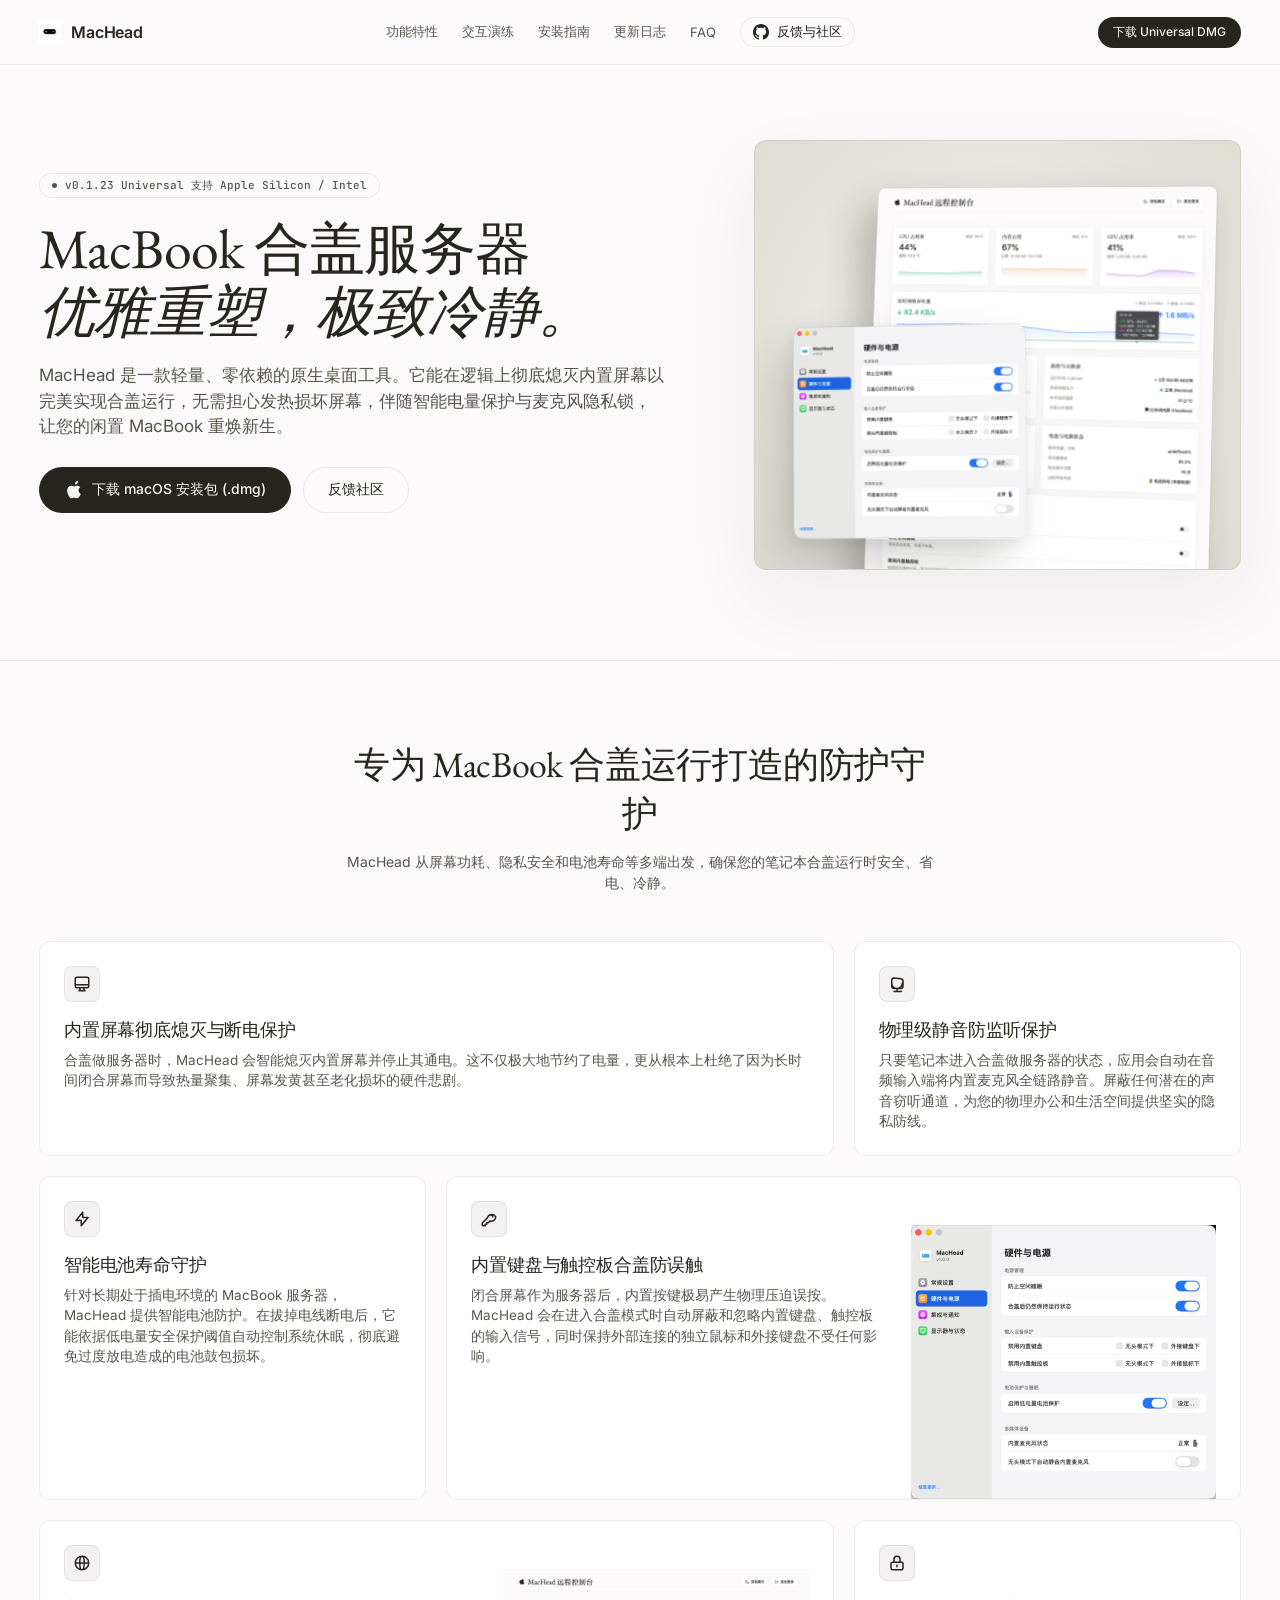
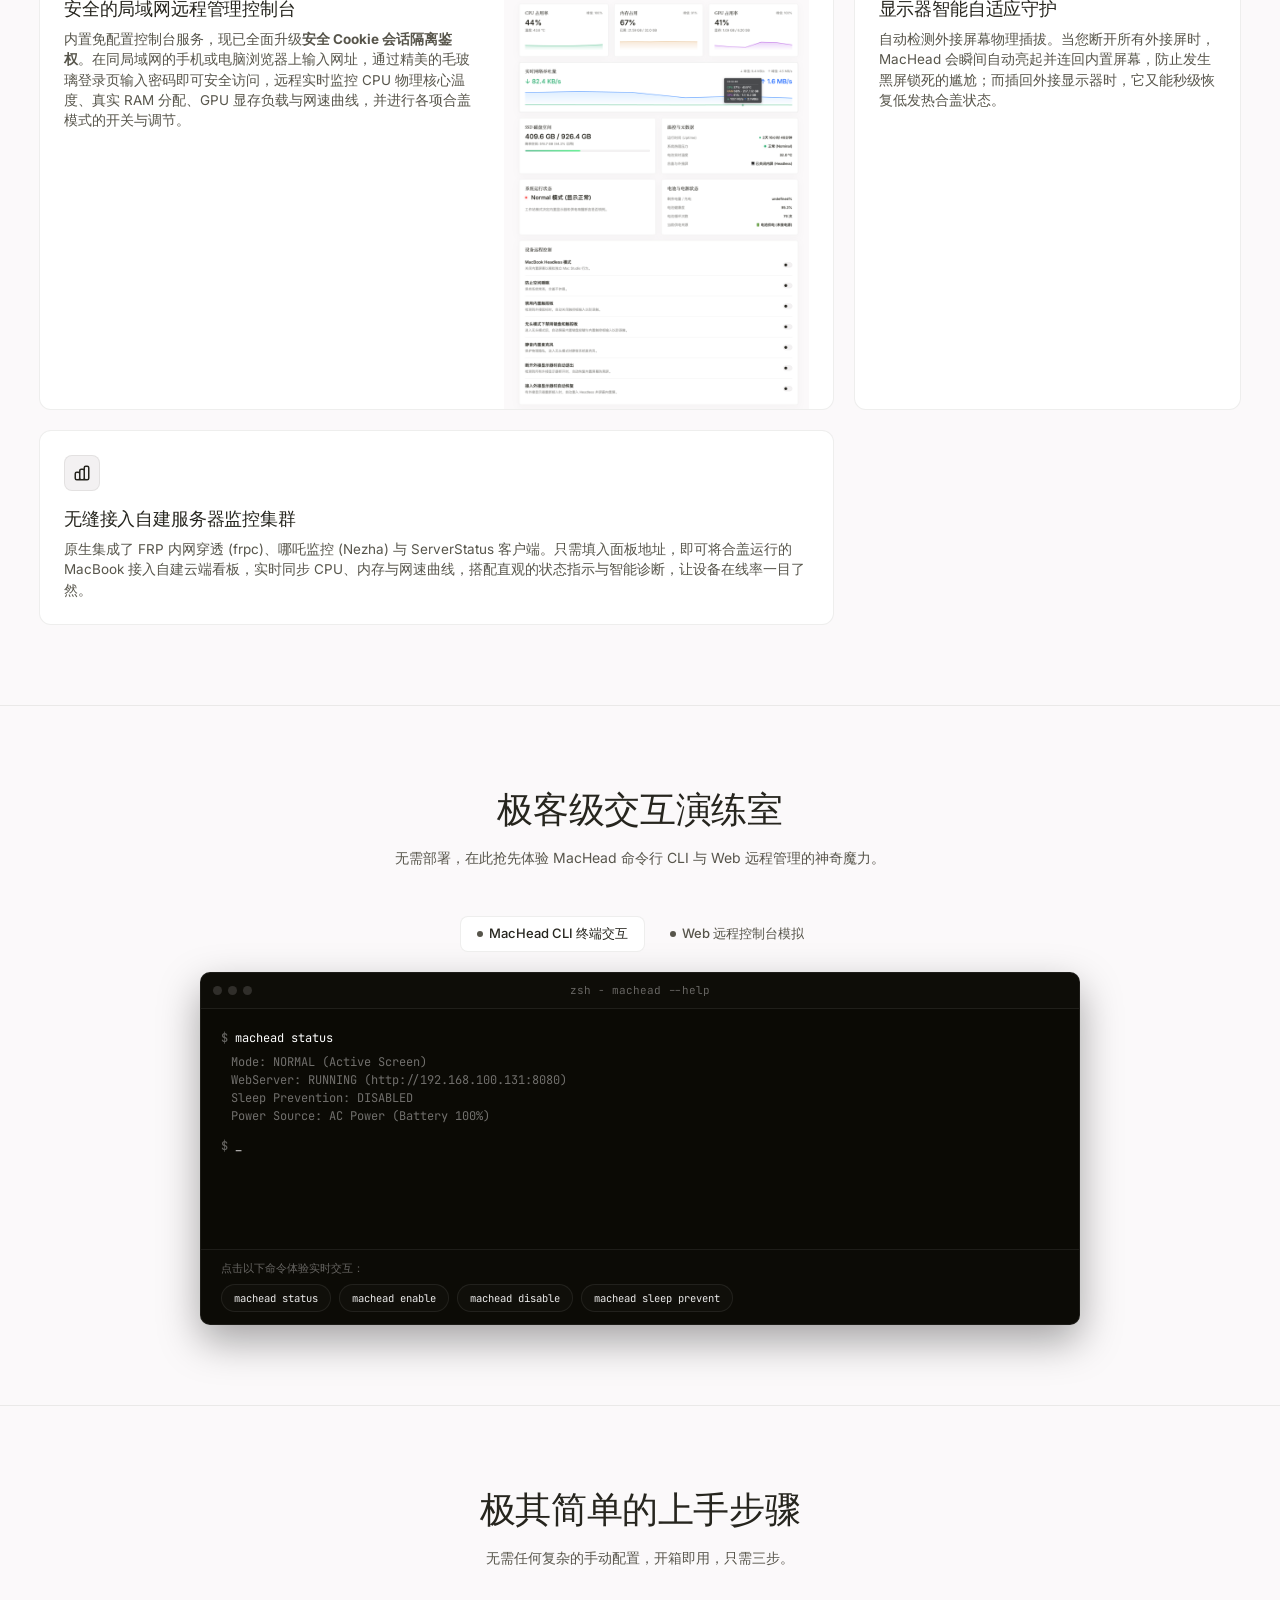
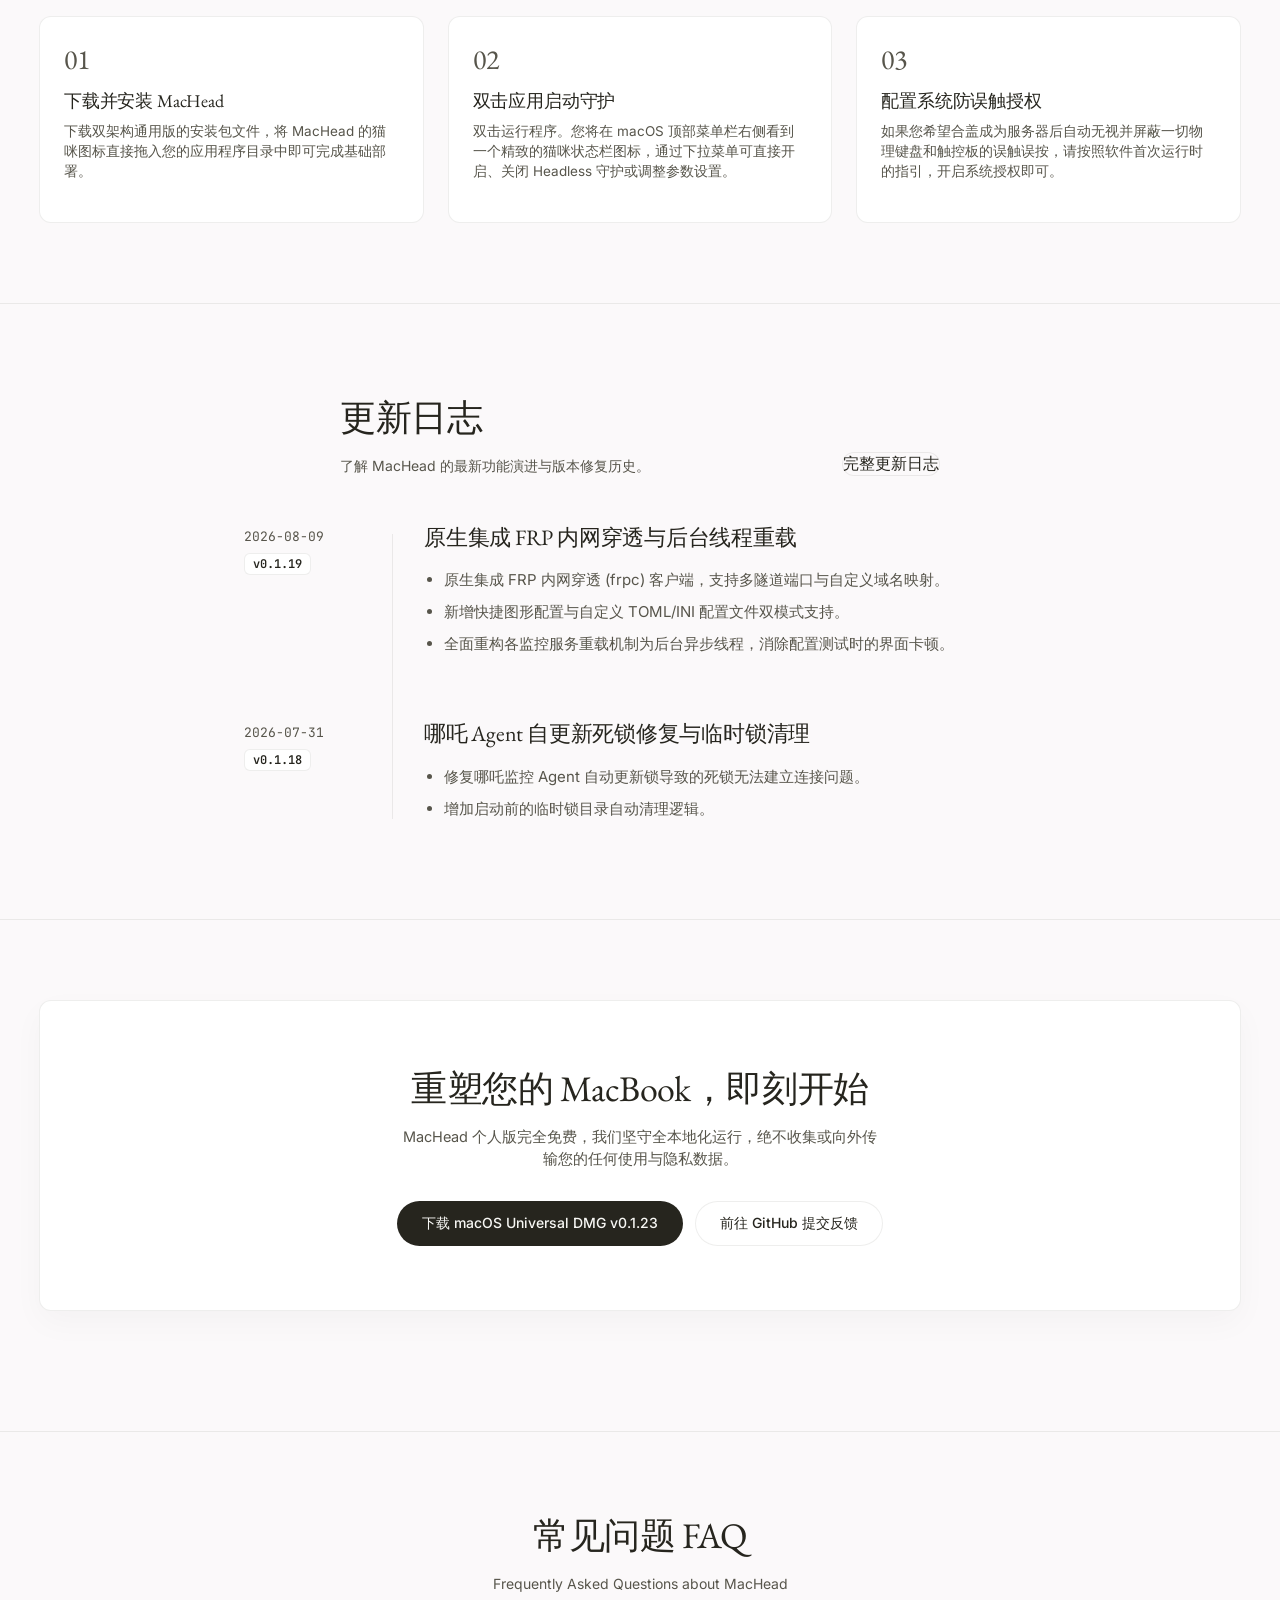
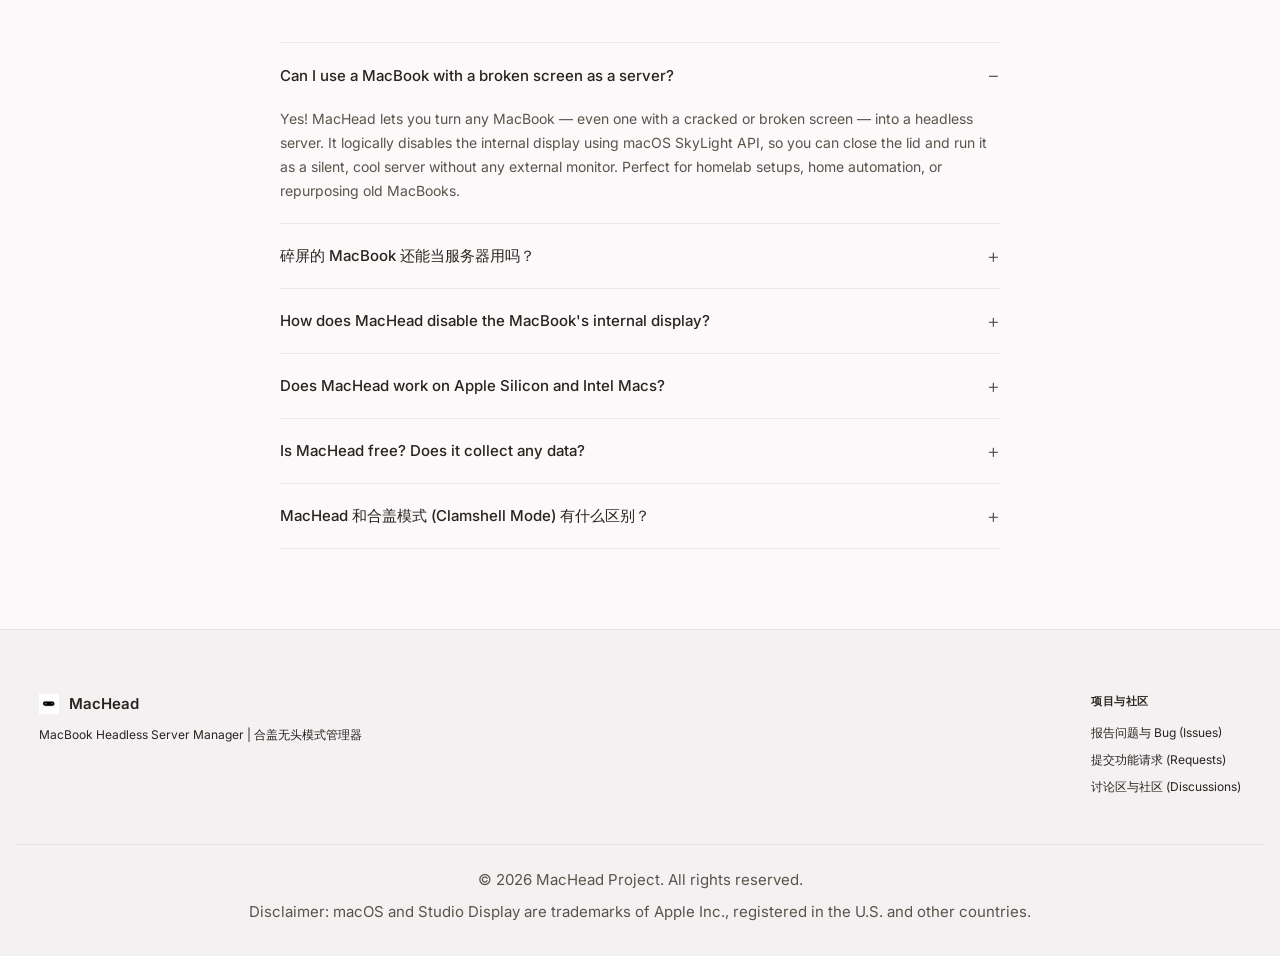
==== commit ad2005d3: "Deploying to gh-pages from @ ox01024/MacHead@c2a18ecae9af378b05a51e0e802d911e590b11bf 🚀" ====
--- a/index.html
+++ b/index.html
@@ -1,38 +1,42 @@
 <!doctype html>
-<html lang="zh-CN">
+<html lang="zh-CN" prefix="og: https://ogp.me/ns#">
   <head>
     <meta charset="UTF-8" />
     <link rel="icon" type="image/png" href="./logo.png" />
     <meta name="viewport" content="width=device-width, initial-scale=1.0" />
     
     <!-- SEO Meta Tags -->
-    <title>MacHead - MacBook 合盖无头服务器管理工具 | macOS Headless Mode</title>
-    <meta name="description" content="MacHead 是一款轻量、零依赖的 macOS 原生工具：合盖后安全熄灭内置屏幕、自动静音麦克风、防休眠并守护电池，让闲置 MacBook 变身冷静省电的 Headless 无头服务器。支持 Apple Silicon 与 Intel，免费下载。" />
-    <meta name="keywords" content="MacBook, Headless, Clamshell, Server, macOS, SkyLight API, Open Source, 软路由, 合盖不休眠, 服务器" />
+    <title>MacHead：碎屏 MacBook 变身无头服务器（免费开源）</title>
+    <meta name="description" content="免费开源的 macOS 工具：让闲置/碎屏 MacBook 合盖变身无头服务器，关闭内屏、静音麦克风、防误触、电池守护。Free, open-source, Apple Silicon + Intel." />
+    <meta name="keywords" content="MacHead, macbook headless mode, macbook headless server, broken screen macbook server, disable macbook internal display, macbook clamshell server, turn macbook into server, macbook 无头模式, macbook 碎屏改造服务器, 合盖不休眠, macOS headless, homelab macbook, SkyLight API, 软路由" />
     <link rel="canonical" href="https://headlessmac.com/" />
     <meta name="robots" content="index, follow, max-image-preview:large, max-snippet:-1" />
     <meta name="theme-color" content="#fbf9fa" media="(prefers-color-scheme: light)" />
     <meta name="theme-color" content="#14120b" media="(prefers-color-scheme: dark)" />
     <link rel="apple-touch-icon" href="./logo.png" />
+    <link rel="alternate" hreflang="zh-CN" href="https://headlessmac.com/" />
+    <link rel="alternate" hreflang="en" href="https://headlessmac.com/" />
+    <link rel="alternate" hreflang="x-default" href="https://headlessmac.com/" />
     <script src="./telemetry.js" defer></script>
 
     <!-- Open Graph / Facebook -->
     <meta property="og:locale" content="zh_CN" />
+    <meta property="og:locale:alternate" content="en_US" />
     <meta property="og:type" content="website" />
-    <meta property="og:title" content="MacHead - MacBook 合盖无头服务器管理工具 | macOS Headless Mode" />
-    <meta property="og:description" content="MacHead 是一款轻量、零依赖的 macOS 原生工具：合盖后安全熄灭内置屏幕、自动静音麦克风、防休眠并守护电池，让闲置 MacBook 变身冷静省电的 Headless 无头服务器。支持 Apple Silicon 与 Intel，免费下载。" />
+    <meta property="og:title" content="MacHead - Turn MacBook into Headless Server" />
+    <meta property="og:description" content="Free macOS tool to turn any MacBook (broken screen OK) into a silent headless server. Disable display, auto-mute mic, prevent sleep & guard battery. Apple Silicon + Intel." />
     <meta property="og:url" content="https://headlessmac.com/" />
     <meta property="og:site_name" content="MacHead" />
     <meta property="og:image" content="https://headlessmac.com/machead_hero_v0.1.14.png" />
     <meta property="og:image:width" content="1360" />
     <meta property="og:image:height" content="1224" />
     <meta property="og:image:type" content="image/png" />
-    <meta property="og:image:alt" content="MacHead macOS 应用偏好设置界面截图" />
+    <meta property="og:image:alt" content="MacHead macOS app preferences UI showing headless mode controls" />
 
     <!-- Twitter -->
     <meta name="twitter:card" content="summary_large_image" />
-    <meta name="twitter:title" content="MacHead - MacBook 合盖无头服务器管理工具 | macOS Headless Mode" />
-    <meta name="twitter:description" content="MacHead 是一款轻量、零依赖的 macOS 原生工具：合盖后安全熄灭内置屏幕、自动静音麦克风、防休眠并守护电池，让闲置 MacBook 变身冷静省电的 Headless 无头服务器。支持 Apple Silicon 与 Intel，免费下载。" />
+    <meta name="twitter:title" content="MacHead - Turn Any MacBook into a Headless Server" />
+    <meta name="twitter:description" content="Broken MacBook screen? Turn it into a silent, cool headless server with MacHead. Free, open-source, zero dependencies. Apple Silicon + Intel." />
     <meta name="twitter:image" content="https://headlessmac.com/machead_hero_v0.1.14.png" />
 
     <!-- Structured Data (JSON-LD) -->
@@ -41,22 +45,27 @@
         "@context": "https://schema.org",
         "@type": "SoftwareApplication",
         "name": "MacHead",
-        "operatingSystem": "macOS",
+        "alternateName": ["MacHead Headless Server Manager", "MacBook 无头服务器管理工具"],
+        "operatingSystem": "macOS 13.0+",
         "applicationCategory": "UtilityApplication",
         "offers": {
           "@type": "Offer",
           "price": "0.00",
-          "priceCurrency": "USD"
+          "priceCurrency": "USD",
+          "availability": "https://schema.org/InStock"
         },
-        "description": "MacHead 是一款轻量、零依赖的 macOS 原生工具：合盖后安全熄灭内置屏幕、自动静音麦克风、防休眠并守护电池，让闲置 MacBook 变身冷静省电的 Headless 无头服务器。",
-        "inLanguage": "zh-CN",
-        "downloadUrl": "https://releases.headlessmac.com/MacHead-v0.1.14-macos-universal.dmg",
+        "description": "Free, lightweight macOS tool that transforms any MacBook into a headless server. Disables internal display via SkyLight API, auto-mutes microphone, prevents sleep, and protects battery health.",
+        "inLanguage": ["zh-CN", "en"],
+        "downloadUrl": "https://releases.headlessmac.com/latest.dmg",
+        "installUrl": "https://headlessmac.com/",
         "screenshot": "https://headlessmac.com/machead_hero_v0.1.14.png",
-        "softwareVersion": "v0.1.14",
+        "softwareVersion": "0.1.23",
+        "processorRequirements": "Apple Silicon (M1/M2/M3/M4) or Intel x86_64",
         "publisher": {
           "@type": "Organization",
           "name": "MacHead Project",
-          "url": "https://headlessmac.com"
+          "url": "https://headlessmac.com",
+          "logo": "https://headlessmac.com/logo.png"
         }
       }
     </script>
@@ -65,8 +74,57 @@
         "@context": "https://schema.org",
         "@type": "WebSite",
         "name": "MacHead",
+        "alternateName": "HeadlessMac",
         "url": "https://headlessmac.com/",
-        "inLanguage": "zh-CN"
+        "inLanguage": ["zh-CN", "en"]
+      }
+    </script>
+    <script type="application/ld+json">
+      {
+        "@context": "https://schema.org",
+        "@type": "FAQPage",
+        "mainEntity": [
+          {
+            "@type": "Question",
+            "name": "Can I use a MacBook with a broken screen as a server?",
+            "acceptedAnswer": {
+              "@type": "Answer",
+              "text": "Yes! MacHead lets you turn any MacBook — even one with a cracked or broken screen — into a headless server. It logically disables the internal display using macOS SkyLight API, so you can close the lid and run it as a silent, cool server without any external monitor."
+            }
+          },
+          {
+            "@type": "Question",
+            "name": "How does MacHead disable the MacBook's internal display?",
+            "acceptedAnswer": {
+              "@type": "Answer",
+              "text": "MacHead uses Apple's native SkyLight framework private API to logically cut off the internal display signal at the system level. This is not simply turning down brightness — it completely stops the display from receiving power, preventing heat buildup under the closed lid."
+            }
+          },
+          {
+            "@type": "Question",
+            "name": "Does MacHead work on both Apple Silicon and Intel Macs?",
+            "acceptedAnswer": {
+              "@type": "Answer",
+              "text": "Yes, MacHead ships as a Universal binary that natively supports both Apple Silicon (M1, M2, M3, M4) and Intel-based Macs running macOS Monterey (12.0) or later."
+            }
+          },
+          {
+            "@type": "Question",
+            "name": "Is MacHead free and open source?",
+            "acceptedAnswer": {
+              "@type": "Answer",
+              "text": "Yes, MacHead is 100% free under the Apache 2.0 license. Telemetry is anonymous and fully optional — you can turn it off in preferences at any time. The web dashboard only operates on your local network (LAN)."
+            }
+          },
+          {
+            "@type": "Question",
+            "name": "碎屏的 MacBook 还能当服务器用吗？",
+            "acceptedAnswer": {
+              "@type": "Answer",
+              "text": "可以！MacHead 可以将任何 MacBook（包括碎屏的）变成无头服务器。它通过 macOS SkyLight API 在逻辑层彻底关闭内置屏幕，合盖即可安静、低温运行，无需外接显示器。"
+            }
+          }
+        ]
       }
     </script>
     
@@ -78,8 +136,8 @@
     <noscript>
       <link rel="stylesheet" href="https://fonts.googleapis.com/css2?family=EB+Garamond:ital,wght@0,400;1,400&family=Inter:wght@400;500;600;700&family=JetBrains+Mono:wght@400;500&display=swap">
     </noscript>
-    <script type="module" crossorigin src="./assets/index-C91WiZgb.js"></script>
-    <link rel="stylesheet" crossorigin href="./assets/index-CI99qTyW.css">
+    <script type="module" crossorigin src="./assets/main-Bl6CWkZu.js"></script>
+    <link rel="stylesheet" crossorigin href="./assets/main-BSjP5-_b.css">
   </head>
   <body>
     <!-- Header Navigation -->
@@ -93,6 +151,8 @@
           <a itemprop="url" href="/#features" class="nav-link"><span itemprop="name">功能特性</span></a>
           <a itemprop="url" href="/#playground" class="nav-link"><span itemprop="name">交互演练</span></a>
           <a itemprop="url" href="/#install" class="nav-link"><span itemprop="name">安装指南</span></a>
+          <a itemprop="url" href="/changelog" class="nav-link"><span itemprop="name">更新日志</span></a>
+          <a itemprop="url" href="/#faq" class="nav-link"><span itemprop="name">FAQ</span></a>
           <a itemprop="url" href="https://github.com/ox01024/MacHead-Feedback/issues" target="_blank" rel="noopener" class="nav-link github-btn">
             <svg class="github-icon" viewBox="0 0 16 16" width="16" height="16" fill="currentColor">
               <path d="M8 0C3.58 0 0 3.58 0 8c0 3.54 2.29 6.53 5.47 7.59.4.07.55-.17.55-.38 0-.19-.01-.82-.01-1.49-2.01.37-2.53-.49-2.69-.94-.09-.23-.48-.94-.82-1.13-.28-.15-.68-.52-.01-.53.63-.01 1.08.58 1.23.82.72 1.21 1.87.87 2.33.66.07-.52.28-.87.51-1.07-1.78-.2-3.64-.89-3.64-3.95 0-.87.31-1.59.82-2.15-.08-.2-.36-1.02.08-2.12 0 0 .67-.21 2.2.82.64-.18 1.32-.27 2-.27.68 0 1.36.09 2 .27 1.53-1.04 2.2-.82 2.2-.82.44 1.1.16 1.92.08 2.12.51.56.82 1.27.82 2.15 0 3.07-1.87 3.75-3.65 3.95.29.25.54.73.54 1.48 0 1.07-.01 1.93-.01 2.2 0 .21.15.46.55.38A8.013 8.013 0 0016 8c0-4.42-3.58-8-8-8z"></path>
@@ -118,7 +178,7 @@
           <div class="hero-content">
             <div class="hero-badge animate-fade-in">
               <span class="badge-dot"></span>
-              <span class="badge-text">v0.1.16 Universal 支持 Apple Silicon / Intel</span>
+              <span class="badge-text">v0.1.18 Universal 支持 Apple Silicon / Intel</span>
             </div>
             <h1 class="hero-title animate-slide-up">
               MacBook 合盖服务器<br/>
@@ -260,7 +320,7 @@
               </div>
               <div class="bento-content">
                 <h3 class="bento-title">无缝接入自建服务器监控集群</h3>
-                <p class="bento-desc">原生集成了哪吒监控 (Nezha) 与 ServerStatus 客户端。只需填入面板地址，即可将合盖运行的 MacBook 接入自建云端看板，实时同步 CPU、内存与网速曲线，搭配直观的状态指示与智能诊断，让设备在线率一目了然。</p>
+                <p class="bento-desc">原生集成了 FRP 内网穿透 (frpc)、哪吒监控 (Nezha) 与 ServerStatus 客户端。只需填入面板地址，即可将合盖运行的 MacBook 接入自建云端看板，实时同步 CPU、内存与网速曲线，搭配直观的状态指示与智能诊断，让设备在线率一目了然。</p>
               </div>
             </div>
           </div>
@@ -666,6 +726,51 @@
         </div>
       </section>
 
+      <!-- Changelog Preview Section -->
+      <section id="changelog" class="changelog-section scroll-effect">
+        <div class="container container-narrow">
+          <div class="section-header text-left" style="display: flex; justify-content: space-between; align-items: flex-end; flex-wrap: wrap; gap: 16px;">
+            <div>
+              <h2 class="section-title">更新日志</h2>
+              <p class="section-subtitle">了解 MacHead 的最新功能演进与版本修复历史。</p>
+            </div>
+            <a href="/changelog" class="btn btn-secondary btn-md">完整更新日志</a>
+          </div>
+
+          <!-- Homepage Preview (Latest 2 Releases, No per-item download buttons) -->
+          <div class="changelog-feed">
+            <article class="changelog-entry">
+              <div class="changelog-meta">
+                <time class="changelog-date">2026-08-09</time>
+                <span class="changelog-version-tag">v0.1.19</span>
+              </div>
+              <div class="changelog-body">
+                <h3 class="changelog-title">原生集成 FRP 内网穿透与后台线程重载</h3>
+                <ul class="changelog-bullets">
+                  <li>原生集成 FRP 内网穿透 (frpc) 客户端，支持多隧道端口与自定义域名映射。</li>
+                  <li>新增快捷图形配置与自定义 TOML/INI 配置文件双模式支持。</li>
+                  <li>全面重构各监控服务重载机制为后台异步线程，消除配置测试时的界面卡顿。</li>
+                </ul>
+              </div>
+            </article>
+
+            <article class="changelog-entry">
+              <div class="changelog-meta">
+                <time class="changelog-date">2026-07-31</time>
+                <span class="changelog-version-tag">v0.1.18</span>
+              </div>
+              <div class="changelog-body">
+                <h3 class="changelog-title">哪吒 Agent 自更新死锁修复与临时锁清理</h3>
+                <ul class="changelog-bullets">
+                  <li>修复哪吒监控 Agent 自动更新锁导致的死锁无法建立连接问题。</li>
+                  <li>增加启动前的临时锁目录自动清理逻辑。</li>
+                </ul>
+              </div>
+            </article>
+          </div>
+        </div>
+      </section>
+
       <!-- Call To Action Section (Radial Glow) -->
       <section class="cta-section scroll-effect">
         <div class="container">
@@ -681,6 +786,42 @@
       </section>
     </main>
 
+    <!-- FAQ Section for SEO (bilingual crawlable content) -->
+    <section class="faq-section scroll-effect" id="faq">
+      <div class="container">
+        <div class="section-header">
+          <h2 class="section-title">常见问题 FAQ</h2>
+          <p class="section-subtitle">Frequently Asked Questions about MacHead</p>
+        </div>
+        <div class="faq-list">
+          <details class="faq-item" open>
+            <summary class="faq-question">Can I use a MacBook with a broken screen as a server?</summary>
+            <p class="faq-answer">Yes! MacHead lets you turn any MacBook — even one with a cracked or broken screen — into a headless server. It logically disables the internal display using macOS SkyLight API, so you can close the lid and run it as a silent, cool server without any external monitor. Perfect for homelab setups, home automation, or repurposing old MacBooks.</p>
+          </details>
+          <details class="faq-item">
+            <summary class="faq-question">碎屏的 MacBook 还能当服务器用吗？</summary>
+            <p class="faq-answer">可以！MacHead 可以将任何 MacBook（包括碎屏的）变成无头服务器。它通过 macOS SkyLight API 在逻辑层彻底关闭内置屏幕，合盖即可安静、低温运行，无需外接显示器。非常适合家庭实验室、智能家居或旧 MacBook 再利用。</p>
+          </details>
+          <details class="faq-item">
+            <summary class="faq-question">How does MacHead disable the MacBook's internal display?</summary>
+            <p class="faq-answer">MacHead uses Apple's native SkyLight framework private API to logically cut off the internal display signal at the system level. This is not simply turning down brightness — it completely stops the display from receiving power, preventing heat buildup under the closed lid. This approach is safer and more thorough than clamshell mode workarounds.</p>
+          </details>
+          <details class="faq-item">
+            <summary class="faq-question">Does MacHead work on Apple Silicon and Intel Macs?</summary>
+            <p class="faq-answer">Yes, MacHead ships as a Universal binary that natively supports both Apple Silicon (M1, M2, M3, M4) and Intel-based Macs running macOS Monterey (12.0) or later. Download once, run on any Mac.</p>
+          </details>
+          <details class="faq-item">
+            <summary class="faq-question">Is MacHead free? Does it collect any data?</summary>
+            <p class="faq-answer">MacHead is 100% free with an MIT open-source license. It runs entirely offline with zero telemetry or tracking. The built-in web dashboard only operates on your local network (LAN) and never phones home.</p>
+          </details>
+          <details class="faq-item">
+            <summary class="faq-question">MacHead 和合盖模式 (Clamshell Mode) 有什么区别？</summary>
+            <p class="faq-answer">macOS 原生的合盖模式需要外接显示器才能工作，且内置屏幕仍然在通电发热。MacHead 的 Headless 模式从逻辑层彻底切断内屏信号，无需外接显示器即可合盖运行，同时自动静音麦克风、防止休眠、屏蔽内置键盘和触控板误触，是真正为服务器场景设计的解决方案。</p>
+          </details>
+        </div>
+      </div>
+    </section>
+
     <!-- Footer -->
     <footer class="footer">
       <div class="container footer-container">
@@ -689,7 +830,7 @@
             <img src="./logo.png" alt="MacHead Logo" class="footer-logo-img" width="20" height="20" loading="lazy" />
             <span>MacHead</span>
           </div>
-          <p class="footer-tagline">MacBook 合盖服务器无头模式管理器</p>
+          <p class="footer-tagline">MacBook Headless Server Manager | 合盖无头模式管理器</p>
         </div>
         <div class="footer-right">
           <div class="footer-links-group">
--- a/assets/main-BSjP5-_b.css
+++ b/assets/main-BSjP5-_b.css
@@ -0,0 +1 @@
+:root{--color-bg:#fbf9fa;--color-bg-card:#fff;--color-bg-input:#f3f1f2;--color-navbar-bg:#fbf9fad9;--color-border:#26251e14;--color-border-hover:#26251e29;--color-text-main:#26251e;--color-text-muted:#57554b;--color-btn-primary-bg:#26251e;--color-btn-primary-text:#f7f7f4;--color-btn-primary-hover:#000;--font-serif:"EB Garamond", Georgia, "Times New Roman", serif;--font-sans:"Inter", -apple-system, BlinkMacSystemFont, "Segoe UI", Roboto, sans-serif;--font-mono:"JetBrains Mono", sfmono-regular, Consolas, Menlo, monospace}@media (prefers-color-scheme:dark){:root{--color-bg:#14120b;--color-bg-card:#1c1b14;--color-bg-input:#0b0a05;--color-navbar-bg:#14120bd9;--color-border:#edecec14;--color-border-hover:#edecec29;--color-text-main:#edecec;--color-text-muted:#b8b6b6;--color-btn-primary-bg:#edecec;--color-btn-primary-text:#14120b;--color-btn-primary-hover:#fff}}*{box-sizing:border-box;margin:0;padding:0}html{scroll-behavior:smooth;background-color:var(--color-bg);color:var(--color-text-main);font-family:var(--font-sans);-webkit-font-smoothing:antialiased;-webkit-text-size-adjust:100%;-moz-text-size-adjust:100%;text-size-adjust:100%;transition:background-color .3s,color .3s;overflow-x:hidden}section[id]{scroll-margin-top:84px}body{overflow-x:hidden}.container{max-width:1250px;margin:0 auto;padding:0 24px}h1,h2,h3,h4,h5,h6{font-family:var(--font-serif);letter-spacing:-.01em;color:var(--color-text-main);font-weight:400}p{color:var(--color-text-muted);font-size:15px;line-height:1.5}.highlight-text{font-feature-settings:"cswh" 1;font-style:italic}.navbar{z-index:100;background:var(--color-navbar-bg);-webkit-backdrop-filter:blur(12px);border-bottom:1px solid var(--color-border);width:100%;transition:all .3s;position:fixed;top:0;left:0}.nav-container{justify-content:space-between;align-items:center;max-width:1250px;height:64px;margin:0 auto;padding:0 24px;display:flex}.nav-logo{color:var(--color-text-main);align-items:center;gap:10px;text-decoration:none;display:flex}.logo-img{width:22px;height:22px}.logo-text{font-family:var(--font-sans);letter-spacing:-.01em;font-size:16px;font-weight:600}.nav-links{align-items:center;gap:24px;display:flex}.nav-link{color:var(--color-text-muted);align-items:center;gap:6px;font-size:13px;font-weight:400;text-decoration:none;transition:color .15s;display:flex}.nav-link:hover{color:var(--color-text-main)}.github-btn{border:1px solid var(--color-border);color:var(--color-text-main);background:#ffffff08;border-radius:999px;padding:5px 12px;transition:background-color .15s,border-color .15s}.github-btn:hover{border-color:var(--color-border-hover);background:#ffffff0f}.github-icon{margin-right:2px}.nav-actions{align-items:center;gap:10px;display:flex}.nav-menu-toggle{border:1px solid var(--color-border);cursor:pointer;background:0 0;border-radius:8px;flex-direction:column;justify-content:center;align-items:center;gap:5px;width:40px;height:40px;padding:0;display:none}.menu-bar{background:var(--color-text-main);border-radius:1px;width:16px;height:1.5px;transition:transform .2s;display:block}.nav-menu-toggle.open .menu-bar:first-child{transform:translateY(3.25px)rotate(45deg)}.nav-menu-toggle.open .menu-bar:last-child{transform:translateY(-3.25px)rotate(-45deg)}.btn{font-family:var(--font-sans);cursor:pointer;border:1px solid #0000;border-radius:999px;justify-content:center;align-items:center;gap:8px;font-weight:500;text-decoration:none;transition:all .15s;display:inline-flex}.btn-primary{background:var(--color-btn-primary-bg);color:var(--color-btn-primary-text)}.btn-primary:hover{background:var(--color-btn-primary-hover);transform:translateY(-1px)}.btn-secondary{color:var(--color-text-main);border:1px solid var(--color-border);background:#ffffff05}.btn-secondary:hover{border-color:var(--color-border-hover);background:#ffffff0d}.btn-sm{padding:6px 14px;font-size:12px}.btn-lg{padding:12px 24px;font-size:14px}.hero-section{padding-top:140px;padding-bottom:90px;position:relative}.hero-container{grid-template-columns:1.15fr .85fr;align-items:center;gap:56px;display:grid}.hero-content{flex-direction:column;align-items:flex-start;display:flex}.hero-badge{border:1px solid var(--color-border);background:#ffffff05;border-radius:999px;align-items:center;gap:8px;margin-bottom:20px;padding:4px 12px;display:inline-flex}.badge-dot{background-color:var(--color-text-muted);border-radius:50%;width:5px;height:5px}.badge-text{color:var(--color-text-muted);font-size:11px;font-weight:500;font-family:var(--font-mono)}.hero-title{font-family:var(--font-serif);margin-bottom:20px;font-size:clamp(34px,7.5vw,56px);font-weight:400;line-height:1.12}.hero-desc{color:var(--color-text-muted);max-width:95%;margin-bottom:28px;font-size:17px;line-height:1.48}.hero-actions{flex-wrap:wrap;gap:12px;margin-bottom:24px;display:flex}.hero-command{background:var(--color-bg-input);border:1px solid var(--color-border);border-radius:8px;align-items:center;gap:10px;width:100%;max-width:440px;padding:10px 14px;display:flex}.cmd-prompt{color:var(--color-text-muted);font-family:var(--font-mono);-webkit-user-select:none;user-select:none;font-weight:500}.cmd-text{font-family:var(--font-mono);color:var(--color-text-main);white-space:nowrap;text-overflow:ellipsis;flex:1;font-size:12px;overflow:hidden}.copy-btn{color:var(--color-text-muted);cursor:pointer;background:0 0;border:none;justify-content:center;align-items:center;transition:color .15s;display:flex}.copy-btn:hover{color:var(--color-text-main)}.hero-visual{justify-content:center;align-items:center;display:flex;position:relative}.visual-scene{perspective:1500px;width:100%;max-width:590px;height:430px;transform-style:preserve-3d;background:radial-gradient(circle,#f4f3ed 0%,#dedcd3 100%);border:1px solid #26251e14;border-radius:12px;justify-content:center;align-items:center;display:flex;position:relative;overflow:hidden;box-shadow:0 30px 80px #26251e0f}.scene-glow{pointer-events:none;z-index:1;background:radial-gradient(circle,#ffffff8c 0%,#0000 70%);width:80%;height:80%;position:absolute;top:50%;left:50%;transform:translate(-50%,-50%)}.screenshot-back{z-index:2;border:1px solid #00000014;border-radius:8px;width:72%;height:auto;transition:transform .6s cubic-bezier(.16,1,.3,1),box-shadow .6s;position:absolute;top:10%;right:6%;transform:rotateY(-12deg)rotateX(4deg)rotate(1deg);box-shadow:-15px 20px 40px #00000040}.screenshot-front{z-index:3;border:1px solid #26251e14;border-radius:10px;width:48%;height:auto;transition:transform .6s cubic-bezier(.16,1,.3,1),box-shadow .6s;position:absolute;bottom:8%;left:8%;transform:translateZ(30px)rotateY(-8deg)rotateX(3deg)rotate(-1deg);box-shadow:-20px 25px 45px #26251e29,-2px 5px 15px #26251e14}.visual-scene:hover .screenshot-back{transform:rotateY(-4deg)rotateX(2deg)rotate(.5deg)scale(1.02);box-shadow:-20px 25px 50px #00000052}.visual-scene:hover .screenshot-front{transform:translateZ(60px)rotateY(-3deg)rotateX(1deg)rotate(-.5deg)scale(1.03);box-shadow:-25px 35px 60px #26251e47,-2px 12px 30px #26251e24}.features-section{border-top:1px solid var(--color-border);padding:80px 0}.section-header{text-align:center;max-width:600px;margin:0 auto 48px}.section-title{font-family:var(--font-serif);margin-bottom:12px;font-size:clamp(27px,5.5vw,36px)}.section-subtitle{color:var(--color-text-muted);font-size:14px}.bento-grid{grid-template-columns:repeat(3,1fr);gap:20px;display:grid}.bento-card{background:var(--color-bg-card);border:1px solid var(--color-border);border-radius:12px;flex-direction:column;align-items:flex-start;padding:24px;transition:all .2s;display:flex;overflow:hidden}.bento-card:hover{border-color:var(--color-border-hover);transform:translateY(-2px);box-shadow:0 6px 24px #0000000a}.bento-w2{grid-column:span 2}.bento-split{grid-template-columns:1.15fr .85fr;align-items:start;gap:28px;display:grid!important}.bento-split-left{flex-direction:column;align-items:flex-start;display:flex}.bento-split-right{justify-content:flex-end;align-items:flex-end;width:100%;margin-top:24px;margin-bottom:-24px;margin-right:-24px;display:flex}.bento-screenshot-wrapper{width:100%;box-shadow:none;background:0 0;border:none}.bento-screenshot{width:100%;height:auto;display:block}.bento-icon-box{background:var(--color-bg-input);border:1px solid var(--color-border);width:36px;height:36px;color:var(--color-text-main);border-radius:8px;justify-content:center;align-items:center;margin-bottom:16px;display:flex}.feature-icon{width:18px;height:18px}.bento-title{font-family:var(--font-serif);margin-bottom:8px;font-size:18px;font-weight:400}.bento-desc{color:var(--color-text-muted);font-size:13.5px}.playground-section{border-top:1px solid var(--color-border);padding:80px 0}.playground-tabs-container{max-width:880px;margin:0 auto}.playground-tabs{justify-content:center;gap:8px;margin-bottom:20px;display:flex}.tab-btn{color:var(--color-text-muted);font-family:var(--font-sans);cursor:pointer;background:0 0;border:1px solid #0000;border-radius:8px;align-items:center;gap:6px;padding:8px 16px;font-size:13px;font-weight:500;transition:all .15s;display:flex}.tab-btn:hover{color:var(--color-text-main)}.tab-btn.active{background:var(--color-bg-card);border-color:var(--color-border);color:var(--color-text-main)}.tab-dot{background-color:var(--color-text-muted);border-radius:50%;width:6px;height:6px}.tab-panel{display:none}.tab-panel.active{display:block}.terminal-window{background:#0b0a05;border:1px solid #edecec14;border-radius:10px;overflow:hidden;box-shadow:0 16px 40px #00000059}.terminal-header{background:#ffffff03;border-bottom:1px solid #edecec14;align-items:center;height:36px;padding:0 12px;display:flex;position:relative}.window-buttons{gap:6px;display:flex}.win-btn{background-color:#edecec26;border-radius:50%;width:9px;height:9px}.window-title{font-family:var(--font-mono);color:#edecec66;font-size:11px;position:absolute;left:50%;transform:translate(-50%)}.terminal-body{font-family:var(--font-mono);color:#edecec;min-height:240px;padding:20px;font-size:12px;line-height:1.5;overflow-y:auto}.terminal-line{margin-bottom:6px}.prompt{color:#edecec66;-webkit-user-select:none;user-select:none;font-weight:500}.input-cmd{color:#fff;font-weight:400}.terminal-output{color:#edecec73;margin-bottom:12px;padding-left:10px}.cursor-blink{color:#edecec;animation:1s step-end infinite blink}@keyframes blink{0%,to{opacity:0}50%{opacity:1}}.terminal-footer{background:#ffffff01;border-top:1px solid #edecec14;padding:12px 20px}.footer-hint{color:#edecec66;margin-bottom:8px;font-size:10.5px;display:block}.terminal-triggers{flex-wrap:wrap;gap:8px;display:flex}.cli-cmd-btn{color:#edecec;font-family:var(--font-mono);cursor:pointer;background:#ffffff05;border:1px solid #edecec14;border-radius:999px;padding:6px 12px;font-size:10.5px;transition:all .15s}.cli-cmd-btn:hover{background:#ffffff0d;border-color:#edecec}.web-mockup{background:var(--color-bg-input);border:1px solid var(--color-border);border-radius:10px;transition:all .3s;overflow:hidden;box-shadow:0 16px 40px #0000001a}.web-mockup[data-mock-theme=light]{--color-bg:#fbf9fa;--color-bg-card:#fff;--color-bg-input:#f3f1f2;--color-border:#26251e14;--color-border-hover:#26251e29;--color-text-main:#26251e;--color-text-muted:#26251e8c}.web-mockup[data-mock-theme=dark]{--color-bg:#14120b;--color-bg-card:#1c1b14;--color-bg-input:#0b0a05;--color-border:#edecec14;--color-border-hover:#edecec29;--color-text-main:#edecec;--color-text-muted:#edecec8c}.web-mockup-header{border-bottom:1px solid var(--color-border);background:#ffffff03;align-items:center;height:36px;padding:0 12px;display:flex}.web-mockup-address{border:1px solid var(--color-border);height:24px;font-family:var(--font-mono);color:var(--color-text-muted);background:#0000000a;border-radius:999px;align-items:center;width:100%;max-width:280px;margin:0 auto;padding:0 10px;font-size:10.5px;display:flex}.web-mockup-body{background:var(--color-bg);min-height:240px;padding:20px}.web-dash-card{background:var(--color-bg-card);border:1px solid var(--color-border);border-radius:8px;padding:14px}.gauge-small{flex-direction:column;align-items:center;display:flex}.gauge-label{color:var(--color-text-muted);font-size:9px}.web-grid{grid-template-columns:1fr 1fr;gap:14px;margin-top:14px;display:grid}.web-toggle-row{border-bottom:1px solid var(--color-border);justify-content:space-between;align-items:center;padding:10px 0;font-size:11.5px;display:flex}.web-toggle-row:last-child{border-bottom:none}.switch-mini{width:28px;height:16px;display:inline-block;position:relative}.switch-mini input{opacity:0;width:0;height:0}.slider-mini{cursor:pointer;background-color:var(--color-bg-input);border:1px solid var(--color-border);border-radius:16px;transition:all .15s;position:absolute;inset:0}.slider-mini:before{content:"";background-color:var(--color-text-main);border-radius:50%;width:10px;height:10px;transition:all .15s;position:absolute;bottom:2px;left:2px}input:checked+.slider-mini{background-color:var(--color-text-main);border-color:var(--color-text-main)}input:checked+.slider-mini:before{background-color:var(--color-bg);transform:translate(12px)}.install-section{border-top:1px solid var(--color-border);padding:80px 0}.install-steps{grid-template-columns:repeat(3,1fr);gap:24px;margin-top:24px;display:grid}.step-card{background:var(--color-bg-card);border:1px solid var(--color-border);border-radius:12px;padding:24px;transition:transform .2s,border-color .2s,box-shadow .2s;position:relative}.step-card:hover{border-color:var(--color-border-hover);transform:translateY(-2px);box-shadow:0 6px 24px #0000000a}.step-num{font-family:var(--font-serif);color:var(--color-text-muted);margin-bottom:12px;font-size:28px}.step-title{font-family:var(--font-serif);margin-bottom:8px;font-size:18px;font-weight:400}.step-desc{color:var(--color-text-muted);margin-bottom:16px;font-size:13.5px}.step-link{color:var(--color-text-main);font-size:12.5px;font-weight:500;text-decoration:underline}.code-block-container{background:var(--color-bg-input);border:1px solid var(--color-border);border-radius:8px;padding:8px 12px;overflow-x:auto}.code-block-container pre code{font-family:var(--font-mono);color:var(--color-text-main);font-size:11px}.cta-section{border-top:1px solid var(--color-border);padding:80px 0 120px}.cta-card{background:var(--color-bg-card);border:1px solid var(--color-border);text-align:center;border-radius:12px;padding:64px 32px;transition:transform .2s,border-color .2s;box-shadow:0 12px 32px #00000008}.cta-card:hover{border-color:var(--color-border-hover);transform:translateY(-2px)}.cta-title{font-family:var(--font-serif);margin-bottom:12px;font-size:clamp(27px,5.5vw,36px)}.cta-desc{max-width:480px;margin:0 auto 32px;font-size:14.5px}.cta-actions{flex-wrap:wrap;justify-content:center;gap:12px;display:flex}.faq-section{border-top:1px solid var(--color-border);padding:80px 0}.faq-list{flex-direction:column;gap:0;max-width:720px;margin:0 auto;display:flex}.faq-item{border-bottom:1px solid var(--color-border);overflow:hidden}.faq-item:first-child{border-top:1px solid var(--color-border)}.faq-question{font-family:var(--font-sans);cursor:pointer;color:var(--color-text-main);-webkit-user-select:none;user-select:none;justify-content:space-between;align-items:center;padding:20px 0;font-size:15px;font-weight:500;list-style:none;transition:color .2s;display:flex}.faq-question::-webkit-details-marker{display:none}.faq-question:after{content:"+";color:var(--color-text-muted);flex-shrink:0;margin-left:16px;font-size:20px;font-weight:300;transition:transform .25s}.faq-item[open] .faq-question:after{content:"−"}.faq-question:hover{color:var(--color-text-muted)}.faq-answer{color:var(--color-text-muted);margin:0;padding:0 0 20px;font-size:14px;line-height:1.7;animation:.2s faq-slide-in}@keyframes faq-slide-in{0%{opacity:0;transform:translateY(-4px)}to{opacity:1;transform:translateY(0)}}.footer{background:var(--color-bg-input);border-top:1px solid var(--color-border);padding:64px 0 32px;transition:all .3s}.footer-container{justify-content:space-between;margin-bottom:48px;display:flex}.footer-logo{font-family:var(--font-sans);align-items:center;gap:10px;margin-bottom:12px;font-size:15px;font-weight:600;display:flex}.footer-logo-img{width:20px;height:20px}.footer-tagline{color:var(--color-text-secondary);font-size:12px}.footer-links-group{flex-direction:column;align-items:flex-start;gap:10px;display:flex}.group-title{text-transform:uppercase;letter-spacing:.05em;color:var(--color-text-main);margin-bottom:6px;font-size:11px;font-weight:600}.footer-links-group a{color:var(--color-text-secondary);font-size:12px;text-decoration:none;transition:color .15s}.footer-links-group a:hover{color:var(--color-text-main)}.footer-bottom{border-top:1px solid var(--color-border);color:var(--color-text-secondary);text-align:center;flex-direction:column;justify-content:space-between;align-items:center;gap:10px;padding-top:24px;font-size:11px;display:flex}@media (prefers-reduced-motion:no-preference){@supports (animation-timeline:view()) and (animation-range:entry){@keyframes fade-in-up{0%{opacity:0;transform:translateY(30px)}to{opacity:1;transform:translateY(0)}}.scroll-effect{animation:cubic-bezier(.16,1,.3,1) both fade-in-up;animation-timeline:view();animation-range:entry 10% cover 30%}}}.no-supports-scroll-reveal{opacity:0;transition:opacity .5s cubic-bezier(.16,1,.3,1),transform .5s cubic-bezier(.16,1,.3,1);transform:translateY(15px)}.no-supports-scroll-reveal.reveal-active{opacity:1;transform:translateY(0)}@media (width<=968px){.hero-container{text-align:center;grid-template-columns:1fr;gap:36px}.hero-content{align-items:center}.hero-actions{justify-content:center}.hero-command{margin:0 auto}.hero-desc{max-width:100%}.bento-grid{grid-template-columns:1fr}.bento-w2{grid-column:span 1}.bento-split{gap:20px;grid-template-columns:1fr!important}.install-steps{grid-template-columns:1fr}.footer-container{text-align:center;flex-direction:column;align-items:center;gap:32px}.footer-links-group{align-items:center}}@media (width<=768px){.nav-menu-toggle{display:flex}.nav-links{background:var(--color-bg);border-bottom:1px solid var(--color-border);flex-direction:column;align-items:stretch;gap:0;padding:8px 24px 16px;display:none;position:fixed;top:64px;left:0;right:0;box-shadow:0 16px 32px #00000014}.nav-links.open{display:flex}.nav-link{border-bottom:1px solid var(--color-border);padding:13px 0;font-size:15px}.nav-link:last-child{border-bottom:none}.github-btn{border-radius:999px;justify-content:center;margin-top:12px;padding:11px 12px}}@media (width<=640px){.container{padding:0 20px}.nav-container{padding:0 16px}.hero-section{padding-top:104px;padding-bottom:56px}.hero-actions{flex-direction:column;width:100%}.hero-actions .btn{width:100%}.visual-scene{height:320px}.features-section,.playground-section,.install-section{padding:56px 0}.cta-section{padding:56px 0 88px}.cta-card{padding:44px 20px}.cta-actions{flex-direction:column;align-items:stretch}.cli-cmd-btn{padding:9px 14px}.terminal-body{min-height:200px;padding:16px}.web-mockup-body{padding:16px!important}.web-grid{grid-template-columns:1fr}.gauge-container{row-gap:16px;flex-wrap:wrap!important}.gauge-card{flex:42%!important}#web-login-pass{font-size:16px!important}}@media (width<=380px){#download-header-link{padding:6px 9px;font-size:11px}}.web-dash-card-title{justify-content:space-between;align-items:center;margin-bottom:6px;display:flex}.web-dash-card-subtitle{color:var(--color-text-muted);margin-bottom:6px;font-size:10px}.web-progress-bar-container{background-color:var(--color-bg-input);border:1px solid var(--color-border);border-radius:3px;width:100%;height:5px;margin-top:6px;overflow:hidden}.web-progress-bar{border-radius:3px;height:100%}.web-progress-bar.green{background:linear-gradient(90deg,#42b883,#38ef7d)}.web-meta-table{border-collapse:collapse;width:100%;font-size:11px}.web-meta-table td{border-bottom:1px solid #ffffff05;padding:4px 0}.web-meta-table tr:last-child td{border-bottom:none}.web-meta-table td.label{color:var(--color-text-muted)}.web-meta-table td.val{text-align:right;color:var(--color-text-main);font-weight:500}.web-alert-box{flex-direction:column;gap:8px;width:100%;margin-bottom:12px;display:flex}.web-alert{border:1px solid #0000;border-radius:8px;align-items:center;gap:8px;padding:8px 12px;font-size:11px;animation:.3s fadeIn;display:flex}.web-alert.warning{color:var(--color-text-main);background-color:#e0a96d1a;border-color:#e0a96d33}.web-sparkline-container{opacity:.8;width:100%;height:30px;margin-top:8px}.web-sparkline-path{fill:none;stroke-width:1.5px;stroke-linecap:round;stroke-linejoin:round}.web-sparkline-fill{stroke:none}.container-narrow{max-width:840px;margin:0 auto;padding:0 24px}.changelog-section{border-top:1px solid var(--color-border);padding:90px 0}.text-left{text-align:left}.changelog-feed{flex-direction:column;gap:56px;margin-top:48px;display:flex;position:relative}.changelog-feed:before{content:"";background:var(--color-border);width:1px;position:absolute;top:10px;bottom:10px;left:148px}.changelog-entry{grid-template-columns:140px 1fr;gap:40px;display:grid;position:relative}.changelog-meta{flex-direction:column;align-items:flex-start;gap:8px;padding-top:4px;display:flex}.changelog-date{color:var(--color-text-muted);font-size:13px;font-family:var(--font-mono)}.changelog-version-tag{font-family:var(--font-mono);color:var(--color-text-main);background:var(--color-bg-card);border:1px solid var(--color-border);border-radius:6px;padding:2px 8px;font-size:12px;font-weight:600;display:inline-block}.changelog-body{flex-direction:column;gap:12px;display:flex}.changelog-title{font-family:var(--font-serif);color:var(--color-text-main);font-size:22px;font-weight:400;line-height:1.3}.changelog-bullets{flex-direction:column;gap:8px;margin:4px 0 8px;padding-left:20px;list-style:outside;display:flex}.changelog-bullets li{color:var(--color-text-muted);font-size:15px;line-height:1.6}.changelog-link{margin-top:4px}.changelog-link a{color:var(--color-text-main);border-bottom:1px solid var(--color-border);padding-bottom:2px;font-size:13px;font-weight:500;text-decoration:none;transition:border-color .2s,opacity .2s}.changelog-link a:hover{border-color:var(--color-text-main);opacity:.8}@media (width<=768px){.changelog-feed:before{display:none}.changelog-entry{grid-template-columns:1fr;gap:12px}.changelog-meta{flex-direction:row;align-items:center;gap:10px}}
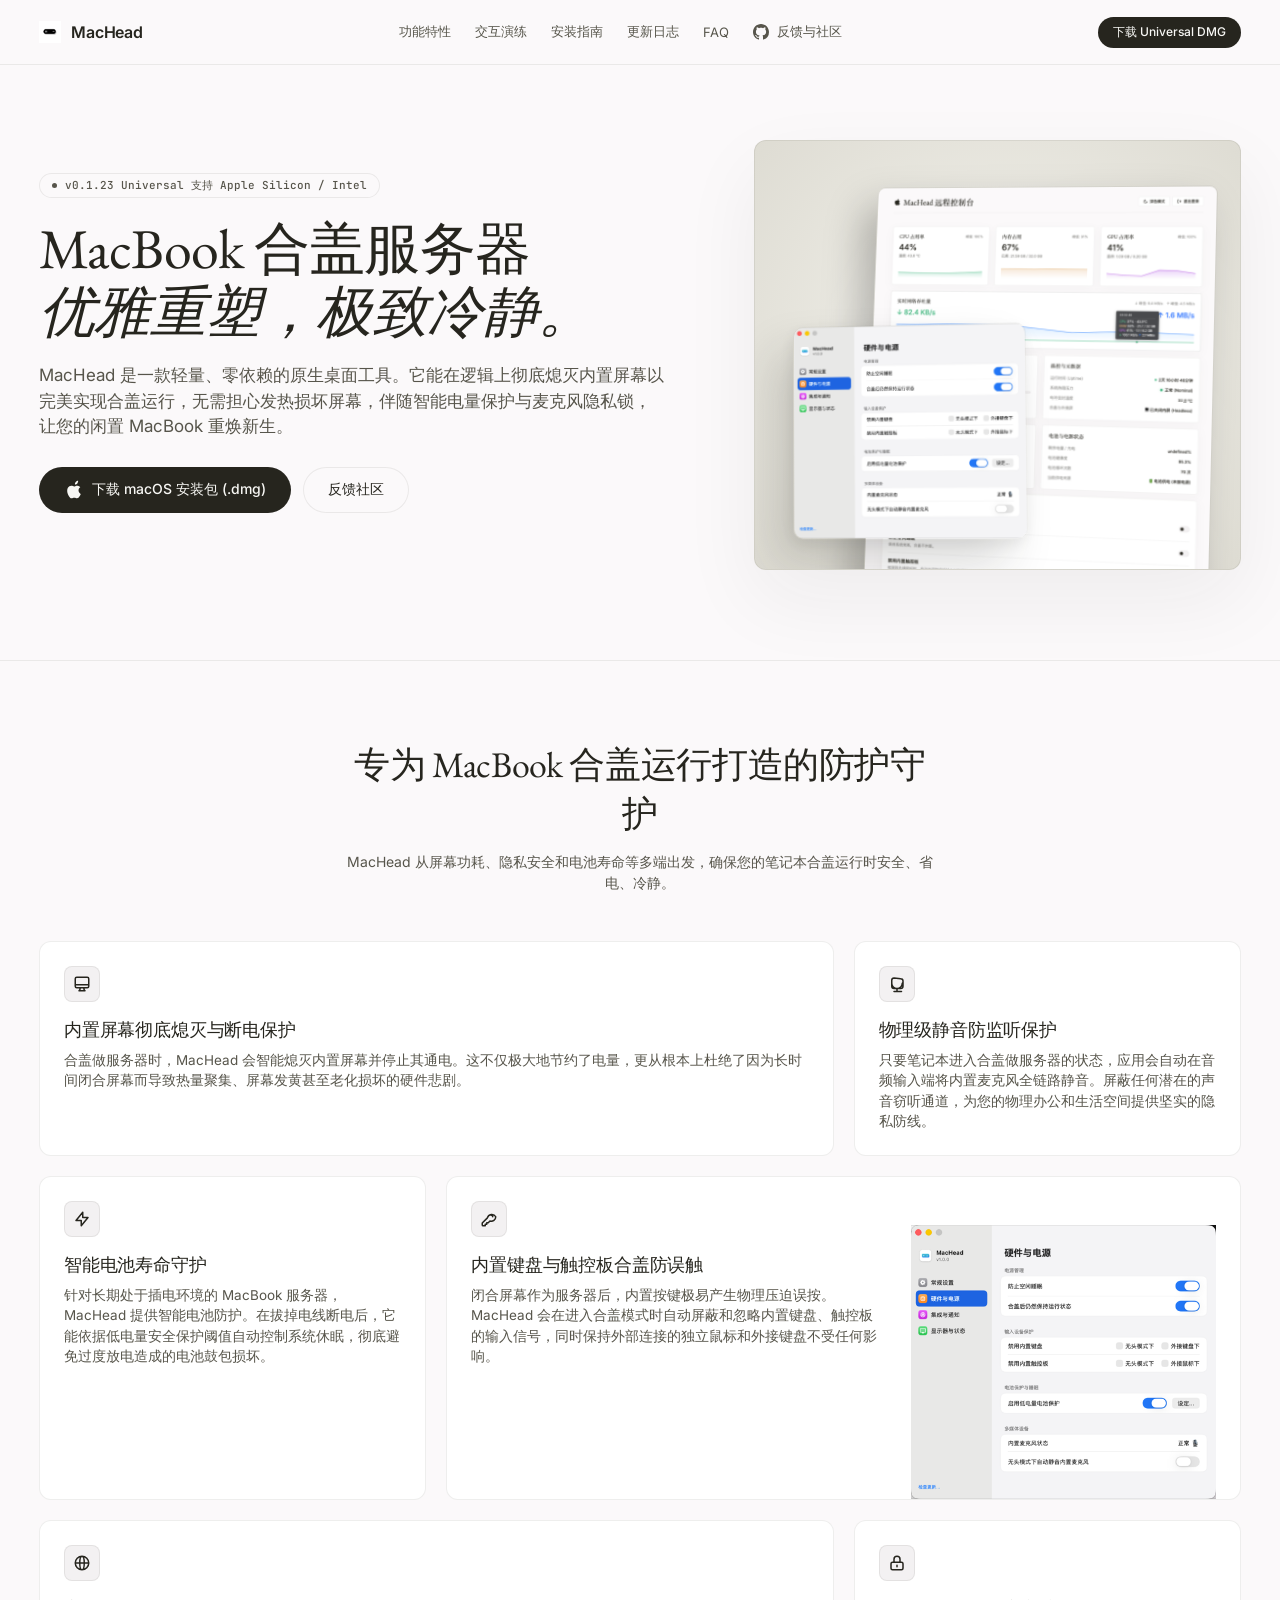
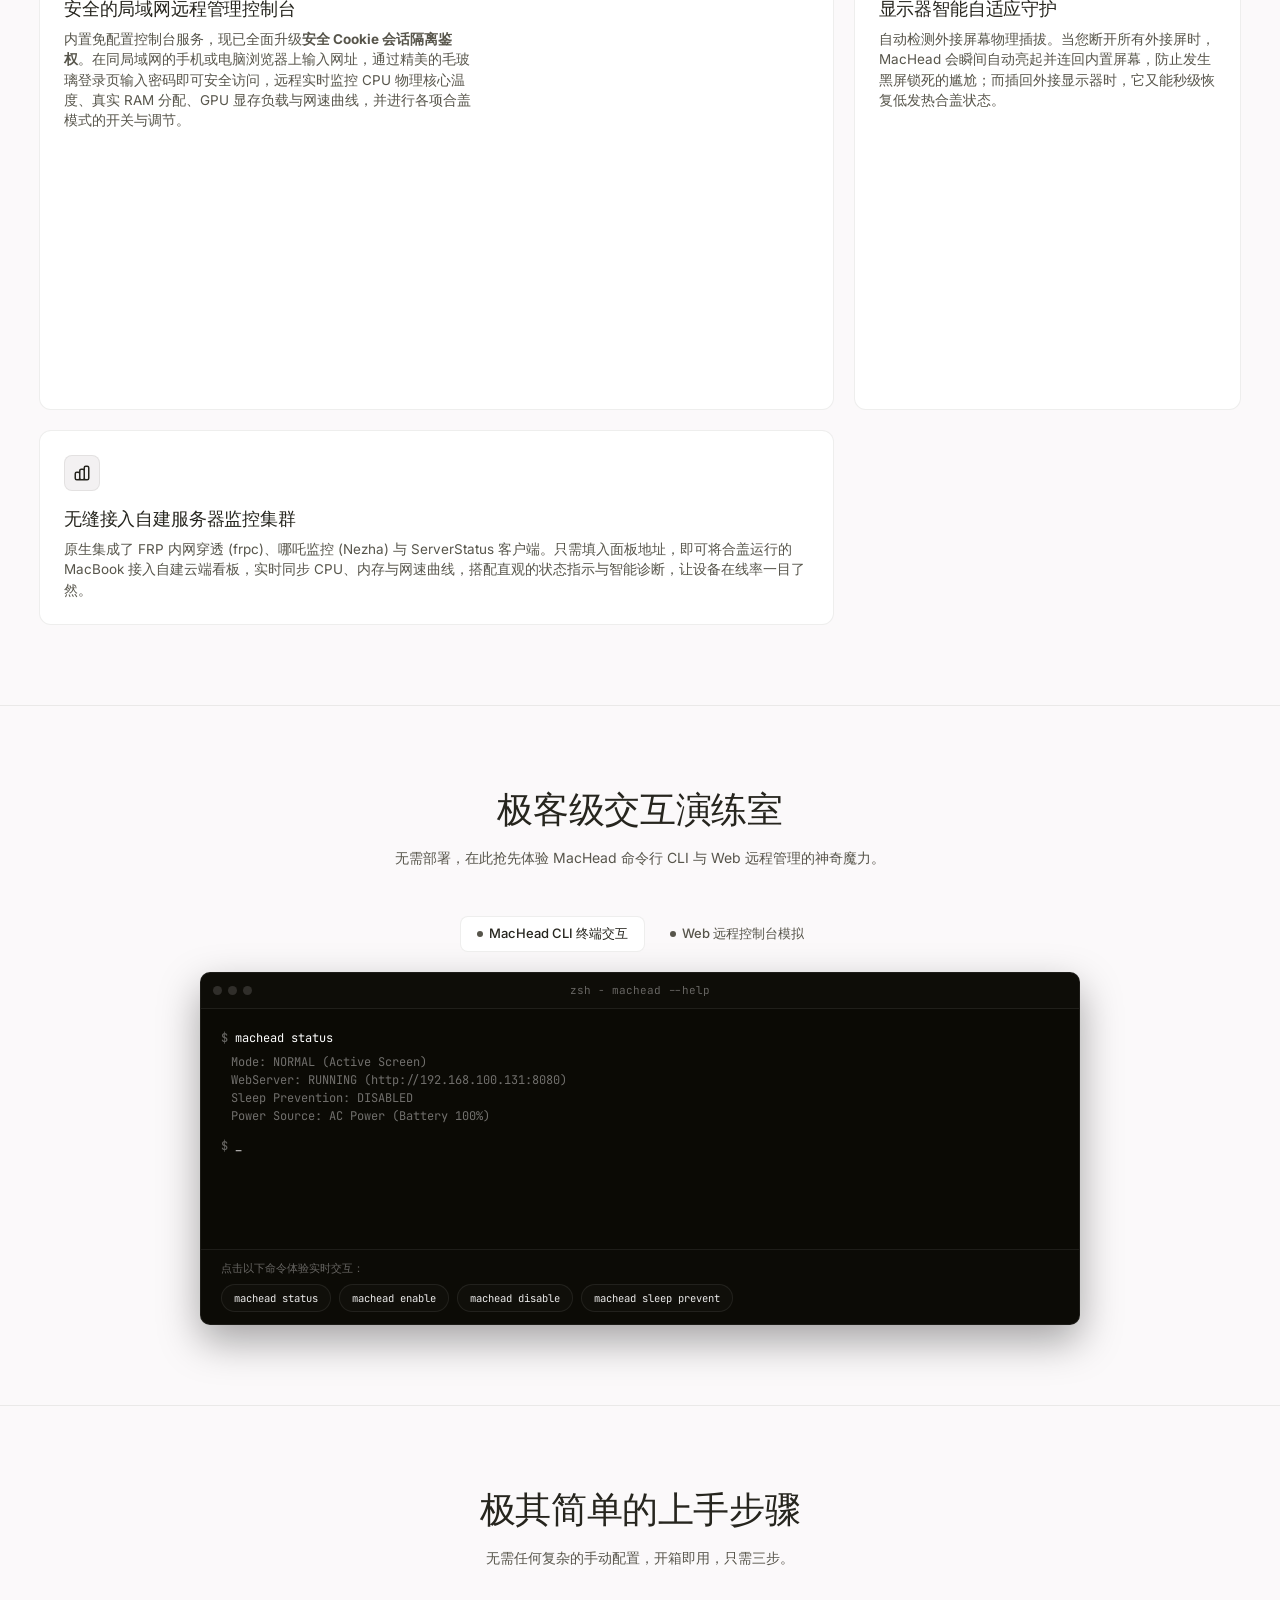
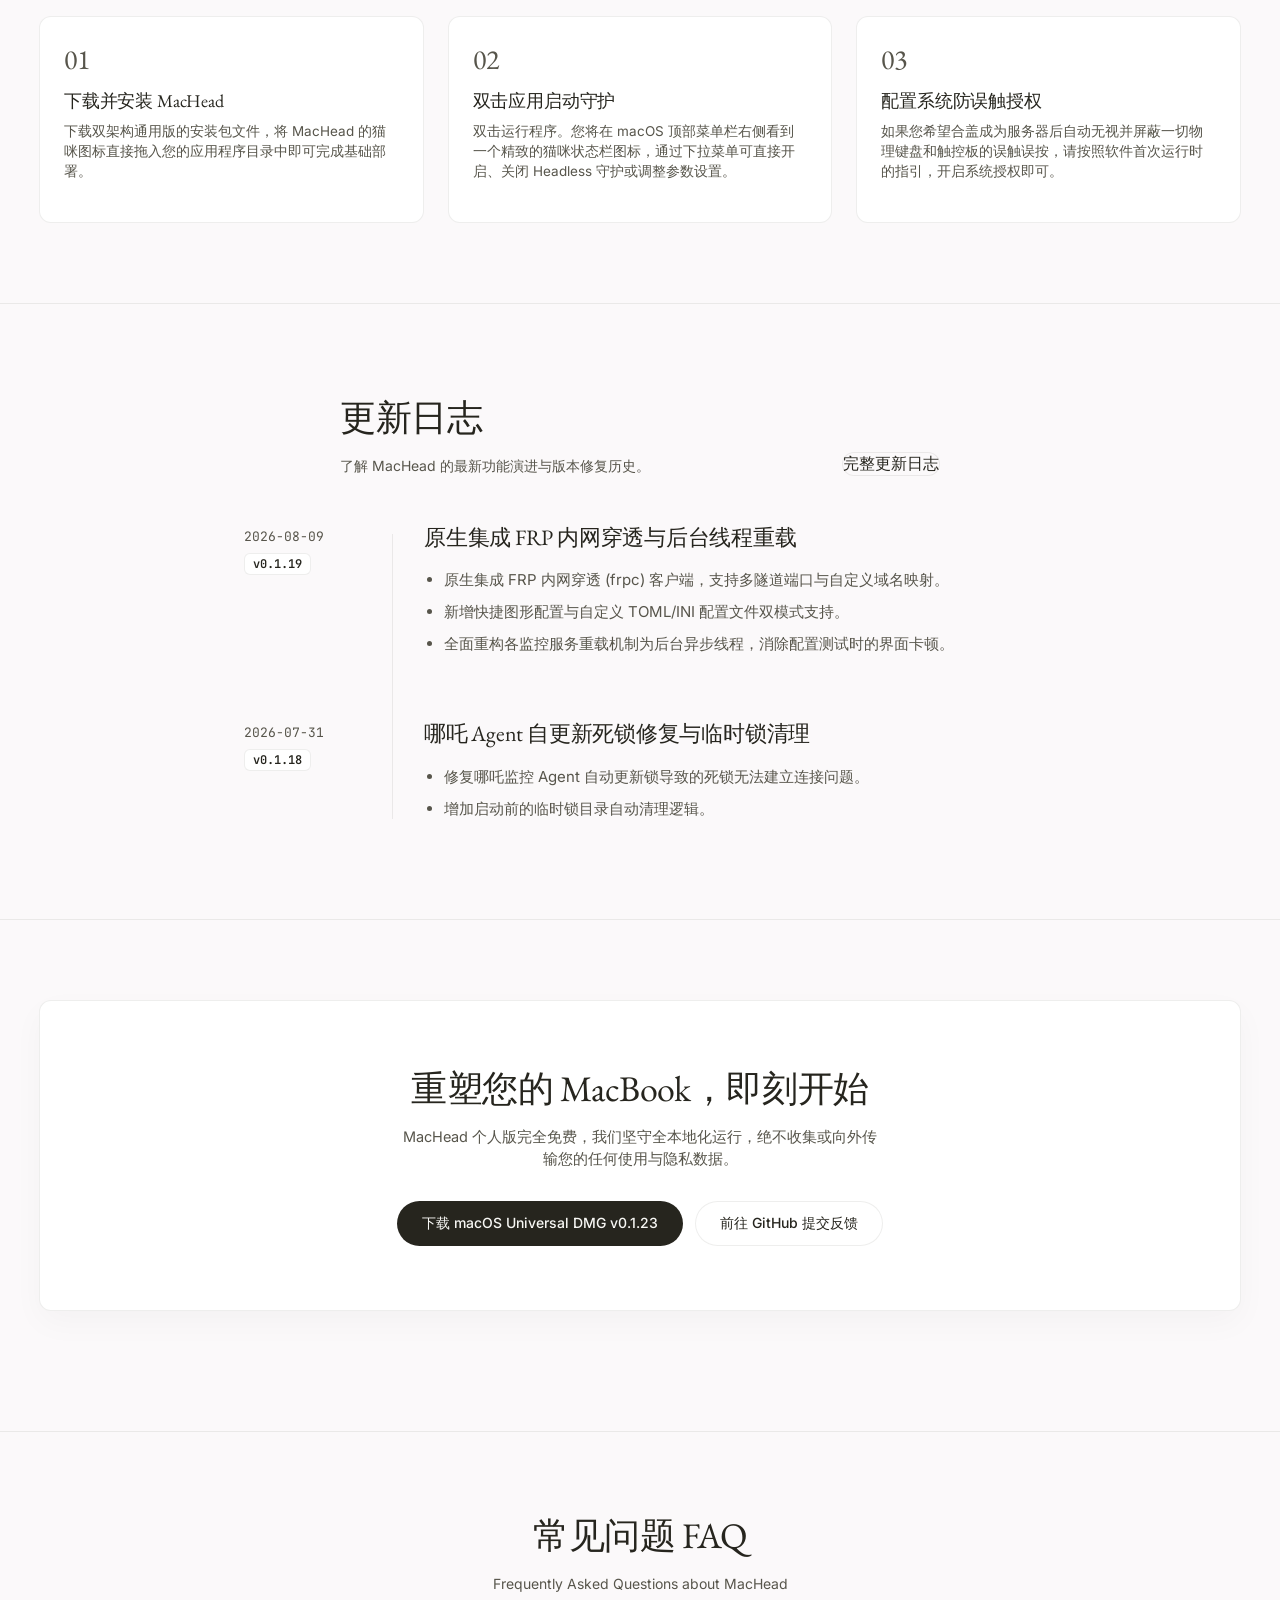
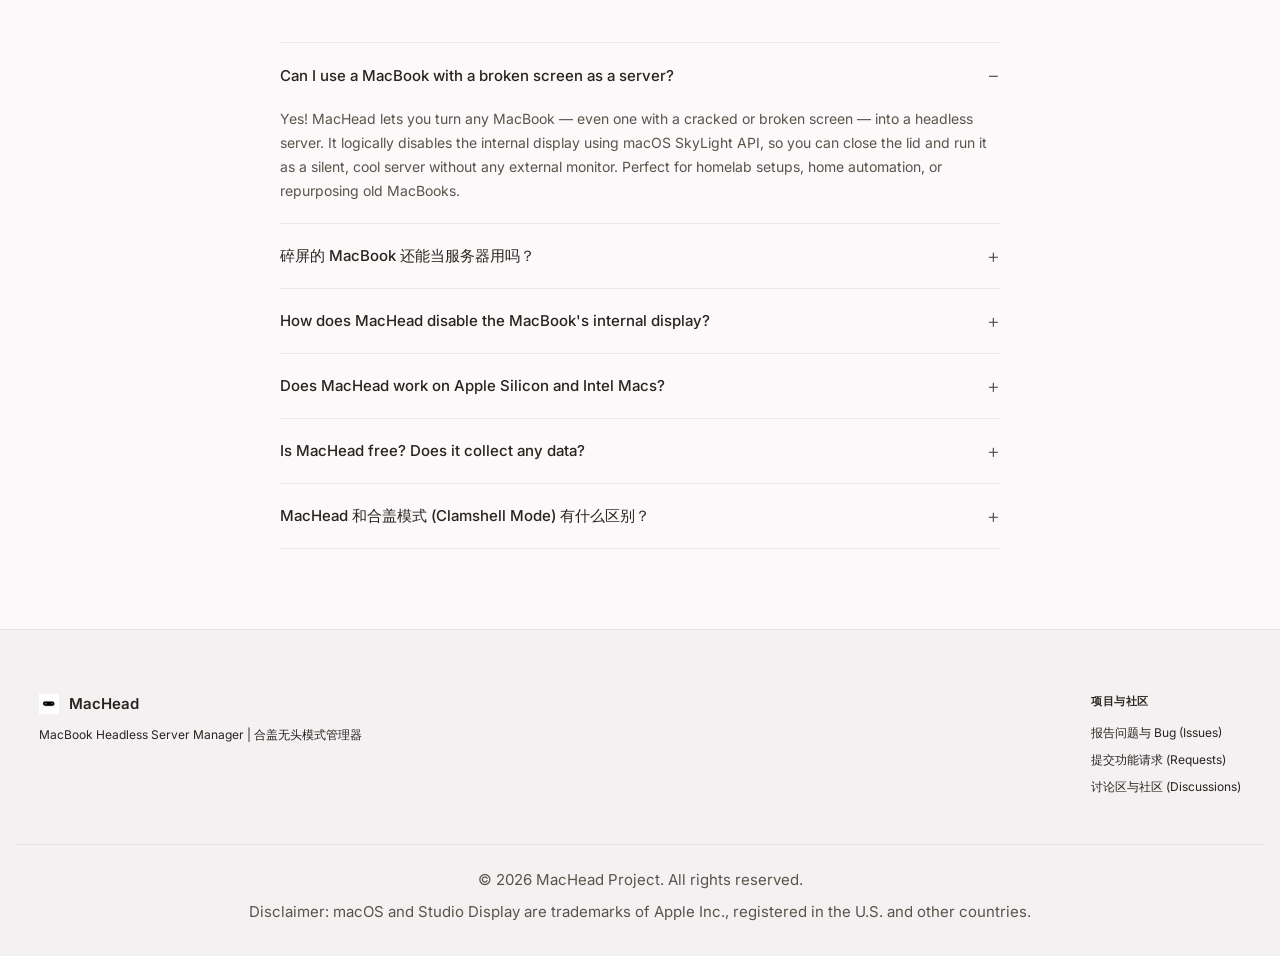
==== commit 36336d26: "Deploying to gh-pages from @ ox01024/MacHead@8ef8d6d410956a39106c75955298de9df966b893 🚀" ====
--- a/index.html
+++ b/index.html
@@ -136,8 +136,8 @@
     <noscript>
       <link rel="stylesheet" href="https://fonts.googleapis.com/css2?family=EB+Garamond:ital,wght@0,400;1,400&family=Inter:wght@400;500;600;700&family=JetBrains+Mono:wght@400;500&display=swap">
     </noscript>
-    <script type="module" crossorigin src="./assets/main-Bl6CWkZu.js"></script>
-    <link rel="stylesheet" crossorigin href="./assets/main-BSjP5-_b.css">
+    <script type="module" crossorigin src="./assets/main-WdCmoYiN.js"></script>
+    <link rel="stylesheet" crossorigin href="./assets/main-BzJKCtae.css">
   </head>
   <body>
     <!-- Header Navigation -->
@@ -153,7 +153,7 @@
           <a itemprop="url" href="/#install" class="nav-link"><span itemprop="name">安装指南</span></a>
           <a itemprop="url" href="/changelog" class="nav-link"><span itemprop="name">更新日志</span></a>
           <a itemprop="url" href="/#faq" class="nav-link"><span itemprop="name">FAQ</span></a>
-          <a itemprop="url" href="https://github.com/ox01024/MacHead-Feedback/issues" target="_blank" rel="noopener" class="nav-link github-btn">
+          <a itemprop="url" href="https://github.com/ox01024/MacHead/issues" target="_blank" rel="noopener" class="nav-link github-btn">
             <svg class="github-icon" viewBox="0 0 16 16" width="16" height="16" fill="currentColor">
               <path d="M8 0C3.58 0 0 3.58 0 8c0 3.54 2.29 6.53 5.47 7.59.4.07.55-.17.55-.38 0-.19-.01-.82-.01-1.49-2.01.37-2.53-.49-2.69-.94-.09-.23-.48-.94-.82-1.13-.28-.15-.68-.52-.01-.53.63-.01 1.08.58 1.23.82.72 1.21 1.87.87 2.33.66.07-.52.28-.87.51-1.07-1.78-.2-3.64-.89-3.64-3.95 0-.87.31-1.59.82-2.15-.08-.2-.36-1.02.08-2.12 0 0 .67-.21 2.2.82.64-.18 1.32-.27 2-.27.68 0 1.36.09 2 .27 1.53-1.04 2.2-.82 2.2-.82.44 1.1.16 1.92.08 2.12.51.56.82 1.27.82 2.15 0 3.07-1.87 3.75-3.65 3.95.29.25.54.73.54 1.48 0 1.07-.01 1.93-.01 2.2 0 .21.15.46.55.38A8.013 8.013 0 0016 8c0-4.42-3.58-8-8-8z"></path>
             </svg>
@@ -194,7 +194,7 @@
                 </svg>
                 下载 macOS 安装包 (.dmg)
               </a>
-              <a href="https://github.com/ox01024/MacHead-Feedback/issues" target="_blank" rel="noopener" class="btn btn-secondary btn-lg">
+              <a href="https://github.com/ox01024/MacHead/issues" target="_blank" rel="noopener" class="btn btn-secondary btn-lg">
                 反馈社区
               </a>
             </div>
@@ -779,7 +779,7 @@
             <p class="cta-desc">MacHead 个人版完全免费，我们坚守全本地化运行，绝不收集或向外传输您的任何使用与隐私数据。</p>
             <div class="cta-actions">
               <a href="https://releases.headlessmac.com/latest.dmg" class="btn btn-primary btn-lg js-download-link" id="download-cta-link">下载 macOS Universal DMG</a>
-              <a href="https://github.com/ox01024/MacHead-Feedback/issues" target="_blank" rel="noopener" class="btn btn-secondary btn-lg">前往 GitHub 提交反馈</a>
+              <a href="https://github.com/ox01024/MacHead/issues" target="_blank" rel="noopener" class="btn btn-secondary btn-lg">前往 GitHub 提交反馈</a>
             </div>
           </div>
         </div>
@@ -835,9 +835,9 @@
         <div class="footer-right">
           <div class="footer-links-group">
             <span class="group-title">项目与社区</span>
-            <a href="https://github.com/ox01024/MacHead-Feedback/issues" target="_blank" rel="noopener">报告问题与 Bug (Issues)</a>
-            <a href="https://github.com/ox01024/MacHead-Feedback/issues" target="_blank" rel="noopener">提交功能请求 (Requests)</a>
-            <a href="https://github.com/ox01024/MacHead-Feedback/discussions" target="_blank" rel="noopener">讨论区与社区 (Discussions)</a>
+            <a href="https://github.com/ox01024/MacHead/issues" target="_blank" rel="noopener">报告问题与 Bug (Issues)</a>
+            <a href="https://github.com/ox01024/MacHead/issues" target="_blank" rel="noopener">提交功能请求 (Requests)</a>
+            <a href="https://github.com/ox01024/MacHead/discussions" target="_blank" rel="noopener">讨论区与社区 (Discussions)</a>
           </div>
         </div>
       </div>
--- a/assets/main-BzJKCtae.css
+++ b/assets/main-BzJKCtae.css
@@ -0,0 +1 @@
+:root{--color-bg:#fbf9fa;--color-bg-card:#fff;--color-bg-input:#f3f1f2;--color-navbar-bg:#fbf9fad9;--color-border:#26251e14;--color-border-hover:#26251e29;--color-text-main:#26251e;--color-text-muted:#57554b;--color-btn-primary-bg:#26251e;--color-btn-primary-text:#f7f7f4;--color-btn-primary-hover:#000;--font-serif:"EB Garamond", Georgia, "Times New Roman", serif;--font-sans:"Inter", -apple-system, BlinkMacSystemFont, "Segoe UI", Roboto, sans-serif;--font-mono:"JetBrains Mono", sfmono-regular, Consolas, Menlo, monospace}@media (prefers-color-scheme:dark){:root{--color-bg:#14120b;--color-bg-card:#1c1b14;--color-bg-input:#0b0a05;--color-navbar-bg:#14120bd9;--color-border:#edecec14;--color-border-hover:#edecec29;--color-text-main:#edecec;--color-text-muted:#b8b6b6;--color-btn-primary-bg:#edecec;--color-btn-primary-text:#14120b;--color-btn-primary-hover:#fff}}*{box-sizing:border-box;margin:0;padding:0}html{scroll-behavior:smooth;background-color:var(--color-bg);color:var(--color-text-main);font-family:var(--font-sans);-webkit-font-smoothing:antialiased;-webkit-text-size-adjust:100%;-moz-text-size-adjust:100%;text-size-adjust:100%;transition:background-color .3s,color .3s;overflow-x:hidden}section[id]{scroll-margin-top:84px}body{overflow-x:hidden}.container{max-width:1250px;margin:0 auto;padding:0 24px}h1,h2,h3,h4,h5,h6{font-family:var(--font-serif);letter-spacing:-.01em;color:var(--color-text-main);font-weight:400}p{color:var(--color-text-muted);font-size:15px;line-height:1.5}.highlight-text{font-feature-settings:"cswh" 1;font-style:italic}.navbar{z-index:100;background:var(--color-navbar-bg);-webkit-backdrop-filter:blur(12px);border-bottom:1px solid var(--color-border);width:100%;transition:all .3s;position:fixed;top:0;left:0}.nav-container{justify-content:space-between;align-items:center;max-width:1250px;height:64px;margin:0 auto;padding:0 24px;display:flex}.nav-logo{color:var(--color-text-main);align-items:center;gap:10px;text-decoration:none;display:flex}.logo-img{width:22px;height:22px}.logo-text{font-family:var(--font-sans);letter-spacing:-.01em;font-size:16px;font-weight:600}.nav-links{align-items:center;gap:24px;display:flex}.nav-link{color:var(--color-text-muted);align-items:center;gap:6px;font-size:13px;font-weight:400;text-decoration:none;transition:color .15s;display:flex}.nav-link:hover{color:var(--color-text-main)}.github-icon{margin-right:2px}.nav-actions{align-items:center;gap:10px;display:flex}.nav-menu-toggle{border:1px solid var(--color-border);cursor:pointer;background:0 0;border-radius:8px;flex-direction:column;justify-content:center;align-items:center;gap:5px;width:40px;height:40px;padding:0;display:none}.menu-bar{background:var(--color-text-main);border-radius:1px;width:16px;height:1.5px;transition:transform .2s;display:block}.nav-menu-toggle.open .menu-bar:first-child{transform:translateY(3.25px)rotate(45deg)}.nav-menu-toggle.open .menu-bar:last-child{transform:translateY(-3.25px)rotate(-45deg)}.btn{font-family:var(--font-sans);cursor:pointer;border:1px solid #0000;border-radius:999px;justify-content:center;align-items:center;gap:8px;font-weight:500;text-decoration:none;transition:all .15s;display:inline-flex}.btn-primary{background:var(--color-btn-primary-bg);color:var(--color-btn-primary-text)}.btn-primary:hover{background:var(--color-btn-primary-hover);transform:translateY(-1px)}.btn-secondary{color:var(--color-text-main);border:1px solid var(--color-border);background:#ffffff05}.btn-secondary:hover{border-color:var(--color-border-hover);background:#ffffff0d}.btn-sm{padding:6px 14px;font-size:12px}.btn-lg{padding:12px 24px;font-size:14px}.hero-section{padding-top:140px;padding-bottom:90px;position:relative}.hero-container{grid-template-columns:1.15fr .85fr;align-items:center;gap:56px;display:grid}.hero-content{flex-direction:column;align-items:flex-start;display:flex}.hero-badge{border:1px solid var(--color-border);background:#ffffff05;border-radius:999px;align-items:center;gap:8px;margin-bottom:20px;padding:4px 12px;display:inline-flex}.badge-dot{background-color:var(--color-text-muted);border-radius:50%;width:5px;height:5px}.badge-text{color:var(--color-text-muted);font-size:11px;font-weight:500;font-family:var(--font-mono)}.hero-title{font-family:var(--font-serif);margin-bottom:20px;font-size:clamp(34px,7.5vw,56px);font-weight:400;line-height:1.12}.hero-desc{color:var(--color-text-muted);max-width:95%;margin-bottom:28px;font-size:17px;line-height:1.48}.hero-actions{flex-wrap:wrap;gap:12px;margin-bottom:24px;display:flex}.hero-command{background:var(--color-bg-input);border:1px solid var(--color-border);border-radius:8px;align-items:center;gap:10px;width:100%;max-width:440px;padding:10px 14px;display:flex}.cmd-prompt{color:var(--color-text-muted);font-family:var(--font-mono);-webkit-user-select:none;user-select:none;font-weight:500}.cmd-text{font-family:var(--font-mono);color:var(--color-text-main);white-space:nowrap;text-overflow:ellipsis;flex:1;font-size:12px;overflow:hidden}.copy-btn{color:var(--color-text-muted);cursor:pointer;background:0 0;border:none;justify-content:center;align-items:center;transition:color .15s;display:flex}.copy-btn:hover{color:var(--color-text-main)}.hero-visual{justify-content:center;align-items:center;display:flex;position:relative}.visual-scene{perspective:1500px;width:100%;max-width:590px;height:430px;transform-style:preserve-3d;background:radial-gradient(circle,#f4f3ed 0%,#dedcd3 100%);border:1px solid #26251e14;border-radius:12px;justify-content:center;align-items:center;display:flex;position:relative;overflow:hidden;box-shadow:0 30px 80px #26251e0f}.scene-glow{pointer-events:none;z-index:1;background:radial-gradient(circle,#ffffff8c 0%,#0000 70%);width:80%;height:80%;position:absolute;top:50%;left:50%;transform:translate(-50%,-50%)}.screenshot-back{z-index:2;border:1px solid #00000014;border-radius:8px;width:72%;height:auto;transition:transform .6s cubic-bezier(.16,1,.3,1),box-shadow .6s;position:absolute;top:10%;right:6%;transform:rotateY(-12deg)rotateX(4deg)rotate(1deg);box-shadow:-15px 20px 40px #00000040}.screenshot-front{z-index:3;border:1px solid #26251e14;border-radius:10px;width:48%;height:auto;transition:transform .6s cubic-bezier(.16,1,.3,1),box-shadow .6s;position:absolute;bottom:8%;left:8%;transform:translateZ(30px)rotateY(-8deg)rotateX(3deg)rotate(-1deg);box-shadow:-20px 25px 45px #26251e29,-2px 5px 15px #26251e14}.visual-scene:hover .screenshot-back{transform:rotateY(-4deg)rotateX(2deg)rotate(.5deg)scale(1.02);box-shadow:-20px 25px 50px #00000052}.visual-scene:hover .screenshot-front{transform:translateZ(60px)rotateY(-3deg)rotateX(1deg)rotate(-.5deg)scale(1.03);box-shadow:-25px 35px 60px #26251e47,-2px 12px 30px #26251e24}.features-section{border-top:1px solid var(--color-border);padding:80px 0}.section-header{text-align:center;max-width:600px;margin:0 auto 48px}.section-title{font-family:var(--font-serif);margin-bottom:12px;font-size:clamp(27px,5.5vw,36px)}.section-subtitle{color:var(--color-text-muted);font-size:14px}.bento-grid{grid-template-columns:repeat(3,1fr);gap:20px;display:grid}.bento-card{background:var(--color-bg-card);border:1px solid var(--color-border);border-radius:12px;flex-direction:column;align-items:flex-start;padding:24px;transition:all .2s;display:flex;overflow:hidden}.bento-card:hover{border-color:var(--color-border-hover);transform:translateY(-2px);box-shadow:0 6px 24px #0000000a}.bento-w2{grid-column:span 2}.bento-split{grid-template-columns:1.15fr .85fr;align-items:start;gap:28px;display:grid!important}.bento-split-left{flex-direction:column;align-items:flex-start;display:flex}.bento-split-right{justify-content:flex-end;align-items:flex-end;width:100%;margin-top:24px;margin-bottom:-24px;margin-right:-24px;display:flex}.bento-screenshot-wrapper{width:100%;box-shadow:none;background:0 0;border:none}.bento-screenshot{width:100%;height:auto;display:block}.bento-icon-box{background:var(--color-bg-input);border:1px solid var(--color-border);width:36px;height:36px;color:var(--color-text-main);border-radius:8px;justify-content:center;align-items:center;margin-bottom:16px;display:flex}.feature-icon{width:18px;height:18px}.bento-title{font-family:var(--font-serif);margin-bottom:8px;font-size:18px;font-weight:400}.bento-desc{color:var(--color-text-muted);font-size:13.5px}.playground-section{border-top:1px solid var(--color-border);padding:80px 0}.playground-tabs-container{max-width:880px;margin:0 auto}.playground-tabs{justify-content:center;gap:8px;margin-bottom:20px;display:flex}.tab-btn{color:var(--color-text-muted);font-family:var(--font-sans);cursor:pointer;background:0 0;border:1px solid #0000;border-radius:8px;align-items:center;gap:6px;padding:8px 16px;font-size:13px;font-weight:500;transition:all .15s;display:flex}.tab-btn:hover{color:var(--color-text-main)}.tab-btn.active{background:var(--color-bg-card);border-color:var(--color-border);color:var(--color-text-main)}.tab-dot{background-color:var(--color-text-muted);border-radius:50%;width:6px;height:6px}.tab-panel{display:none}.tab-panel.active{display:block}.terminal-window{background:#0b0a05;border:1px solid #edecec14;border-radius:10px;overflow:hidden;box-shadow:0 16px 40px #00000059}.terminal-header{background:#ffffff03;border-bottom:1px solid #edecec14;align-items:center;height:36px;padding:0 12px;display:flex;position:relative}.window-buttons{gap:6px;display:flex}.win-btn{background-color:#edecec26;border-radius:50%;width:9px;height:9px}.window-title{font-family:var(--font-mono);color:#edecec66;font-size:11px;position:absolute;left:50%;transform:translate(-50%)}.terminal-body{font-family:var(--font-mono);color:#edecec;min-height:240px;padding:20px;font-size:12px;line-height:1.5;overflow-y:auto}.terminal-line{margin-bottom:6px}.prompt{color:#edecec66;-webkit-user-select:none;user-select:none;font-weight:500}.input-cmd{color:#fff;font-weight:400}.terminal-output{color:#edecec73;margin-bottom:12px;padding-left:10px}.cursor-blink{color:#edecec;animation:1s step-end infinite blink}@keyframes blink{0%,to{opacity:0}50%{opacity:1}}.terminal-footer{background:#ffffff01;border-top:1px solid #edecec14;padding:12px 20px}.footer-hint{color:#edecec66;margin-bottom:8px;font-size:10.5px;display:block}.terminal-triggers{flex-wrap:wrap;gap:8px;display:flex}.cli-cmd-btn{color:#edecec;font-family:var(--font-mono);cursor:pointer;background:#ffffff05;border:1px solid #edecec14;border-radius:999px;padding:6px 12px;font-size:10.5px;transition:all .15s}.cli-cmd-btn:hover{background:#ffffff0d;border-color:#edecec}.web-mockup{background:var(--color-bg-input);border:1px solid var(--color-border);border-radius:10px;transition:all .3s;overflow:hidden;box-shadow:0 16px 40px #0000001a}.web-mockup[data-mock-theme=light]{--color-bg:#fbf9fa;--color-bg-card:#fff;--color-bg-input:#f3f1f2;--color-border:#26251e14;--color-border-hover:#26251e29;--color-text-main:#26251e;--color-text-muted:#26251e8c}.web-mockup[data-mock-theme=dark]{--color-bg:#14120b;--color-bg-card:#1c1b14;--color-bg-input:#0b0a05;--color-border:#edecec14;--color-border-hover:#edecec29;--color-text-main:#edecec;--color-text-muted:#edecec8c}.web-mockup-header{border-bottom:1px solid var(--color-border);background:#ffffff03;align-items:center;height:36px;padding:0 12px;display:flex}.web-mockup-address{border:1px solid var(--color-border);height:24px;font-family:var(--font-mono);color:var(--color-text-muted);background:#0000000a;border-radius:999px;align-items:center;width:100%;max-width:280px;margin:0 auto;padding:0 10px;font-size:10.5px;display:flex}.web-mockup-body{background:var(--color-bg);min-height:240px;padding:20px}.web-dash-card{background:var(--color-bg-card);border:1px solid var(--color-border);border-radius:8px;padding:14px}.gauge-small{flex-direction:column;align-items:center;display:flex}.gauge-label{color:var(--color-text-muted);font-size:9px}.web-grid{grid-template-columns:1fr 1fr;gap:14px;margin-top:14px;display:grid}.web-toggle-row{border-bottom:1px solid var(--color-border);justify-content:space-between;align-items:center;padding:10px 0;font-size:11.5px;display:flex}.web-toggle-row:last-child{border-bottom:none}.switch-mini{width:28px;height:16px;display:inline-block;position:relative}.switch-mini input{opacity:0;width:0;height:0}.slider-mini{cursor:pointer;background-color:var(--color-bg-input);border:1px solid var(--color-border);border-radius:16px;transition:all .15s;position:absolute;inset:0}.slider-mini:before{content:"";background-color:var(--color-text-main);border-radius:50%;width:10px;height:10px;transition:all .15s;position:absolute;bottom:2px;left:2px}input:checked+.slider-mini{background-color:var(--color-text-main);border-color:var(--color-text-main)}input:checked+.slider-mini:before{background-color:var(--color-bg);transform:translate(12px)}.install-section{border-top:1px solid var(--color-border);padding:80px 0}.install-steps{grid-template-columns:repeat(3,1fr);gap:24px;margin-top:24px;display:grid}.step-card{background:var(--color-bg-card);border:1px solid var(--color-border);border-radius:12px;padding:24px;transition:transform .2s,border-color .2s,box-shadow .2s;position:relative}.step-card:hover{border-color:var(--color-border-hover);transform:translateY(-2px);box-shadow:0 6px 24px #0000000a}.step-num{font-family:var(--font-serif);color:var(--color-text-muted);margin-bottom:12px;font-size:28px}.step-title{font-family:var(--font-serif);margin-bottom:8px;font-size:18px;font-weight:400}.step-desc{color:var(--color-text-muted);margin-bottom:16px;font-size:13.5px}.step-link{color:var(--color-text-main);font-size:12.5px;font-weight:500;text-decoration:underline}.code-block-container{background:var(--color-bg-input);border:1px solid var(--color-border);border-radius:8px;padding:8px 12px;overflow-x:auto}.code-block-container pre code{font-family:var(--font-mono);color:var(--color-text-main);font-size:11px}.cta-section{border-top:1px solid var(--color-border);padding:80px 0 120px}.cta-card{background:var(--color-bg-card);border:1px solid var(--color-border);text-align:center;border-radius:12px;padding:64px 32px;transition:transform .2s,border-color .2s;box-shadow:0 12px 32px #00000008}.cta-card:hover{border-color:var(--color-border-hover);transform:translateY(-2px)}.cta-title{font-family:var(--font-serif);margin-bottom:12px;font-size:clamp(27px,5.5vw,36px)}.cta-desc{max-width:480px;margin:0 auto 32px;font-size:14.5px}.cta-actions{flex-wrap:wrap;justify-content:center;gap:12px;display:flex}.faq-section{border-top:1px solid var(--color-border);padding:80px 0}.faq-list{flex-direction:column;gap:0;max-width:720px;margin:0 auto;display:flex}.faq-item{border-bottom:1px solid var(--color-border);overflow:hidden}.faq-item:first-child{border-top:1px solid var(--color-border)}.faq-question{font-family:var(--font-sans);cursor:pointer;color:var(--color-text-main);-webkit-user-select:none;user-select:none;justify-content:space-between;align-items:center;padding:20px 0;font-size:15px;font-weight:500;list-style:none;transition:color .2s;display:flex}.faq-question::-webkit-details-marker{display:none}.faq-question:after{content:"+";color:var(--color-text-muted);flex-shrink:0;margin-left:16px;font-size:20px;font-weight:300;transition:transform .25s}.faq-item[open] .faq-question:after{content:"−"}.faq-question:hover{color:var(--color-text-muted)}.faq-answer{color:var(--color-text-muted);margin:0;padding:0 0 20px;font-size:14px;line-height:1.7;animation:.2s faq-slide-in}@keyframes faq-slide-in{0%{opacity:0;transform:translateY(-4px)}to{opacity:1;transform:translateY(0)}}.footer{background:var(--color-bg-input);border-top:1px solid var(--color-border);padding:64px 0 32px;transition:all .3s}.footer-container{justify-content:space-between;margin-bottom:48px;display:flex}.footer-logo{font-family:var(--font-sans);align-items:center;gap:10px;margin-bottom:12px;font-size:15px;font-weight:600;display:flex}.footer-logo-img{width:20px;height:20px}.footer-tagline{color:var(--color-text-secondary);font-size:12px}.footer-links-group{flex-direction:column;align-items:flex-start;gap:10px;display:flex}.group-title{text-transform:uppercase;letter-spacing:.05em;color:var(--color-text-main);margin-bottom:6px;font-size:11px;font-weight:600}.footer-links-group a{color:var(--color-text-secondary);font-size:12px;text-decoration:none;transition:color .15s}.footer-links-group a:hover{color:var(--color-text-main)}.footer-bottom{border-top:1px solid var(--color-border);color:var(--color-text-secondary);text-align:center;flex-direction:column;justify-content:space-between;align-items:center;gap:10px;padding-top:24px;font-size:11px;display:flex}@media (prefers-reduced-motion:no-preference){@supports (animation-timeline:view()) and (animation-range:entry){@keyframes fade-in-up{0%{opacity:0;transform:translateY(30px)}to{opacity:1;transform:translateY(0)}}.scroll-effect{animation:cubic-bezier(.16,1,.3,1) both fade-in-up;animation-timeline:view();animation-range:entry 10% cover 30%}}}.no-supports-scroll-reveal{opacity:0;transition:opacity .5s cubic-bezier(.16,1,.3,1),transform .5s cubic-bezier(.16,1,.3,1);transform:translateY(15px)}.no-supports-scroll-reveal.reveal-active{opacity:1;transform:translateY(0)}@media (width<=968px){.hero-container{text-align:center;grid-template-columns:1fr;gap:36px}.hero-content{align-items:center}.hero-actions{justify-content:center}.hero-command{margin:0 auto}.hero-desc{max-width:100%}.bento-grid{grid-template-columns:1fr}.bento-w2{grid-column:span 1}.bento-split{gap:20px;grid-template-columns:1fr!important}.install-steps{grid-template-columns:1fr}.footer-container{text-align:center;flex-direction:column;align-items:center;gap:32px}.footer-links-group{align-items:center}}@media (width<=768px){.nav-menu-toggle{display:flex}.nav-links{background:var(--color-bg);border-bottom:1px solid var(--color-border);flex-direction:column;align-items:stretch;gap:0;padding:8px 24px 16px;display:none;position:fixed;top:64px;left:0;right:0;box-shadow:0 16px 32px #00000014}.nav-links.open{display:flex}.nav-link{border-bottom:1px solid var(--color-border);padding:13px 0;font-size:15px}.nav-link:last-child{border-bottom:none}}@media (width<=640px){.container{padding:0 20px}.nav-container{padding:0 16px}.hero-section{padding-top:104px;padding-bottom:56px}.hero-actions{flex-direction:column;width:100%}.hero-actions .btn{width:100%}.visual-scene{height:320px}.features-section,.playground-section,.install-section{padding:56px 0}.cta-section{padding:56px 0 88px}.cta-card{padding:44px 20px}.cta-actions{flex-direction:column;align-items:stretch}.cli-cmd-btn{padding:9px 14px}.terminal-body{min-height:200px;padding:16px}.web-mockup-body{padding:16px!important}.web-grid{grid-template-columns:1fr}.gauge-container{row-gap:16px;flex-wrap:wrap!important}.gauge-card{flex:42%!important}#web-login-pass{font-size:16px!important}}@media (width<=380px){#download-header-link{padding:6px 9px;font-size:11px}}.web-dash-card-title{justify-content:space-between;align-items:center;margin-bottom:6px;display:flex}.web-dash-card-subtitle{color:var(--color-text-muted);margin-bottom:6px;font-size:10px}.web-progress-bar-container{background-color:var(--color-bg-input);border:1px solid var(--color-border);border-radius:3px;width:100%;height:5px;margin-top:6px;overflow:hidden}.web-progress-bar{border-radius:3px;height:100%}.web-progress-bar.green{background:linear-gradient(90deg,#42b883,#38ef7d)}.web-meta-table{border-collapse:collapse;width:100%;font-size:11px}.web-meta-table td{border-bottom:1px solid #ffffff05;padding:4px 0}.web-meta-table tr:last-child td{border-bottom:none}.web-meta-table td.label{color:var(--color-text-muted)}.web-meta-table td.val{text-align:right;color:var(--color-text-main);font-weight:500}.web-alert-box{flex-direction:column;gap:8px;width:100%;margin-bottom:12px;display:flex}.web-alert{border:1px solid #0000;border-radius:8px;align-items:center;gap:8px;padding:8px 12px;font-size:11px;animation:.3s fadeIn;display:flex}.web-alert.warning{color:var(--color-text-main);background-color:#e0a96d1a;border-color:#e0a96d33}.web-sparkline-container{opacity:.8;width:100%;height:30px;margin-top:8px}.web-sparkline-path{fill:none;stroke-width:1.5px;stroke-linecap:round;stroke-linejoin:round}.web-sparkline-fill{stroke:none}.container-narrow{max-width:840px;margin:0 auto;padding:0 24px}.changelog-section{border-top:1px solid var(--color-border);padding:90px 0}.text-left{text-align:left}.changelog-feed{flex-direction:column;gap:56px;margin-top:48px;display:flex;position:relative}.changelog-feed:before{content:"";background:var(--color-border);width:1px;position:absolute;top:10px;bottom:10px;left:148px}.changelog-entry{grid-template-columns:140px 1fr;gap:40px;display:grid;position:relative}.changelog-meta{flex-direction:column;align-items:flex-start;gap:8px;padding-top:4px;display:flex}.changelog-date{color:var(--color-text-muted);font-size:13px;font-family:var(--font-mono)}.changelog-version-tag{font-family:var(--font-mono);color:var(--color-text-main);background:var(--color-bg-card);border:1px solid var(--color-border);border-radius:6px;padding:2px 8px;font-size:12px;font-weight:600;display:inline-block}.changelog-body{flex-direction:column;gap:12px;display:flex}.changelog-title{font-family:var(--font-serif);color:var(--color-text-main);font-size:22px;font-weight:400;line-height:1.3}.changelog-bullets{flex-direction:column;gap:8px;margin:4px 0 8px;padding-left:20px;list-style:outside;display:flex}.changelog-bullets li{color:var(--color-text-muted);font-size:15px;line-height:1.6}.changelog-link{margin-top:4px}.changelog-link a{color:var(--color-text-main);border-bottom:1px solid var(--color-border);padding-bottom:2px;font-size:13px;font-weight:500;text-decoration:none;transition:border-color .2s,opacity .2s}.changelog-link a:hover{border-color:var(--color-text-main);opacity:.8}@media (width<=768px){.changelog-feed:before{display:none}.changelog-entry{grid-template-columns:1fr;gap:12px}.changelog-meta{flex-direction:row;align-items:center;gap:10px}}
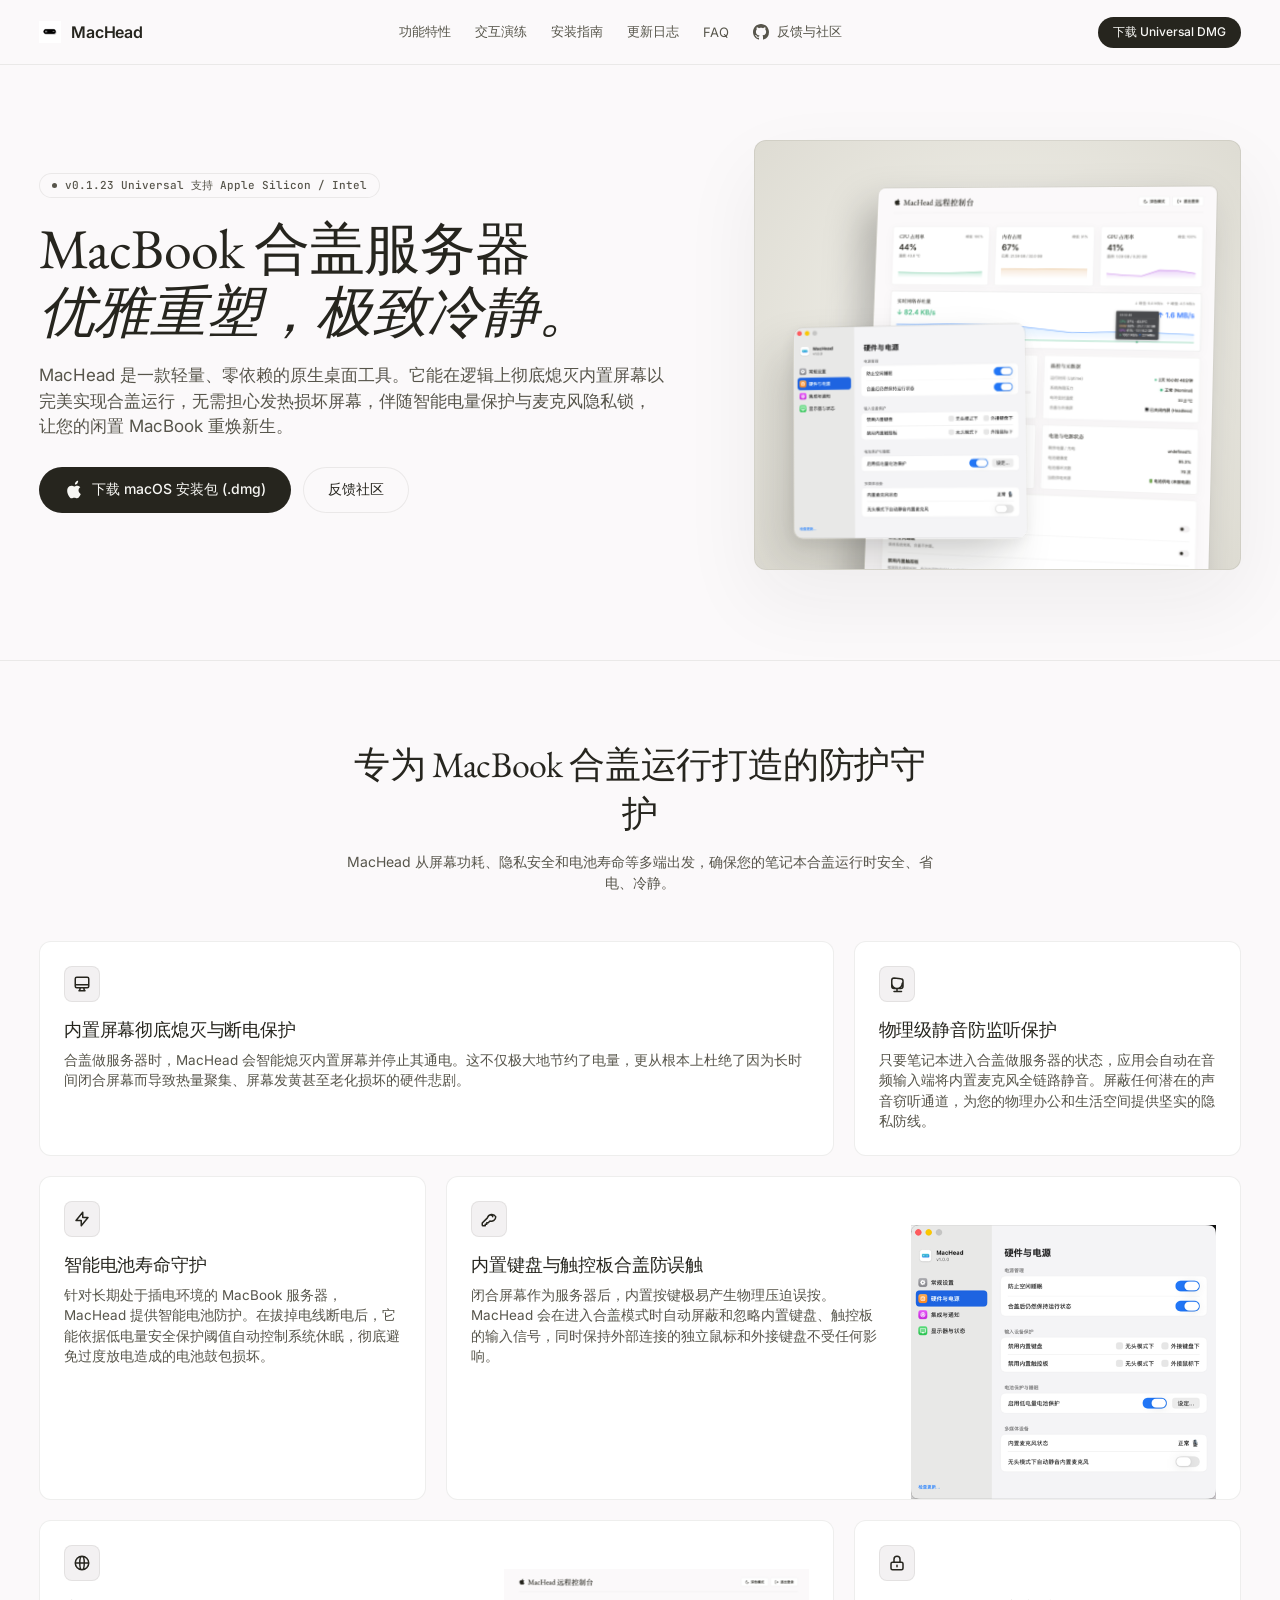
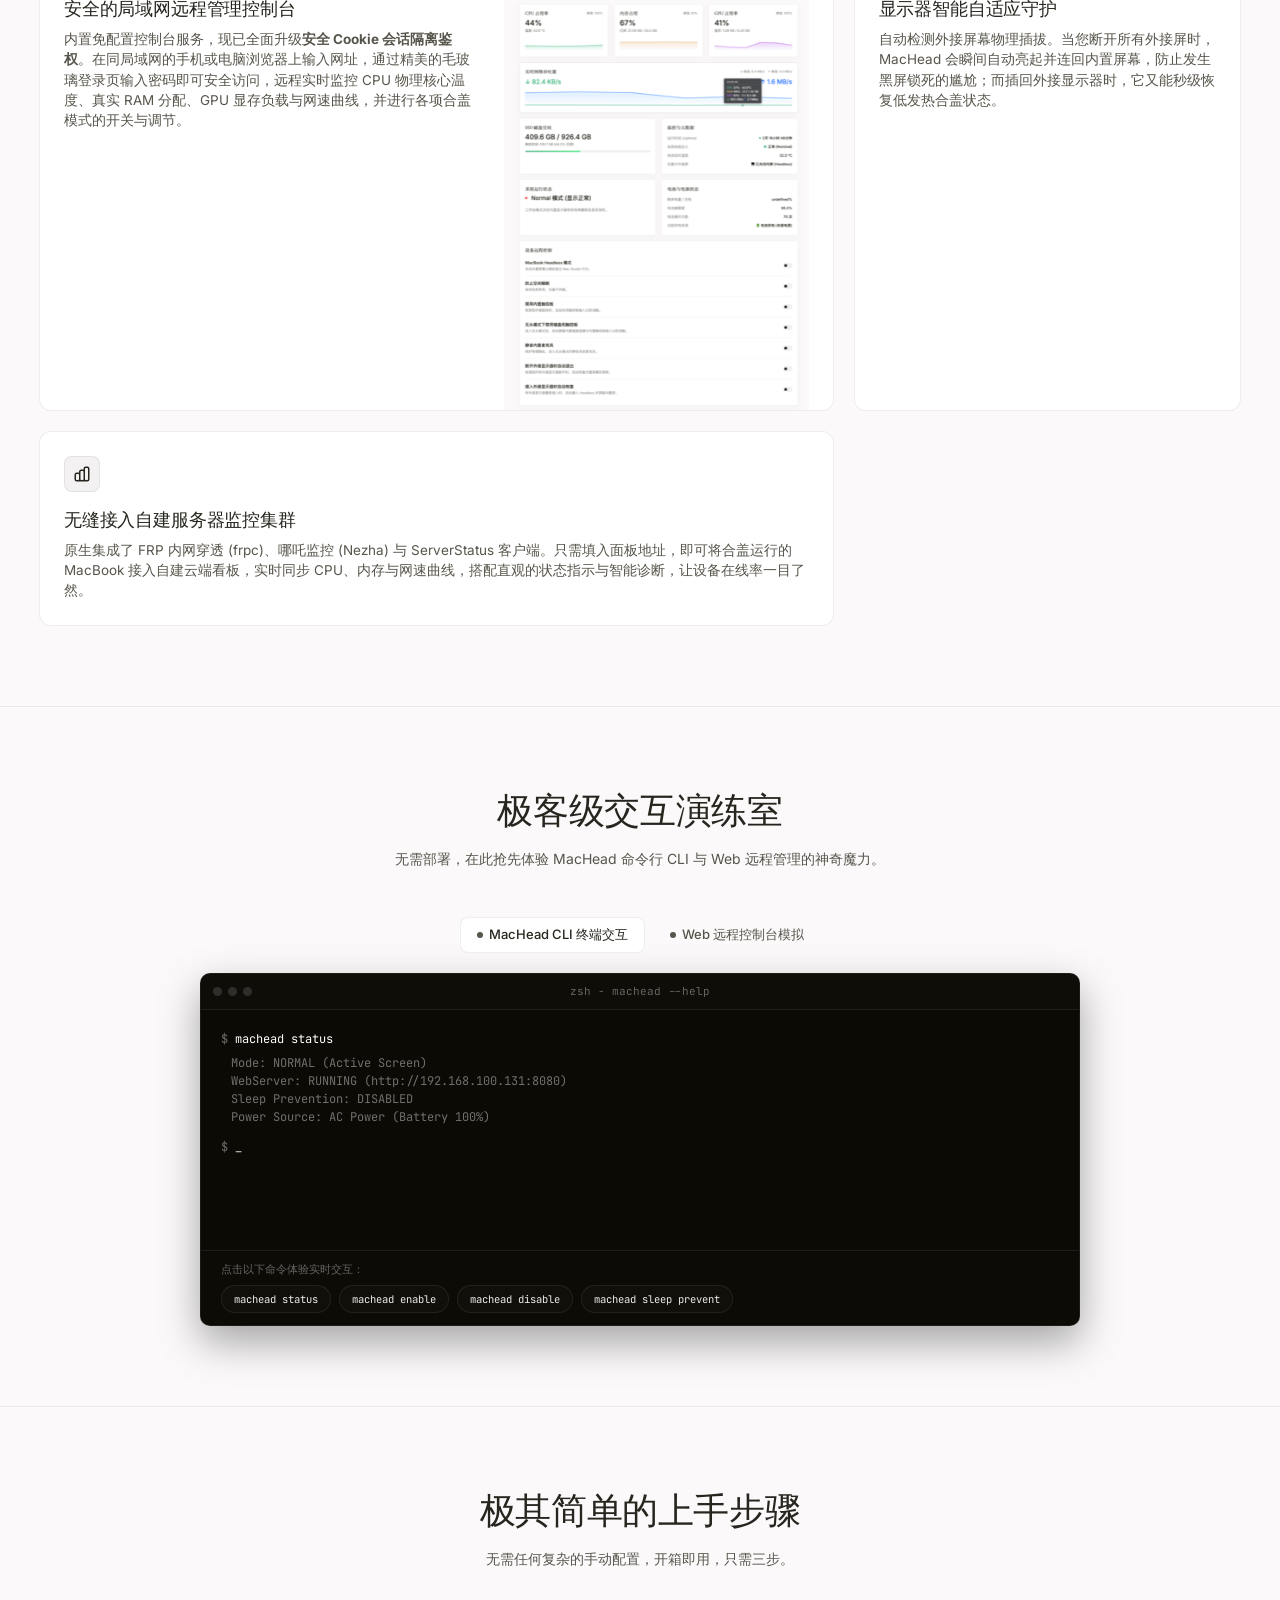
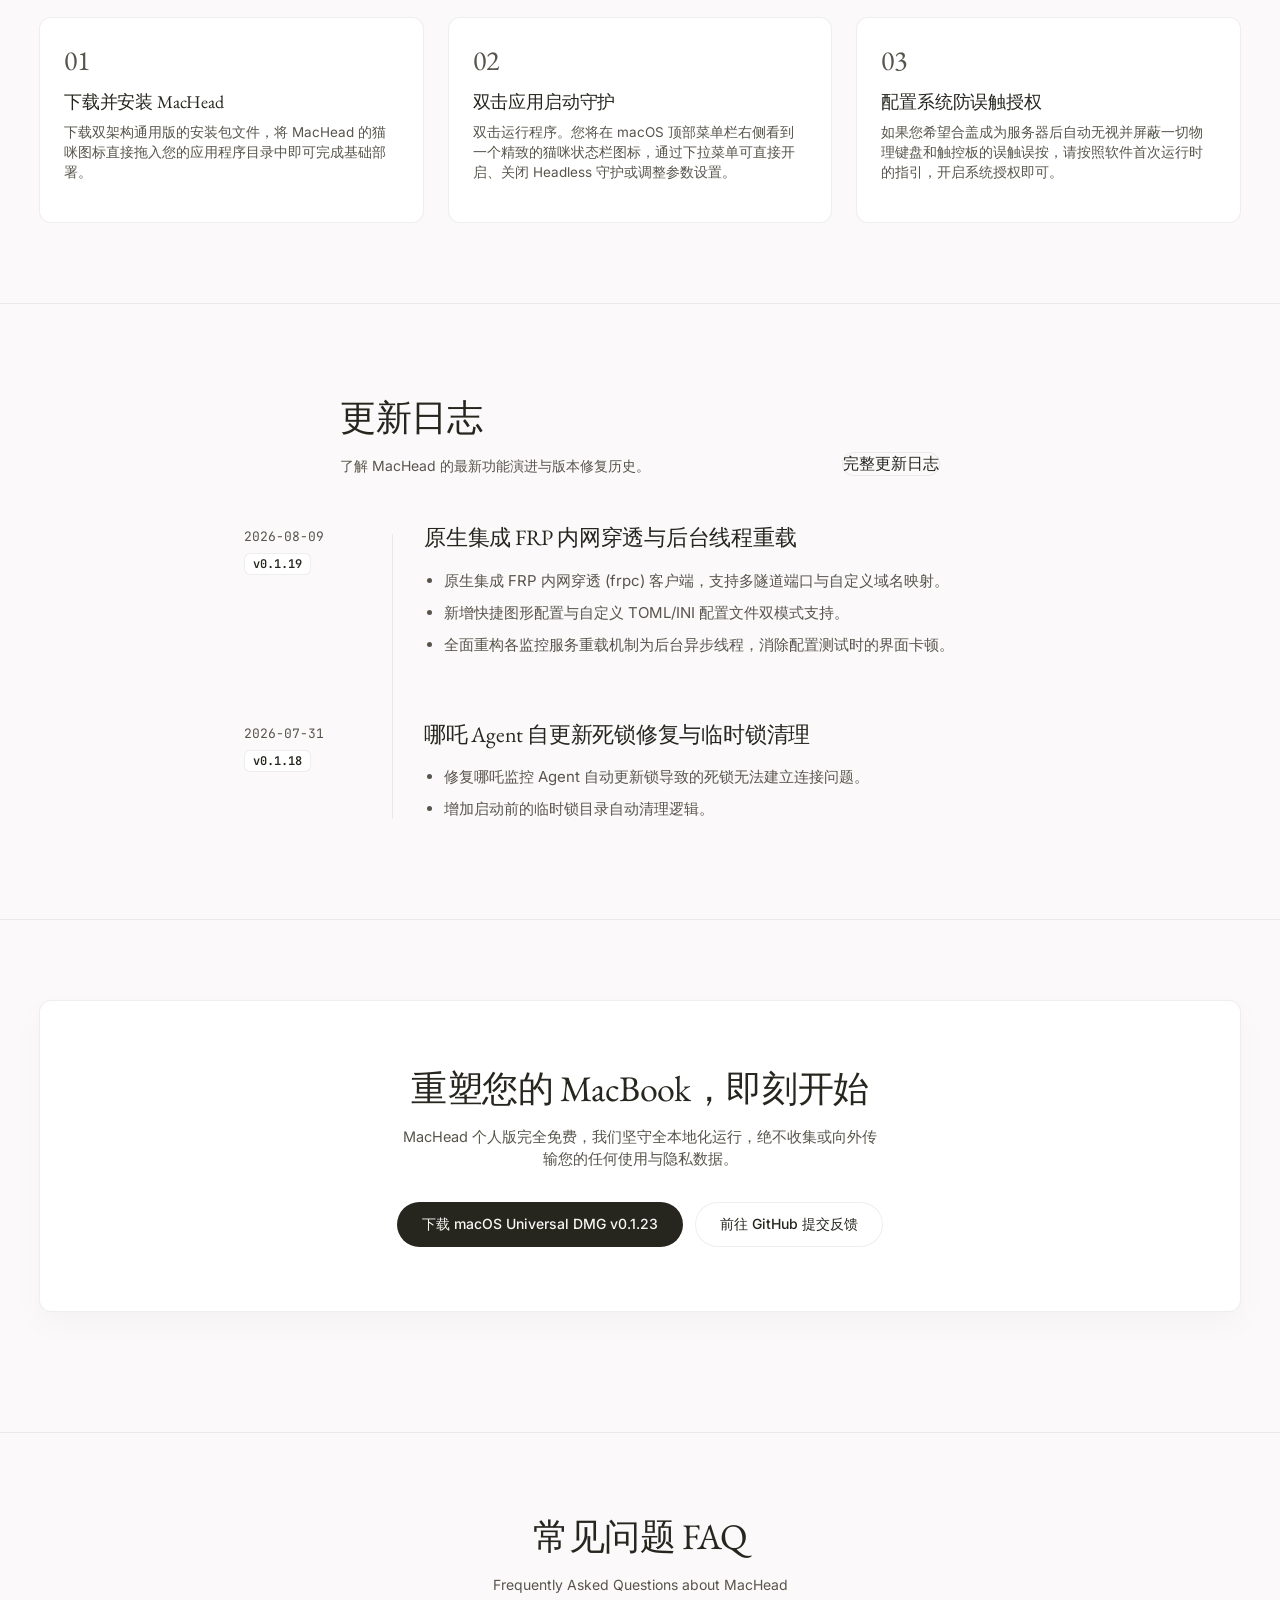
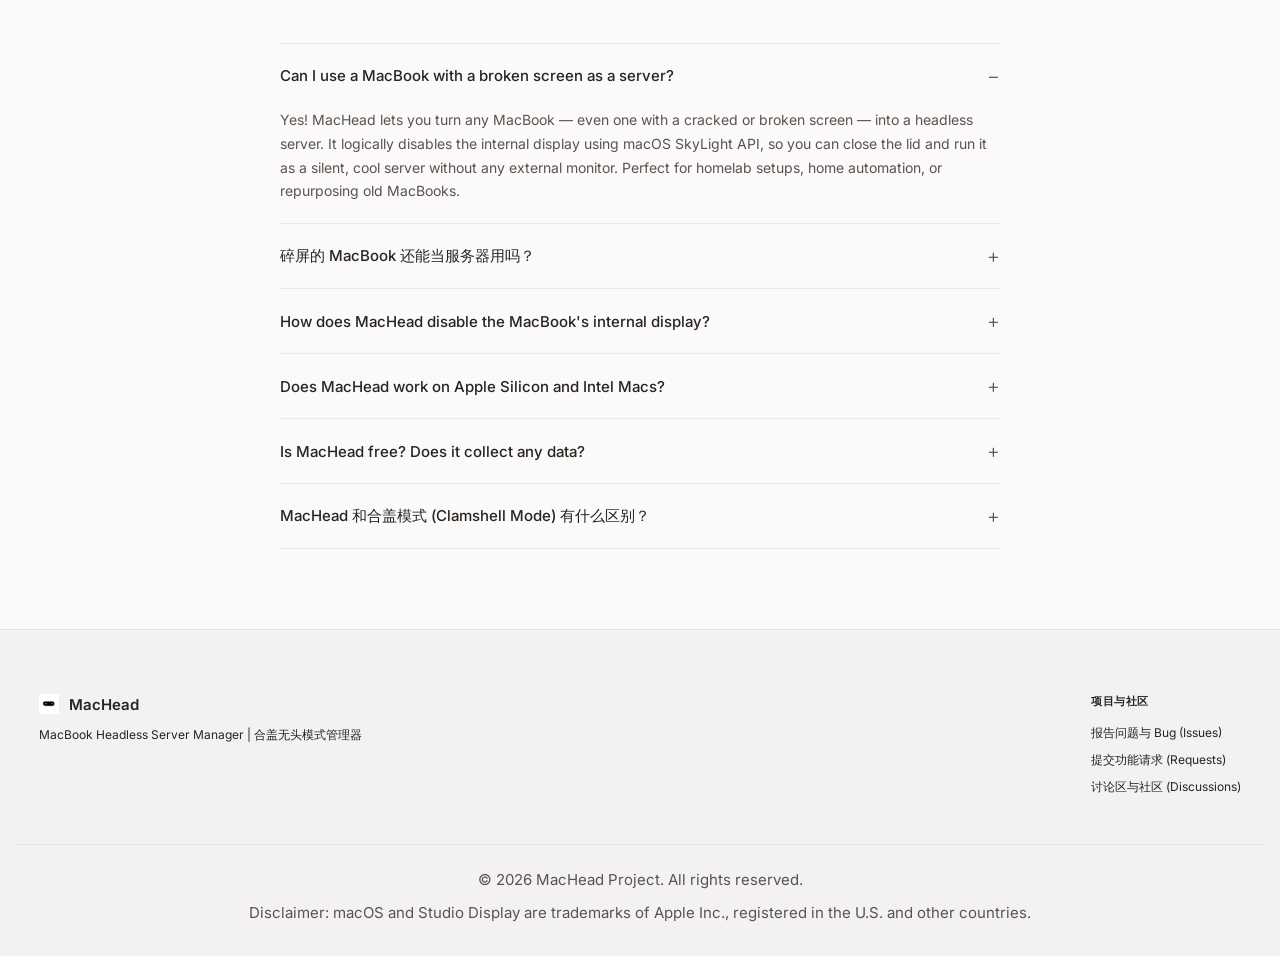
==== commit 37489c67: "Deploying to gh-pages from @ ox01024/MacHead@c0b25cf8e5bc53c32c6297336299ca190d81eba6 🚀" ====
--- a/index.html
+++ b/index.html
@@ -46,7 +46,7 @@
         "@type": "SoftwareApplication",
         "name": "MacHead",
         "alternateName": ["MacHead Headless Server Manager", "MacBook 无头服务器管理工具"],
-        "operatingSystem": "macOS 13.0+",
+        "operatingSystem": "macOS 12.0+",
         "applicationCategory": "UtilityApplication",
         "offers": {
           "@type": "Offer",
